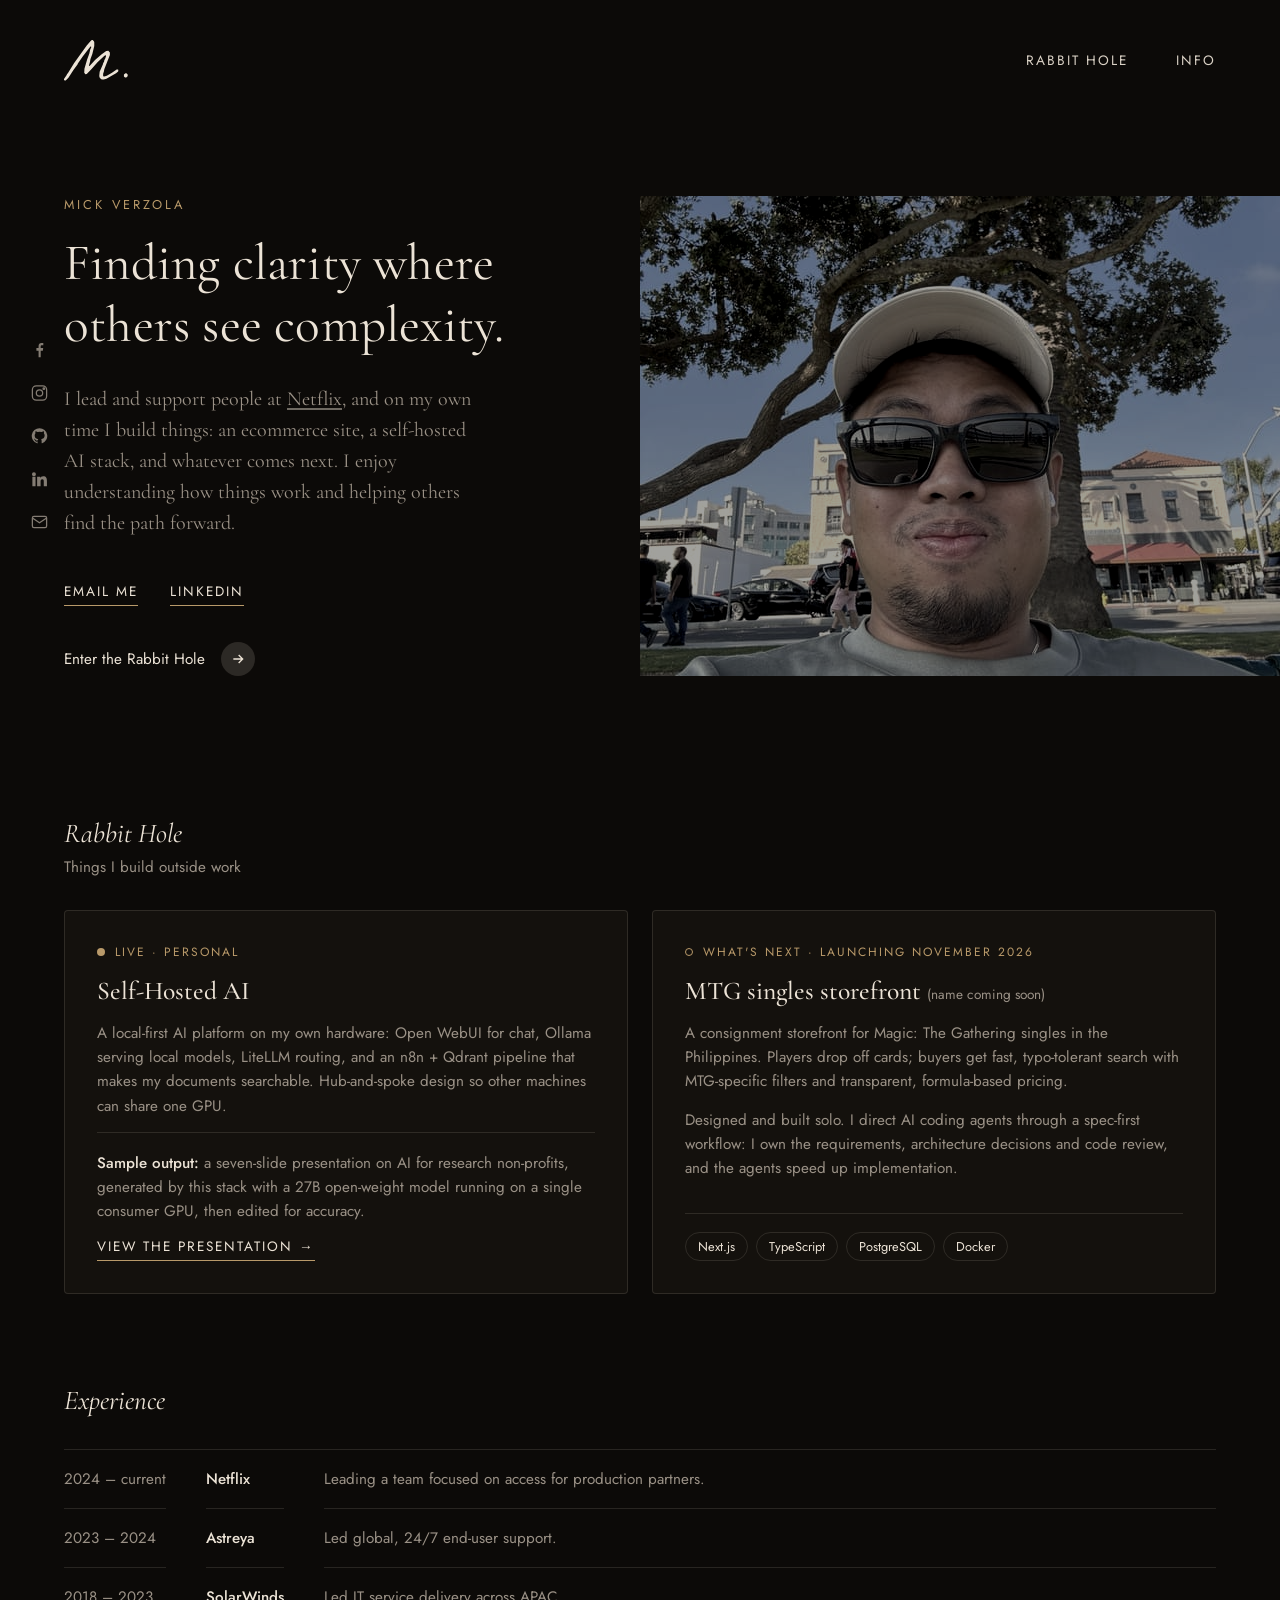
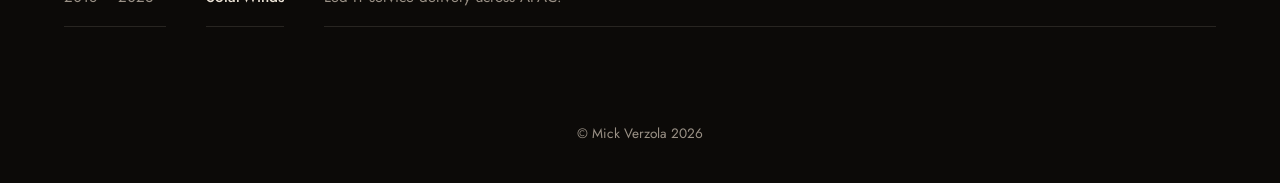
==== index.html @ b88255ba "Merge pull request #20 from mickverzola/perf/issue-9-portrait-images perf: responsive portrait, remo" ====
<!DOCTYPE html>
<html lang="en">
<head>
<meta charset="UTF-8">
<meta name="viewport" content="width=device-width, initial-scale=1.0">
<title>Mick Verzola</title>
<link rel="icon" type="image/svg+xml" href="data:image/svg+xml,%3Csvg%20xmlns%3D%22http%3A//www.w3.org/2000/svg%22%20viewBox%3D%2279%2074%20332%20211%22%3E%3Cpath%20fill%3D%22%23000000%22%20d%3D%22M%20361.0%20229.0%20L%20359.0%20227.0%20L%20352.0%20227.0%20L%20328.0%20244.0%20L%20301.0%20259.0%20L%20288.0%20264.0%20L%20285.0%20264.0%20L%20282.0%20261.0%20L%20282.0%20249.0%20L%20286.0%20238.0%20L%20288.0%20226.0%20L%20317.0%20152.0%20L%20317.0%20139.0%20L%20309.0%20130.0%20L%20298.0%20131.0%20L%20273.0%20149.0%20L%20240.0%20178.0%20L%20213.0%20208.0%20L%20210.0%20209.0%20L%20208.0%20207.0%20L%20214.0%20187.0%20L%20216.0%20174.0%20L%20226.0%20147.0%20L%20236.0%20105.0%20L%20236.0%2086.0%20L%20234.0%2080.0%20L%20228.0%2074.0%20L%20223.0%2074.0%20L%20216.0%2080.0%20L%20197.0%20103.0%20L%20131.0%20195.0%20L%2099.0%20247.0%20L%2095.0%20251.0%20L%2093.0%20256.0%20L%2079.0%20276.0%20L%2079.0%20281.0%20L%2083.0%20284.0%20L%2088.0%20284.0%20L%20102.0%20270.0%20L%20128.0%20229.0%20L%20149.0%20201.0%20L%20151.0%20196.0%20L%20176.0%20160.0%20L%20210.0%20115.0%20L%20218.0%20107.0%20L%20221.0%20110.0%20L%20215.0%20123.0%20L%20210.0%20145.0%20L%20199.0%20175.0%20L%20185.0%20223.0%20L%20184.0%20244.0%20L%20190.0%20252.0%20L%20197.0%20251.0%20L%20222.0%20225.0%20L%20254.0%20188.0%20L%20289.0%20156.0%20L%20295.0%20153.0%20L%20297.0%20155.0%20L%20297.0%20158.0%20L%20293.0%20170.0%20L%20288.0%20179.0%20L%20287.0%20185.0%20L%20282.0%20194.0%20L%20281.0%20200.0%20L%20264.0%20239.0%20L%20262.0%20260.0%20L%20263.0%20267.0%20L%20267.0%20273.0%20L%20272.0%20277.0%20L%20279.0%20279.0%20L%20285.0%20279.0%20L%20299.0%20275.0%20L%20349.0%20246.0%20L%20360.0%20237.0%20Z%22/%3E%3Cpath%20fill%3D%22%23000000%22%20d%3D%22M%20398.0%20246.0%20L%20390.0%20253.0%20L%20390.0%20263.0%20L%20396.0%20269.0%20L%20402.0%20269.0%20L%20409.0%20262.0%20L%20410.0%20254.0%20L%20403.0%20247.0%20Z%22/%3E%3C/svg%3E">
<link rel="preconnect" href="https://fonts.googleapis.com">
<link rel="preconnect" href="https://fonts.gstatic.com" crossorigin>
<link href="https://fonts.googleapis.com/css2?family=Cormorant+Garamond:ital,wght@0,400;0,500;1,400&family=Jost:wght@300;400;500&display=swap" rel="stylesheet">
<link rel="stylesheet" href="styles.css">
</head>
<body id="top">

<div class="wrap">

  <header>
    <a class="logo" href="#top" aria-label="Mick Verzola, back to top">
      <!-- traced directly from the source photo's mark: outline-accurate, not a font -->
      <svg aria-hidden="true" focusable="false" viewBox="79 74 332 211" xmlns="http://www.w3.org/2000/svg">
        <path fill="currentColor" d="M 361.0 229.0 L 359.0 227.0 L 352.0 227.0 L 328.0 244.0 L 301.0 259.0 L 288.0 264.0 L 285.0 264.0 L 282.0 261.0 L 282.0 249.0 L 286.0 238.0 L 288.0 226.0 L 317.0 152.0 L 317.0 139.0 L 309.0 130.0 L 298.0 131.0 L 273.0 149.0 L 240.0 178.0 L 213.0 208.0 L 210.0 209.0 L 208.0 207.0 L 214.0 187.0 L 216.0 174.0 L 226.0 147.0 L 236.0 105.0 L 236.0 86.0 L 234.0 80.0 L 228.0 74.0 L 223.0 74.0 L 216.0 80.0 L 197.0 103.0 L 131.0 195.0 L 99.0 247.0 L 95.0 251.0 L 93.0 256.0 L 79.0 276.0 L 79.0 281.0 L 83.0 284.0 L 88.0 284.0 L 102.0 270.0 L 128.0 229.0 L 149.0 201.0 L 151.0 196.0 L 176.0 160.0 L 210.0 115.0 L 218.0 107.0 L 221.0 110.0 L 215.0 123.0 L 210.0 145.0 L 199.0 175.0 L 185.0 223.0 L 184.0 244.0 L 190.0 252.0 L 197.0 251.0 L 222.0 225.0 L 254.0 188.0 L 289.0 156.0 L 295.0 153.0 L 297.0 155.0 L 297.0 158.0 L 293.0 170.0 L 288.0 179.0 L 287.0 185.0 L 282.0 194.0 L 281.0 200.0 L 264.0 239.0 L 262.0 260.0 L 263.0 267.0 L 267.0 273.0 L 272.0 277.0 L 279.0 279.0 L 285.0 279.0 L 299.0 275.0 L 349.0 246.0 L 360.0 237.0 Z"/>
        <path fill="currentColor" d="M 398.0 246.0 L 390.0 253.0 L 390.0 263.0 L 396.0 269.0 L 402.0 269.0 L 409.0 262.0 L 410.0 254.0 L 403.0 247.0 Z"/>
      </svg>
    </a>
    <nav aria-label="Primary">
      <a href="#rabbit-hole">RABBIT HOLE</a>
      <a href="#info">INFO</a>
    </nav>
  </header>

  <section class="hero">

    <div class="hero-copy">
      <div class="headline-block">
        <div class="social-rail" role="group" aria-label="Social links">
          <a href="https://facebook.com/averzola" target="_blank" rel="noopener" aria-label="Facebook">
            <svg aria-hidden="true" focusable="false" viewBox="0 0 24 24" fill="currentColor"><path d="M13.5 21v-8.2h2.75l.41-3.2h-3.16V7.5c0-.93.26-1.56 1.6-1.56h1.7V3.1C16.5 3.05 15.6 3 14.55 3 12.35 3 10.85 4.33 10.85 6.8v2.8H8.1v3.2h2.75V21h2.65z"/></svg>
          </a>
          <a href="https://instagram.com/iliekdesu" target="_blank" rel="noopener" aria-label="Instagram">
            <svg aria-hidden="true" focusable="false" viewBox="0 0 24 24" fill="none" stroke="currentColor" stroke-width="1.6"><rect x="3" y="3" width="18" height="18" rx="5"/><circle cx="12" cy="12" r="4"/><circle cx="17.5" cy="6.5" r="1"/></svg>
          </a>
          <a href="https://github.com/mickverzola" target="_blank" rel="noopener" aria-label="GitHub">
            <svg aria-hidden="true" focusable="false" viewBox="0 0 24 24" fill="currentColor"><path d="M12 2.2a9.8 9.8 0 0 0-3.1 19.1c.5.1.7-.2.7-.5v-1.8c-2.7.6-3.3-1.3-3.3-1.3-.4-1.2-1-1.5-1-1.5-.9-.6.1-.6.1-.6 1 .1 1.5 1 1.5 1 .9 1.5 2.3 1.1 2.9.8.1-.7.4-1.1.6-1.4-2.2-.2-4.5-1.1-4.5-4.8 0-1.1.4-1.9 1-2.6-.1-.2-.4-1.2.1-2.6 0 0 .8-.3 2.7 1a9.4 9.4 0 0 1 5 0c1.9-1.3 2.7-1 2.7-1 .5 1.4.2 2.4.1 2.6.6.7 1 1.5 1 2.6 0 3.7-2.3 4.6-4.5 4.8.4.3.7.9.7 1.9v2.8c0 .3.2.6.7.5A9.8 9.8 0 0 0 12 2.2z"/></svg>
          </a>
          <a href="https://linkedin.com/in/allanverzola" target="_blank" rel="noopener" aria-label="LinkedIn">
            <svg aria-hidden="true" focusable="false" viewBox="0 0 24 24" fill="currentColor"><path d="M4.98 3.5a2.5 2.5 0 1 1 0 5 2.5 2.5 0 0 1 0-5zM3 9h4v12H3zM9 9h3.8v1.7h.05c.53-1 1.83-2.05 3.77-2.05 4.03 0 4.78 2.65 4.78 6.1V21h-4v-5.6c0-1.34-.02-3.06-1.87-3.06-1.87 0-2.15 1.46-2.15 2.96V21H9z"/></svg>
          </a>
          <a href="mailto:me@mickverzola.com" aria-label="Email">
            <svg aria-hidden="true" focusable="false" viewBox="0 0 24 24" fill="none" stroke="currentColor" stroke-width="1.6"><rect x="3" y="5" width="18" height="14" rx="2"/><path d="M3 7l9 6 9-6"/></svg>
          </a>
        </div>
        <p class="eyebrow">Mick Verzola</p>
        <h1>Finding clarity where others see complexity.</h1>
        <p>I lead and support people at <a class="inline-link" href="https://jobs.netflix.com/culture" target="_blank" rel="noopener">Netflix</a>, and on my own time I build things: an ecommerce site, a self-hosted AI stack, and whatever comes next. I enjoy understanding how things work and helping others find the path forward.</p>
        <ul class="contact-links" aria-label="Contact">
          <li><a href="mailto:me@mickverzola.com">Email me</a></li>
          <li><a href="https://linkedin.com/in/allanverzola" target="_blank" rel="noopener">LinkedIn</a></li>
        </ul>
        <a class="cta rabbit-cta" href="#rabbit-hole">
          <span>Enter the Rabbit Hole</span>
          <span class="arrow-circle" aria-hidden="true">
            <svg aria-hidden="true" focusable="false" viewBox="0 0 24 24" fill="none" stroke="currentColor" stroke-width="2"><path d="M5 12h14M13 6l6 6-6 6"/></svg>
          </span>
        </a>
      </div>
    </div>

    <div class="hero-image"><img src="images/portrait-1024.jpg" srcset="images/portrait-640.jpg 640w, images/portrait-800.jpg 800w, images/portrait-1024.jpg 1024w, images/portrait-1280.jpg 1280w, images/portrait-1600.jpg 1600w" sizes="(max-width: 980px) 100vw, min(50vw, 768px)" width="1024" height="768" fetchpriority="high" decoding="async" alt="Mick Verzola in a cap and sunglasses, smiling outdoors under a tree"></div>

  </section>

  <section class="rabbit" id="rabbit-hole" aria-labelledby="rabbit-heading">
    <h2 id="rabbit-heading">Rabbit Hole</h2>
    <p class="section-sub">Things I build outside work</p>
    <div class="work-grid">
      <article class="work-card">
        <p class="work-status"><span class="status-dot live" aria-hidden="true"></span>Live · personal</p>
        <h3>Self-Hosted AI</h3>
        <p>A local-first AI platform on my own hardware: Open WebUI for chat, Ollama serving local models, LiteLLM routing, and an n8n + Qdrant pipeline that makes my documents searchable. Hub-and-spoke design so other machines can share one GPU.</p>
        <div class="work-sample">
          <p><strong>Sample output:</strong> a seven-slide presentation on AI for research non-profits, generated by this stack with a 27B open-weight model running on a single consumer GPU, then edited for accuracy.</p>
          <a class="work-link" href="nonprofits.html" target="_blank" rel="noopener">View the presentation <span aria-hidden="true">→</span><span class="visually-hidden"> (opens in a new tab)</span></a>
        </div>
      </article>
      <article class="work-card">
        <p class="work-status"><span class="status-dot building" aria-hidden="true"></span>What's next · launching November 2026</p>
        <h3>MTG singles storefront <span class="work-aside">(name coming soon)</span></h3>
        <p>A consignment storefront for Magic: The Gathering singles in the Philippines. Players drop off cards; buyers get fast, typo-tolerant search with MTG-specific filters and transparent, formula-based pricing.</p>
        <p>Designed and built solo. I direct AI coding agents through a spec-first workflow: I own the requirements, architecture decisions and code review, and the agents speed up implementation.</p>
        <ul class="work-tags" aria-label="Built with">
          <li>Next.js</li><li>TypeScript</li><li>PostgreSQL</li><li>Docker</li>
        </ul>
      </article>
    </div>
  </section>

  <section class="experience" id="info" aria-labelledby="experience-heading">
    <h2 id="experience-heading">Experience</h2>
    <ol class="exp-list">
      <li class="exp-row">
        <span class="exp-years">2024 – current</span>
        <span class="exp-company">Netflix</span>
        <span class="exp-line">Leading a team focused on access for production partners.</span>
      </li>
      <li class="exp-row">
        <span class="exp-years">2023 – 2024</span>
        <span class="exp-company">Astreya</span>
        <span class="exp-line">Led global, 24/7 end-user support.</span>
      </li>
      <li class="exp-row">
        <span class="exp-years">2018 – 2023</span>
        <span class="exp-company">SolarWinds</span>
        <span class="exp-line">Led IT service delivery across APAC.</span>
      </li>
    </ol>
  </section>

</div>

<footer class="social-footer">
  <div class="social-row" role="group" aria-label="Social links">
    <a href="https://facebook.com/averzola" target="_blank" rel="noopener" aria-label="Facebook">
      <svg aria-hidden="true" focusable="false" viewBox="0 0 24 24" fill="currentColor"><path d="M13.5 21v-8.2h2.75l.41-3.2h-3.16V7.5c0-.93.26-1.56 1.6-1.56h1.7V3.1C16.5 3.05 15.6 3 14.55 3 12.35 3 10.85 4.33 10.85 6.8v2.8H8.1v3.2h2.75V21h2.65z"/></svg>
    </a>
    <a href="https://instagram.com/iliekdesu" target="_blank" rel="noopener" aria-label="Instagram">
      <svg aria-hidden="true" focusable="false" viewBox="0 0 24 24" fill="none" stroke="currentColor" stroke-width="1.6"><rect x="3" y="3" width="18" height="18" rx="5"/><circle cx="12" cy="12" r="4"/><circle cx="17.5" cy="6.5" r="1"/></svg>
    </a>
    <a href="https://github.com/mickverzola" target="_blank" rel="noopener" aria-label="GitHub">
      <svg aria-hidden="true" focusable="false" viewBox="0 0 24 24" fill="currentColor"><path d="M12 2.2a9.8 9.8 0 0 0-3.1 19.1c.5.1.7-.2.7-.5v-1.8c-2.7.6-3.3-1.3-3.3-1.3-.4-1.2-1-1.5-1-1.5-.9-.6.1-.6.1-.6 1 .1 1.5 1 1.5 1 .9 1.5 2.3 1.1 2.9.8.1-.7.4-1.1.6-1.4-2.2-.2-4.5-1.1-4.5-4.8 0-1.1.4-1.9 1-2.6-.1-.2-.4-1.2.1-2.6 0 0 .8-.3 2.7 1a9.4 9.4 0 0 1 5 0c1.9-1.3 2.7-1 2.7-1 .5 1.4.2 2.4.1 2.6.6.7 1 1.5 1 2.6 0 3.7-2.3 4.6-4.5 4.8.4.3.7.9.7 1.9v2.8c0 .3.2.6.7.5A9.8 9.8 0 0 0 12 2.2z"/></svg>
    </a>
    <a href="https://linkedin.com/in/allanverzola" target="_blank" rel="noopener" aria-label="LinkedIn">
      <svg aria-hidden="true" focusable="false" viewBox="0 0 24 24" fill="currentColor"><path d="M4.98 3.5a2.5 2.5 0 1 1 0 5 2.5 2.5 0 0 1 0-5zM3 9h4v12H3zM9 9h3.8v1.7h.05c.53-1 1.83-2.05 3.77-2.05 4.03 0 4.78 2.65 4.78 6.1V21h-4v-5.6c0-1.34-.02-3.06-1.87-3.06-1.87 0-2.15 1.46-2.15 2.96V21H9z"/></svg>
    </a>
    <a href="mailto:me@mickverzola.com" aria-label="Email">
      <svg aria-hidden="true" focusable="false" viewBox="0 0 24 24" fill="none" stroke="currentColor" stroke-width="1.6"><rect x="3" y="5" width="18" height="14" rx="2"/><path d="M3 7l9 6 9-6"/></svg>
    </a>
  </div>
</footer>

<p class="copyright">© Mick Verzola 2026</p>

<script src="main.js" defer></script>
</body>
</html>
---- styles.css ----
:root{
  --bg: #0c0a08;
  --bg-panel: #14110d;
  --cream: #ece3d6;
  --muted: #9a9186;
  --muted-2: #6f6a62;
  --hairline: rgba(236,227,214,0.12);
  --gold: #b99a6a;
  --ease: ease;
  --transition-ui: 0.25s var(--ease);
  --transition-reveal: 0.8s var(--ease);
}

*{ box-sizing: border-box; margin:0; padding:0; }

html{ scroll-behavior: smooth; }

body{
  background: var(--bg);
  color: var(--cream);
  font-family: 'Jost', sans-serif;
  -webkit-font-smoothing: antialiased;
  overflow-x: hidden;
}

a{ color: inherit; text-decoration: none; }

/* one visible keyboard focus style for every link/button on the page */
:focus-visible{
  outline: 2px solid var(--gold);
  outline-offset: 4px;
  border-radius: 2px;
}

img{ max-width: 100%; display: block; }

.wrap{
  max-width: 1536px;
  margin: 0 auto;
  position: relative;
}

/* ---------- Header ---------- */
header{
  display: flex;
  align-items: center;
  justify-content: space-between;
  padding: 40px 64px 0;
}

.logo{
  display: inline-flex;
  align-items: center;
  color: var(--cream);
  width: 64px;
  height: auto;
}
.logo svg{ width: 100%; height: auto; display: block; overflow: visible; }

nav{
  display: flex;
  gap: 48px;
  font-size: 0.85rem;
  letter-spacing: 2px;
  color: var(--cream);
  font-weight: 400;
}

nav a{
  opacity: 0.92;
  transition: opacity var(--transition-ui);
}
nav a:hover{ opacity: 1; color: var(--gold); }

/* ---------- Hero ---------- */
.hero{
  position: relative;
  display: grid;
  grid-template-columns: 1fr 1fr;
  align-items: center;
  min-height: 640px;
  padding-top: 70px;
}

.hero-copy{
  padding: 0 64px;
  position: relative;
  z-index: 2;
  min-width: 0;
}

.hero-copy h1{
  font-family: 'Cormorant Garamond', serif;
  font-weight: 400;
  font-size: 3.2rem;
  line-height: 1.2;
  color: var(--cream);
  margin-bottom: 28px;
  letter-spacing: 0.2px;
}

.hero-copy p{
  font-family: 'Cormorant Garamond', serif;
  font-size: 1.25rem;
  line-height: 1.55;
  color: var(--muted);
  max-width: 420px;
  margin-bottom: 40px;
}

.hero-copy p a.inline-link{
  color: inherit;
  text-decoration: underline;
  text-decoration-color: var(--muted-2);
  text-underline-offset: 3px;
  transition: text-decoration-color var(--transition-ui), color var(--transition-ui);
}
.hero-copy p a.inline-link:hover{
  text-decoration-color: var(--muted);
}

.cta{
  display: inline-flex;
  align-items: center;
  gap: 16px;
  font-family: 'Jost', sans-serif;
  font-size: 0.95rem;
  color: var(--cream);
  cursor: pointer;
  width: fit-content;
}

.cta .arrow-circle{
  width: 34px;
  height: 34px;
  border-radius: 50%;
  background: rgba(236,227,214,0.14);
  display: flex;
  align-items: center;
  justify-content: center;
  transition: background var(--transition-ui), transform var(--transition-ui);
  flex-shrink: 0;
}

.cta:hover .arrow-circle{
  background: var(--gold);
  transform: translateX(4px);
}

.arrow-circle svg{ width: 16px; height: 16px; }

.headline-block{
  position: relative;
}

/* .hero-copy p would otherwise restyle this as body copy */
.hero-copy p.eyebrow{
  font-family: 'Jost', sans-serif;
  font-size: 0.8rem;
  letter-spacing: 3px;
  text-transform: uppercase;
  color: var(--gold);
  margin-bottom: 18px;
}

/* labeled professional contact, visible at every width (the icon rail and
   footer stay for all five socials) */
.contact-links{
  margin-bottom: 40px;
  list-style: none;
  display: flex;
  flex-wrap: wrap;
  gap: 14px 32px;
}
.contact-links a{
  font-size: 0.85rem;
  letter-spacing: 2px;
  text-transform: uppercase;
  color: var(--cream);
  padding-bottom: 4px;
  border-bottom: 1px solid var(--gold);
  transition: color var(--transition-ui);
}
.contact-links a:hover{ color: var(--gold); }

/* social rail — centered against the combined h1+p block for visual symmetry */
.social-rail{
  position: absolute;
  left: -34px;
  top: 50%;
  transform: translateY(-50%);
  display: flex;
  flex-direction: column;
  gap: 24px;
  z-index: 3;
}

.social-rail a{
  color: var(--muted);
  opacity: 0.85;
  transition: opacity var(--transition-ui), color var(--transition-ui), transform var(--transition-ui);
}
.social-rail a:hover{ opacity: 1; color: var(--cream); transform: translateY(-2px); }
.social-rail svg{ width: 19px; height: 19px; display: block; }

/* mobile footer — same links, shown as a row instead of the sidebar */
.social-footer{
  display: none;
}

.social-footer .social-row{
  display: flex;
  justify-content: center;
  align-items: center;
  gap: 32px;
  padding: 36px 28px 44px;
  border-top: 1px solid var(--hairline);
}

.social-footer a{
  color: var(--muted);
  opacity: 0.85;
  transition: opacity var(--transition-ui), color var(--transition-ui), transform var(--transition-ui);
}
.social-footer a:hover{ opacity: 1; color: var(--cream); transform: translateY(-2px); }
.social-footer svg{ width: 19px; height: 19px; display: block; }

.copyright{
  text-align: center;
  font-family: 'Jost', sans-serif;
  font-size: 0.85rem;
  color: var(--muted);
  padding: 0 28px 40px;
}

/* hero image — aspect-ratio keeps proportions fixed on resize.
   Drop a photo in as: <div class="hero-image"><img src="images/..." alt="..."></div>
   — sizing, cropping, and the color-match overlay below are already wired up. */
.hero-image{
  position: relative;
  overflow: hidden;
  min-width: 0;
  aspect-ratio: 4 / 3;
  background: linear-gradient(155deg, #4a3423 0%, #2a1e14 45%, #150f0a 100%);
}

.hero-image img{
  width: 100%;
  height: 100%;
  object-fit: cover;
  object-position: center;
  display: block;
  /* mutes an arbitrary uploaded photo toward the site's warm/dark tonality
     before the overlay below tints it further */
  filter: grayscale(30%) sepia(14%) brightness(0.62) contrast(1.08) saturate(0.9);
}

/* color-match overlay: sits above any <img> automatically (positioned
   descendants stack above in-flow content), tinting it toward the brand
   palette so a random uploaded photo won't clash with the theme */
.hero-image::before{
  content:"";
  position: absolute;
  inset: 0;
  background:
    linear-gradient(155deg, rgba(42,33,24,0.55), rgba(10,8,7,0.78)),
    radial-gradient(ellipse at 30% 20%, rgba(185,154,106,0.14), transparent 60%);
  mix-blend-mode: multiply;
  pointer-events: none;
}

.hero-image img{
  transition: transform var(--transition-reveal), filter var(--transition-reveal);
  transform-origin: center center;
}

.hero-image::before{
  transition: opacity var(--transition-reveal);
}

.hero-image:hover img{
  transform: scale(1.15);
  filter: grayscale(0%) sepia(0%) brightness(0.88) contrast(1.05) saturate(1);
}

.hero-image:hover::before{
  opacity: 0.25;
}

/* ---------- Rabbit hole section ---------- */
.rabbit{
  padding: 96px 64px 90px;
}

.rabbit h2{
  font-family: 'Cormorant Garamond', serif;
  font-style: italic;
  font-weight: 400;
  font-size: 1.7rem;
  color: var(--cream);
}

.section-sub{
  font-size: 0.95rem;
  color: var(--muted);
  margin: 6px 0 32px;
}

.work-grid{
  display: grid;
  grid-template-columns: repeat(2, minmax(0, 1fr));
  gap: 24px;
}

.work-card{
  background: var(--bg-panel);
  border: 1px solid var(--hairline);
  border-radius: 4px;
  padding: 32px;
  display: flex;
  flex-direction: column;
  gap: 14px;
}
.work-card h3{
  font-family: 'Cormorant Garamond', serif;
  font-weight: 500;
  font-size: 1.6rem;
  line-height: 1.2;
  color: var(--cream);
}
.work-aside{
  font-family: 'Jost', sans-serif;
  font-size: 0.85rem;
  font-weight: 400;
  color: var(--muted);
  white-space: nowrap;
}
.work-card p{
  font-size: 0.95rem;
  line-height: 1.6;
  color: var(--muted);
}
.work-card p strong{ color: var(--cream); font-weight: 500; }

.work-card .work-status{
  display: flex;
  align-items: center;
  gap: 10px;
  font-size: 0.75rem;
  letter-spacing: 2px;
  text-transform: uppercase;
  color: var(--gold);
}
.status-dot{
  width: 8px;
  height: 8px;
  border-radius: 50%;
  flex-shrink: 0;
}
.status-dot.live{ background: var(--gold); }
.status-dot.building{ border: 1px solid var(--gold); }

.work-sample{
  margin-top: auto;
  padding-top: 18px;
  border-top: 1px solid var(--hairline);
  display: flex;
  flex-direction: column;
  gap: 12px;
}
.work-link{
  width: fit-content;
  font-size: 0.85rem;
  letter-spacing: 2px;
  text-transform: uppercase;
  color: var(--cream);
  padding-bottom: 4px;
  border-bottom: 1px solid var(--gold);
  transition: color var(--transition-ui);
}
.work-link:hover{ color: var(--gold); }

.work-tags{
  list-style: none;
  display: flex;
  flex-wrap: wrap;
  gap: 8px;
  margin-top: auto;
  padding-top: 18px;
  border-top: 1px solid var(--hairline);
}
.work-tags li{
  font-size: 0.8rem;
  color: var(--cream);
  padding: 4px 12px;
  border: 1px solid var(--hairline);
  border-radius: 999px;
}

.visually-hidden{
  position: absolute;
  width: 1px;
  height: 1px;
  overflow: hidden;
  clip: rect(0 0 0 0);
  white-space: nowrap;
}

/* ---------- Experience ---------- */
.experience{
  padding: 0 64px 96px;
}
.experience h2{
  font-family: 'Cormorant Garamond', serif;
  font-style: italic;
  font-weight: 400;
  font-size: 1.7rem;
  color: var(--cream);
  margin-bottom: 32px;
}

/* one shared grid so years/company/line columns align across rows;
   display:contents hands each <li>'s spans straight to that grid */
.exp-list{
  list-style: none;
  display: grid;
  grid-template-columns: auto auto 1fr;
  column-gap: 40px;
  border-top: 1px solid var(--hairline);
}
.exp-row{ display: contents; }
.exp-years,
.exp-company,
.exp-line{
  padding: 18px 0;
  border-bottom: 1px solid var(--hairline);
  font-size: 0.95rem;
}
.exp-years{ color: var(--muted); white-space: nowrap; }
.exp-company{ color: var(--cream); font-weight: 500; }
.exp-line{ color: var(--muted); }

/* once the centered .wrap (max-width 1536px) leaves real whitespace at the
   viewport edge, pin the rail to that edge instead and size it up */
@media (min-width: 1600px){
  .social-rail{
    position: fixed;
    left: 40px;
    top: 50%;
    transform: translateY(-50%) scale(1.5);
    transform-origin: left center;
  }
}

/* ---------- Responsive ---------- */
@media (max-width: 980px){
  header{ padding: 28px 28px 0; }
  nav{ gap: 26px; font-size: 0.75rem; }
  .hero{ grid-template-columns: 1fr; min-height: auto; }
  .hero-copy{ padding: 48px 28px 40px; }
  .hero-copy h1{ font-size: 2.4rem; }
  .social-rail{ display: none; }
  .social-footer{ display: block; }
  .rabbit{ padding: 64px 28px; }
  .work-grid{ grid-template-columns: 1fr; }
  .work-card{ padding: 24px; }
  .experience{ padding: 0 28px 64px; }
}

@media (max-width: 560px){
  .exp-list{ grid-template-columns: 1fr; }
  .exp-row{ display: block; padding: 18px 0; border-bottom: 1px solid var(--hairline); }
  .exp-years, .exp-company, .exp-line{ display: block; padding: 0; border: 0; }
  .exp-company{ margin-top: 4px; }
  .exp-line{ margin-top: 6px; }
  .hero-copy h1{ font-size: 2rem; }
}

/* honor reduced-motion: no smooth scrolling, hover zoom or slide-ups;
   colour/opacity changes still apply instantly so nothing is lost */
@media (prefers-reduced-motion: reduce){
  html{ scroll-behavior: auto; }
  *, *::before, *::after{
    transition-duration: 0.01ms !important;
    animation-duration: 0.01ms !important;
    animation-iteration-count: 1 !important;
  }
  .hero-image:hover img{ transform: none; }
  .cta:hover .arrow-circle,
  .social-rail a:hover,
  .social-footer a:hover{ transform: none; }
}
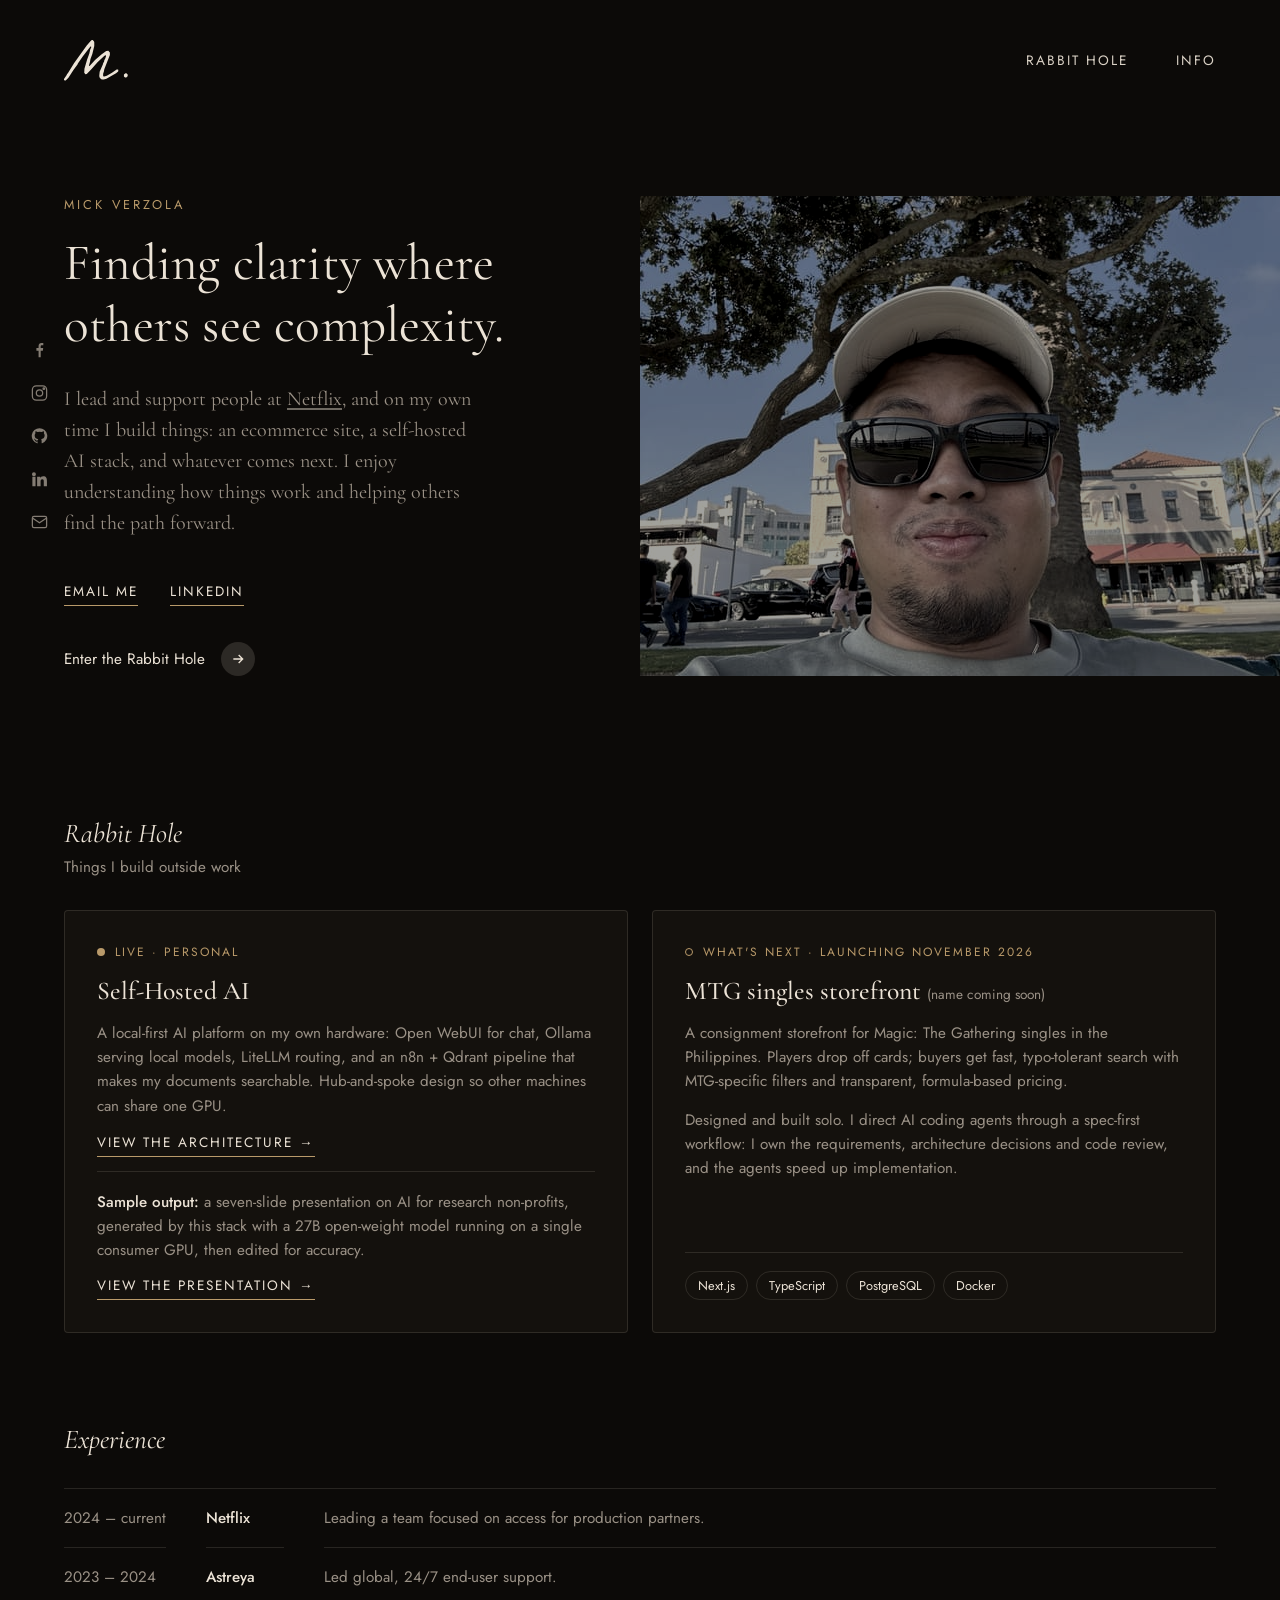
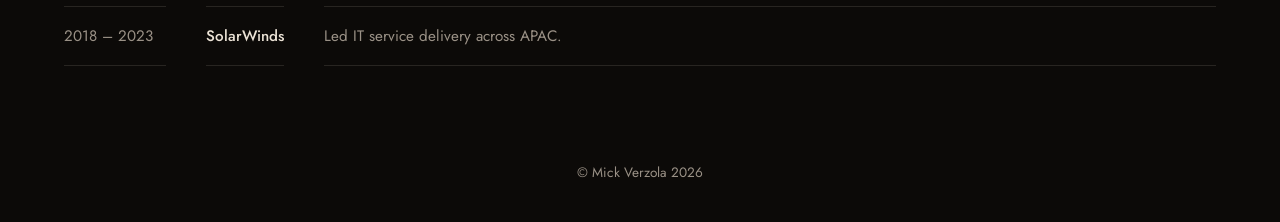
==== commit d166ec34: "Merge pull request #22 from mickverzola/content/issue-21-ai-architecture content: animated Self-Host" ====
--- a/index.html
+++ b/index.html
@@ -77,6 +77,7 @@
         <p class="work-status"><span class="status-dot live" aria-hidden="true"></span>Live · personal</p>
         <h3>Self-Hosted AI</h3>
         <p>A local-first AI platform on my own hardware: Open WebUI for chat, Ollama serving local models, LiteLLM routing, and an n8n + Qdrant pipeline that makes my documents searchable. Hub-and-spoke design so other machines can share one GPU.</p>
+        <a class="work-link" href="self-hosted-ai.html">View the architecture <span aria-hidden="true">→</span></a>
         <div class="work-sample">
           <p><strong>Sample output:</strong> a seven-slide presentation on AI for research non-profits, generated by this stack with a 27B open-weight model running on a single consumer GPU, then edited for accuracy.</p>
           <a class="work-link" href="nonprofits.html" target="_blank" rel="noopener">View the presentation <span aria-hidden="true">→</span><span class="visually-hidden"> (opens in a new tab)</span></a>
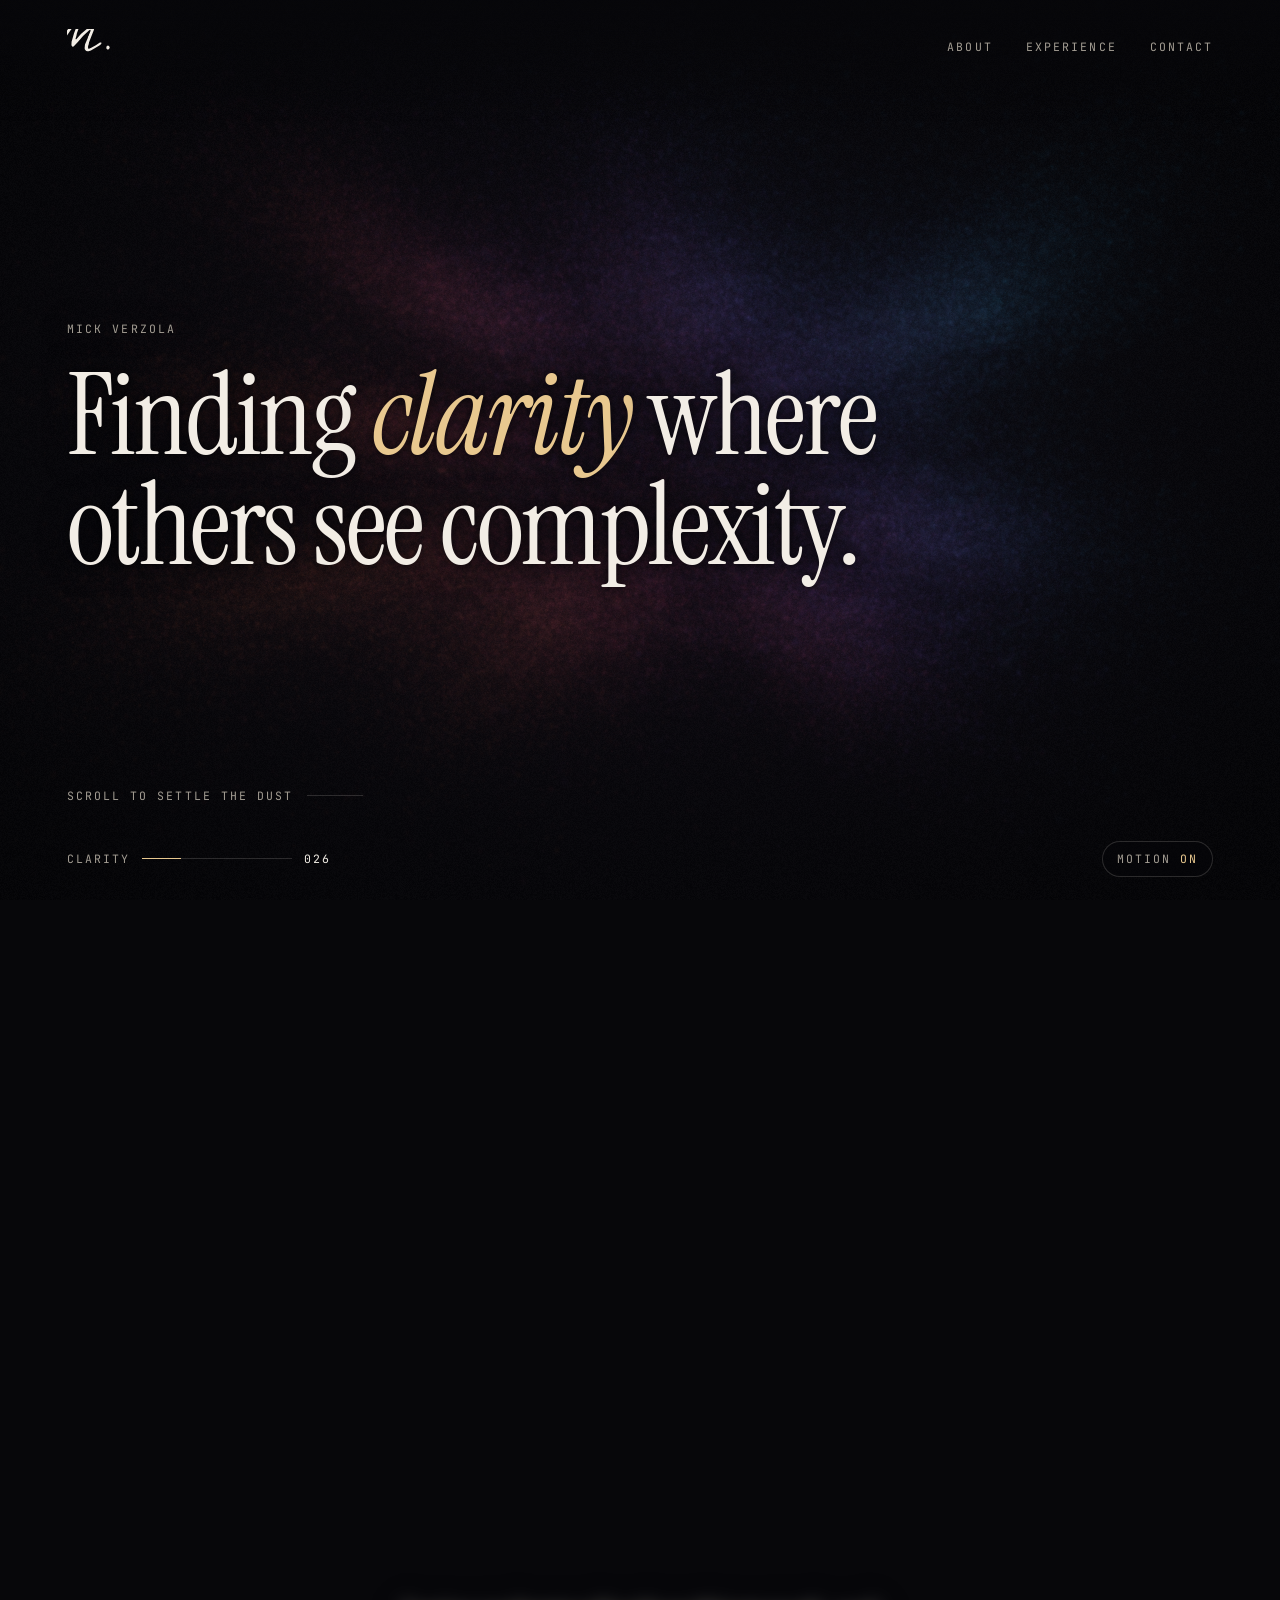
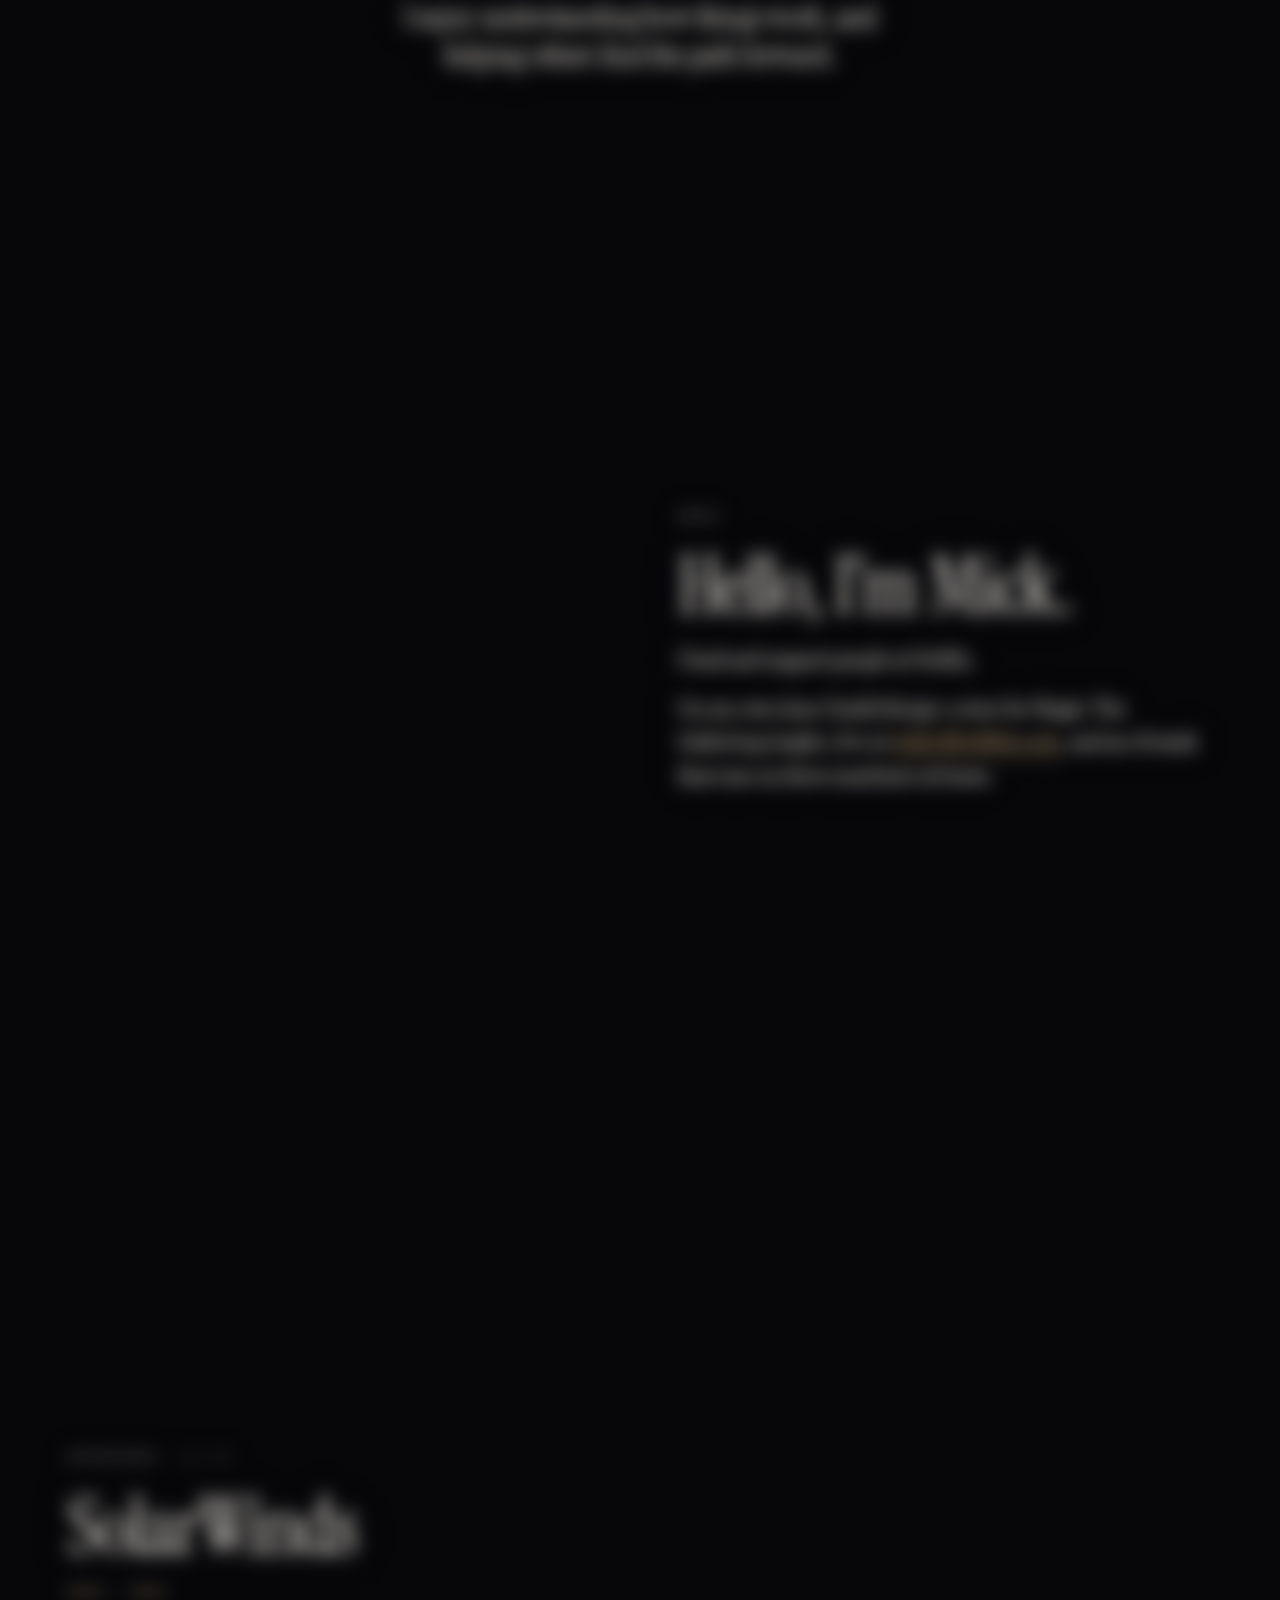
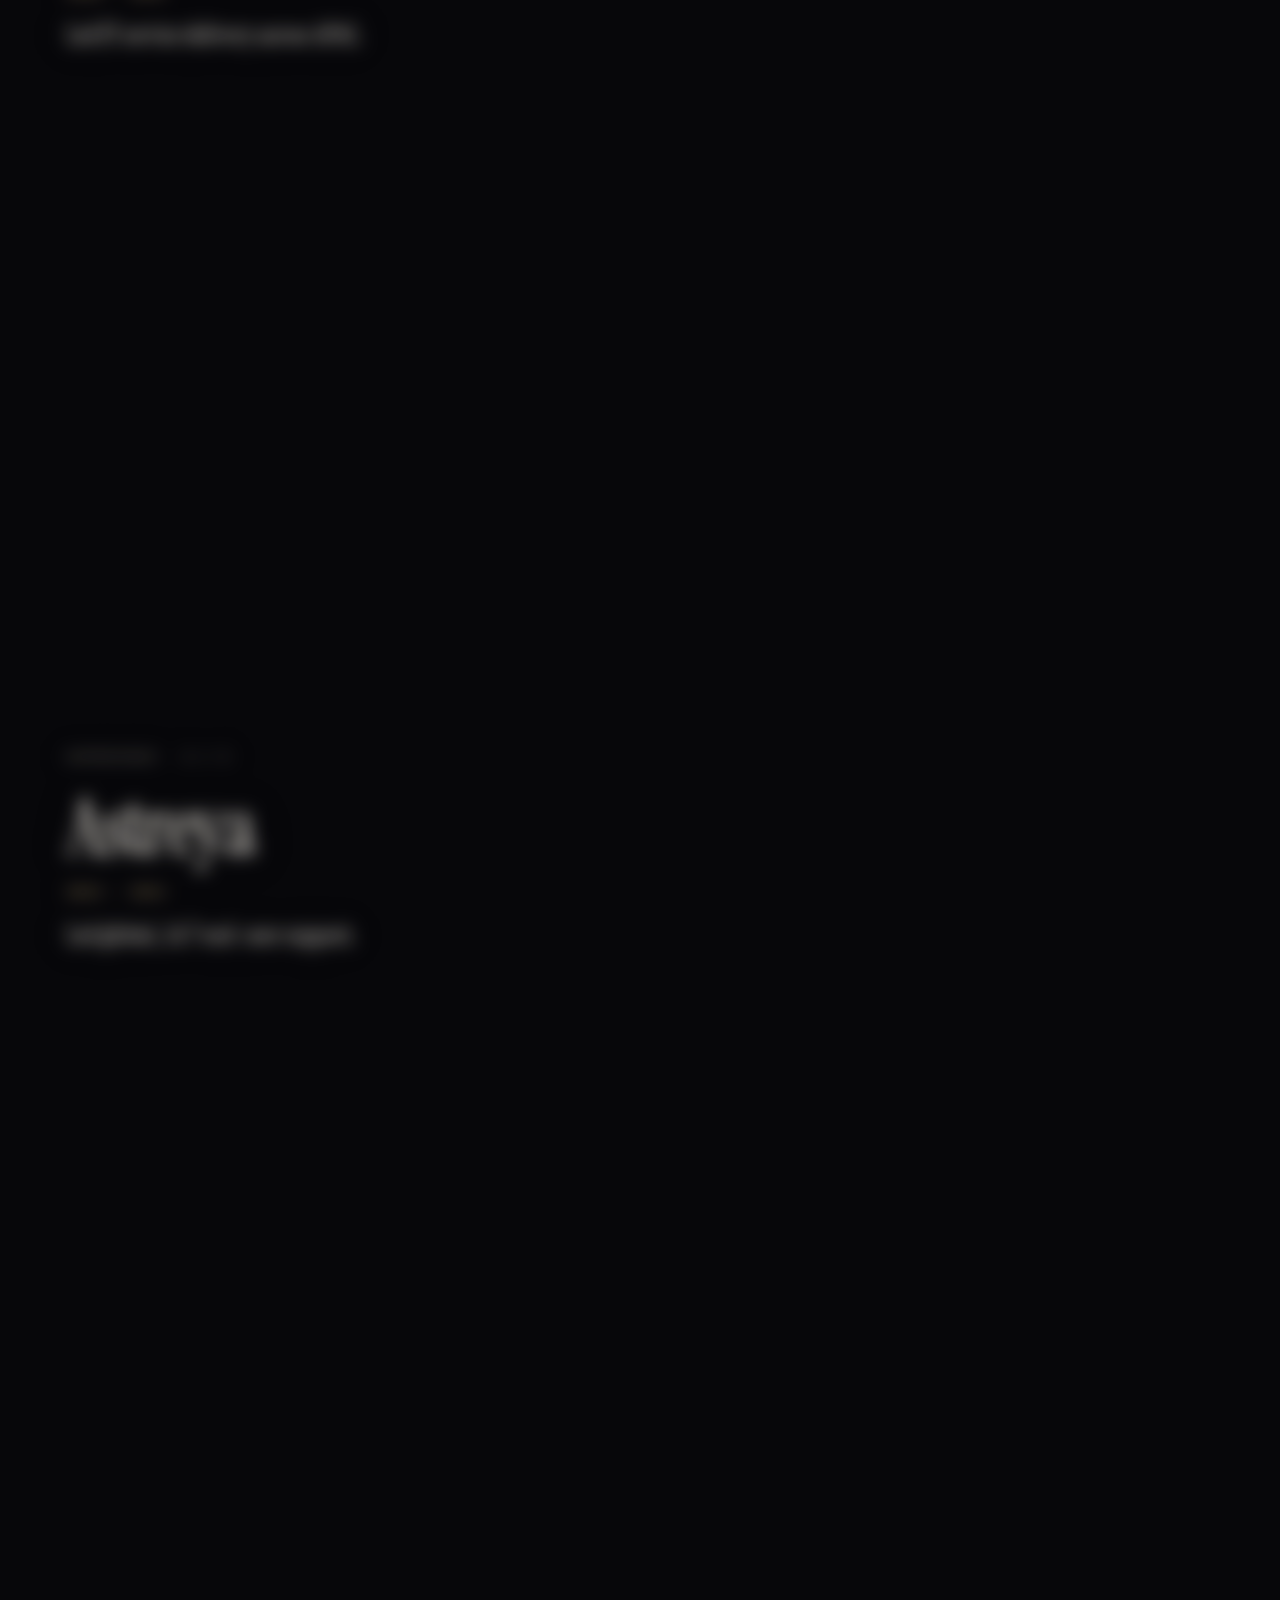
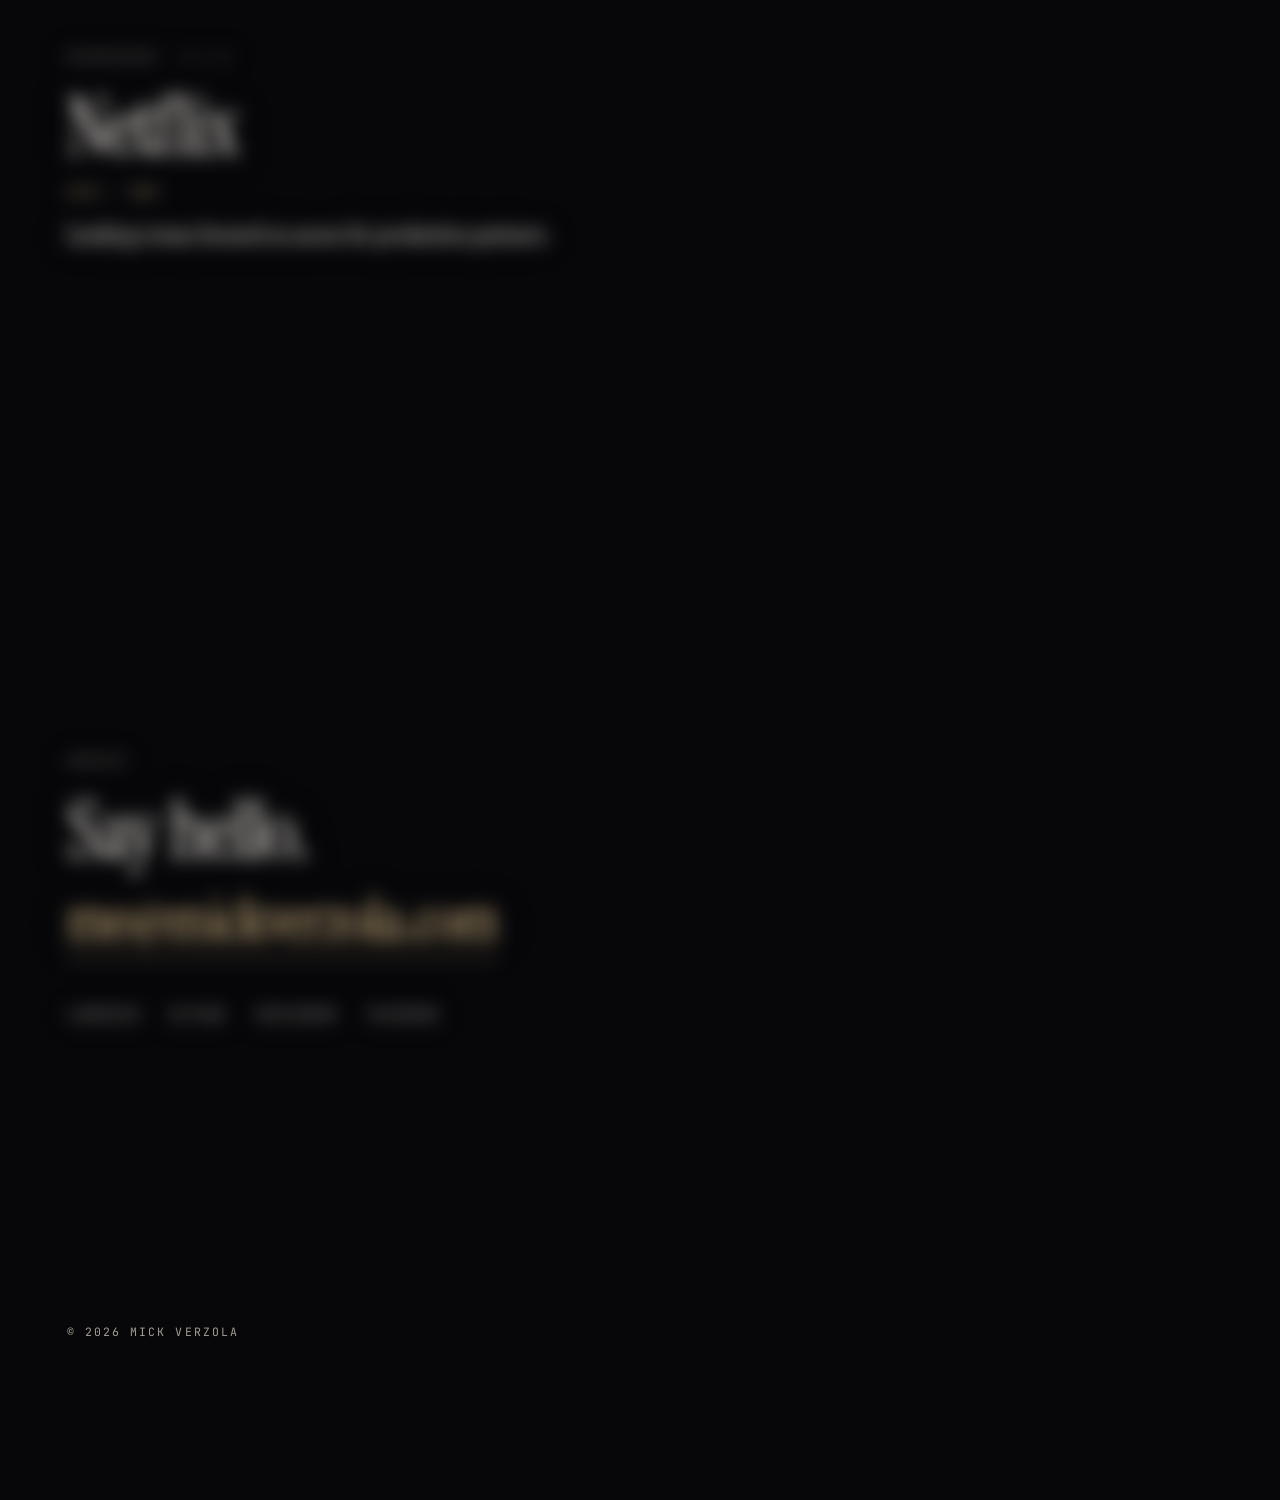
==== commit 1ab7e109: "Rebuild the site as a single interactive page The page is now a field of dust that starts as turbule" ====
--- a/index.html
+++ b/index.html
@@ -1,145 +1,139 @@
-<!DOCTYPE html>
+<!doctype html>
 <html lang="en">
 <head>
-<meta charset="UTF-8">
-<meta name="viewport" content="width=device-width, initial-scale=1.0">
+<meta charset="utf-8">
+<meta name="viewport" content="width=device-width, initial-scale=1, viewport-fit=cover">
 <title>Mick Verzola</title>
-<link rel="icon" type="image/svg+xml" href="data:image/svg+xml,%3Csvg%20xmlns%3D%22http%3A//www.w3.org/2000/svg%22%20viewBox%3D%2279%2074%20332%20211%22%3E%3Cpath%20fill%3D%22%23000000%22%20d%3D%22M%20361.0%20229.0%20L%20359.0%20227.0%20L%20352.0%20227.0%20L%20328.0%20244.0%20L%20301.0%20259.0%20L%20288.0%20264.0%20L%20285.0%20264.0%20L%20282.0%20261.0%20L%20282.0%20249.0%20L%20286.0%20238.0%20L%20288.0%20226.0%20L%20317.0%20152.0%20L%20317.0%20139.0%20L%20309.0%20130.0%20L%20298.0%20131.0%20L%20273.0%20149.0%20L%20240.0%20178.0%20L%20213.0%20208.0%20L%20210.0%20209.0%20L%20208.0%20207.0%20L%20214.0%20187.0%20L%20216.0%20174.0%20L%20226.0%20147.0%20L%20236.0%20105.0%20L%20236.0%2086.0%20L%20234.0%2080.0%20L%20228.0%2074.0%20L%20223.0%2074.0%20L%20216.0%2080.0%20L%20197.0%20103.0%20L%20131.0%20195.0%20L%2099.0%20247.0%20L%2095.0%20251.0%20L%2093.0%20256.0%20L%2079.0%20276.0%20L%2079.0%20281.0%20L%2083.0%20284.0%20L%2088.0%20284.0%20L%20102.0%20270.0%20L%20128.0%20229.0%20L%20149.0%20201.0%20L%20151.0%20196.0%20L%20176.0%20160.0%20L%20210.0%20115.0%20L%20218.0%20107.0%20L%20221.0%20110.0%20L%20215.0%20123.0%20L%20210.0%20145.0%20L%20199.0%20175.0%20L%20185.0%20223.0%20L%20184.0%20244.0%20L%20190.0%20252.0%20L%20197.0%20251.0%20L%20222.0%20225.0%20L%20254.0%20188.0%20L%20289.0%20156.0%20L%20295.0%20153.0%20L%20297.0%20155.0%20L%20297.0%20158.0%20L%20293.0%20170.0%20L%20288.0%20179.0%20L%20287.0%20185.0%20L%20282.0%20194.0%20L%20281.0%20200.0%20L%20264.0%20239.0%20L%20262.0%20260.0%20L%20263.0%20267.0%20L%20267.0%20273.0%20L%20272.0%20277.0%20L%20279.0%20279.0%20L%20285.0%20279.0%20L%20299.0%20275.0%20L%20349.0%20246.0%20L%20360.0%20237.0%20Z%22/%3E%3Cpath%20fill%3D%22%23000000%22%20d%3D%22M%20398.0%20246.0%20L%20390.0%20253.0%20L%20390.0%20263.0%20L%20396.0%20269.0%20L%20402.0%20269.0%20L%20409.0%20262.0%20L%20410.0%20254.0%20L%20403.0%20247.0%20Z%22/%3E%3C/svg%3E">
+<meta name="description" content="Mick Verzola. Finding clarity where others see complexity.">
+<meta name="theme-color" content="#07070a">
+<meta name="color-scheme" content="dark">
+<link rel="canonical" href="https://www.mickverzola.com/">
+<meta property="og:type" content="website">
+<meta property="og:title" content="Mick Verzola">
+<meta property="og:description" content="Finding clarity where others see complexity.">
+<meta property="og:url" content="https://www.mickverzola.com/">
+<meta property="og:image" content="https://www.mickverzola.com/images/og.jpg">
+<meta property="og:image:width" content="1200">
+<meta property="og:image:height" content="630">
+<meta name="twitter:card" content="summary_large_image">
+<link rel="icon" type="image/svg+xml" href="favicon.svg">
 <link rel="preconnect" href="https://fonts.googleapis.com">
 <link rel="preconnect" href="https://fonts.gstatic.com" crossorigin>
-<link href="https://fonts.googleapis.com/css2?family=Cormorant+Garamond:ital,wght@0,400;0,500;1,400&family=Jost:wght@300;400;500&display=swap" rel="stylesheet">
+<link href="https://fonts.googleapis.com/css2?family=Instrument+Serif:ital@0;1&family=JetBrains+Mono:wght@400;500&display=swap" rel="stylesheet">
 <link rel="stylesheet" href="styles.css">
+<script type="module" src="main.js"></script>
 </head>
-<body id="top">
+<body>
 
-<div class="wrap">
+<!-- The M mark, traced from the original. Defined once; reused by the header, the
+     no-motion layout, and sampled by main.js as a target shape for the dust. -->
+<svg class="defs" width="0" height="0" aria-hidden="true" focusable="false">
+  <symbol id="m" viewBox="79 74 332 211">
+    <path d="M 361.0 229.0 L 359.0 227.0 L 352.0 227.0 L 328.0 244.0 L 301.0 259.0 L 288.0 264.0 L 285.0 264.0 L 282.0 261.0 L 282.0 249.0 L 286.0 238.0 L 288.0 226.0 L 317.0 152.0 L 317.0 139.0 L 309.0 130.0 L 298.0 131.0 L 273.0 149.0 L 240.0 178.0 L 213.0 208.0 L 210.0 209.0 L 208.0 207.0 L 214.0 187.0 L 216.0 174.0 L 226.0 147.0 L 236.0 105.0 L 236.0 86.0 L 234.0 80.0 L 228.0 74.0 L 223.0 74.0 L 216.0 80.0 L 197.0 103.0 L 131.0 195.0 L 99.0 247.0 L 95.0 251.0 L 93.0 256.0 L 79.0 276.0 L 79.0 281.0 L 83.0 284.0 L 88.0 284.0 L 102.0 270.0 L 128.0 229.0 L 149.0 201.0 L 151.0 196.0 L 176.0 160.0 L 210.0 115.0 L 218.0 107.0 L 221.0 110.0 L 215.0 123.0 L 210.0 145.0 L 199.0 175.0 L 185.0 223.0 L 184.0 244.0 L 190.0 252.0 L 197.0 251.0 L 222.0 225.0 L 254.0 188.0 L 289.0 156.0 L 295.0 153.0 L 297.0 155.0 L 297.0 158.0 L 293.0 170.0 L 288.0 179.0 L 287.0 185.0 L 282.0 194.0 L 281.0 200.0 L 264.0 239.0 L 262.0 260.0 L 263.0 267.0 L 267.0 273.0 L 272.0 277.0 L 279.0 279.0 L 285.0 279.0 L 299.0 275.0 L 349.0 246.0 L 360.0 237.0 Z"/>
+    <path d="M 398.0 246.0 L 390.0 253.0 L 390.0 263.0 L 396.0 269.0 L 402.0 269.0 L 409.0 262.0 L 410.0 254.0 L 403.0 247.0 Z"/>
+  </symbol>
+</svg>
 
-  <header>
-    <a class="logo" href="#top" aria-label="Mick Verzola, back to top">
-      <!-- traced directly from the source photo's mark: outline-accurate, not a font -->
-      <svg aria-hidden="true" focusable="false" viewBox="79 74 332 211" xmlns="http://www.w3.org/2000/svg">
-        <path fill="currentColor" d="M 361.0 229.0 L 359.0 227.0 L 352.0 227.0 L 328.0 244.0 L 301.0 259.0 L 288.0 264.0 L 285.0 264.0 L 282.0 261.0 L 282.0 249.0 L 286.0 238.0 L 288.0 226.0 L 317.0 152.0 L 317.0 139.0 L 309.0 130.0 L 298.0 131.0 L 273.0 149.0 L 240.0 178.0 L 213.0 208.0 L 210.0 209.0 L 208.0 207.0 L 214.0 187.0 L 216.0 174.0 L 226.0 147.0 L 236.0 105.0 L 236.0 86.0 L 234.0 80.0 L 228.0 74.0 L 223.0 74.0 L 216.0 80.0 L 197.0 103.0 L 131.0 195.0 L 99.0 247.0 L 95.0 251.0 L 93.0 256.0 L 79.0 276.0 L 79.0 281.0 L 83.0 284.0 L 88.0 284.0 L 102.0 270.0 L 128.0 229.0 L 149.0 201.0 L 151.0 196.0 L 176.0 160.0 L 210.0 115.0 L 218.0 107.0 L 221.0 110.0 L 215.0 123.0 L 210.0 145.0 L 199.0 175.0 L 185.0 223.0 L 184.0 244.0 L 190.0 252.0 L 197.0 251.0 L 222.0 225.0 L 254.0 188.0 L 289.0 156.0 L 295.0 153.0 L 297.0 155.0 L 297.0 158.0 L 293.0 170.0 L 288.0 179.0 L 287.0 185.0 L 282.0 194.0 L 281.0 200.0 L 264.0 239.0 L 262.0 260.0 L 263.0 267.0 L 267.0 273.0 L 272.0 277.0 L 279.0 279.0 L 285.0 279.0 L 299.0 275.0 L 349.0 246.0 L 360.0 237.0 Z"/>
-        <path fill="currentColor" d="M 398.0 246.0 L 390.0 253.0 L 390.0 263.0 L 396.0 269.0 L 402.0 269.0 L 409.0 262.0 L 410.0 254.0 L 403.0 247.0 Z"/>
-      </svg>
-    </a>
-    <nav aria-label="Primary">
-      <a href="#rabbit-hole">RABBIT HOLE</a>
-      <a href="#info">INFO</a>
-    </nav>
-  </header>
+<a class="skip" href="#about">Skip to content</a>
 
-  <section class="hero">
+<canvas id="field" aria-hidden="true"></canvas>
 
-    <div class="hero-copy">
-      <div class="headline-block">
-        <div class="social-rail" role="group" aria-label="Social links">
-          <a href="https://facebook.com/averzola" target="_blank" rel="noopener" aria-label="Facebook">
-            <svg aria-hidden="true" focusable="false" viewBox="0 0 24 24" fill="currentColor"><path d="M13.5 21v-8.2h2.75l.41-3.2h-3.16V7.5c0-.93.26-1.56 1.6-1.56h1.7V3.1C16.5 3.05 15.6 3 14.55 3 12.35 3 10.85 4.33 10.85 6.8v2.8H8.1v3.2h2.75V21h2.65z"/></svg>
-          </a>
-          <a href="https://instagram.com/iliekdesu" target="_blank" rel="noopener" aria-label="Instagram">
-            <svg aria-hidden="true" focusable="false" viewBox="0 0 24 24" fill="none" stroke="currentColor" stroke-width="1.6"><rect x="3" y="3" width="18" height="18" rx="5"/><circle cx="12" cy="12" r="4"/><circle cx="17.5" cy="6.5" r="1"/></svg>
-          </a>
-          <a href="https://github.com/mickverzola" target="_blank" rel="noopener" aria-label="GitHub">
-            <svg aria-hidden="true" focusable="false" viewBox="0 0 24 24" fill="currentColor"><path d="M12 2.2a9.8 9.8 0 0 0-3.1 19.1c.5.1.7-.2.7-.5v-1.8c-2.7.6-3.3-1.3-3.3-1.3-.4-1.2-1-1.5-1-1.5-.9-.6.1-.6.1-.6 1 .1 1.5 1 1.5 1 .9 1.5 2.3 1.1 2.9.8.1-.7.4-1.1.6-1.4-2.2-.2-4.5-1.1-4.5-4.8 0-1.1.4-1.9 1-2.6-.1-.2-.4-1.2.1-2.6 0 0 .8-.3 2.7 1a9.4 9.4 0 0 1 5 0c1.9-1.3 2.7-1 2.7-1 .5 1.4.2 2.4.1 2.6.6.7 1 1.5 1 2.6 0 3.7-2.3 4.6-4.5 4.8.4.3.7.9.7 1.9v2.8c0 .3.2.6.7.5A9.8 9.8 0 0 0 12 2.2z"/></svg>
-          </a>
-          <a href="https://linkedin.com/in/allanverzola" target="_blank" rel="noopener" aria-label="LinkedIn">
-            <svg aria-hidden="true" focusable="false" viewBox="0 0 24 24" fill="currentColor"><path d="M4.98 3.5a2.5 2.5 0 1 1 0 5 2.5 2.5 0 0 1 0-5zM3 9h4v12H3zM9 9h3.8v1.7h.05c.53-1 1.83-2.05 3.77-2.05 4.03 0 4.78 2.65 4.78 6.1V21h-4v-5.6c0-1.34-.02-3.06-1.87-3.06-1.87 0-2.15 1.46-2.15 2.96V21H9z"/></svg>
-          </a>
-          <a href="mailto:me@mickverzola.com" aria-label="Email">
-            <svg aria-hidden="true" focusable="false" viewBox="0 0 24 24" fill="none" stroke="currentColor" stroke-width="1.6"><rect x="3" y="5" width="18" height="14" rx="2"/><path d="M3 7l9 6 9-6"/></svg>
-          </a>
-        </div>
-        <p class="eyebrow">Mick Verzola</p>
-        <h1>Finding clarity where others see complexity.</h1>
-        <p>I lead and support people at <a class="inline-link" href="https://jobs.netflix.com/culture" target="_blank" rel="noopener">Netflix</a>, and on my own time I build things: an ecommerce site, a self-hosted AI stack, and whatever comes next. I enjoy understanding how things work and helping others find the path forward.</p>
-        <ul class="contact-links" aria-label="Contact">
-          <li><a href="mailto:me@mickverzola.com">Email me</a></li>
-          <li><a href="https://linkedin.com/in/allanverzola" target="_blank" rel="noopener">LinkedIn</a></li>
-        </ul>
-        <a class="cta rabbit-cta" href="#rabbit-hole">
-          <span>Enter the Rabbit Hole</span>
-          <span class="arrow-circle" aria-hidden="true">
-            <svg aria-hidden="true" focusable="false" viewBox="0 0 24 24" fill="none" stroke="currentColor" stroke-width="2"><path d="M5 12h14M13 6l6 6-6 6"/></svg>
-          </span>
-        </a>
-      </div>
+<header class="bar">
+  <a class="logo" href="#top" aria-label="Mick Verzola, back to top">
+    <svg viewBox="79 74 332 211" aria-hidden="true" focusable="false"><use href="#m"/></svg>
+  </a>
+  <nav aria-label="Sections">
+    <a href="#about">About</a>
+    <a href="#experience">Experience</a>
+    <a href="#contact">Contact</a>
+  </nav>
+</header>
+
+<main id="top">
+
+  <section class="scene scene-intro" data-scene="intro">
+    <div class="copy">
+      <h1 class="label">Mick Verzola</h1>
+      <p class="tagline"><span>Finding</span> <span><em>clarity</em></span> <span>where</span> <span>others</span> <span>see</span> <span>complexity.</span></p>
     </div>
-
-    <div class="hero-image"><img src="images/portrait-1024.jpg" srcset="images/portrait-640.jpg 640w, images/portrait-800.jpg 800w, images/portrait-1024.jpg 1024w, images/portrait-1280.jpg 1280w, images/portrait-1600.jpg 1600w" sizes="(max-width: 980px) 100vw, min(50vw, 768px)" width="1024" height="768" fetchpriority="high" decoding="async" alt="Mick Verzola in a cap and sunglasses, smiling outdoors under a tree"></div>
-
+    <p class="cue" aria-hidden="true"><span>Scroll to settle the dust</span><i></i></p>
   </section>
 
-  <section class="rabbit" id="rabbit-hole" aria-labelledby="rabbit-heading">
-    <h2 id="rabbit-heading">Rabbit Hole</h2>
-    <p class="section-sub">Things I build outside work</p>
-    <div class="work-grid">
-      <article class="work-card">
-        <p class="work-status"><span class="status-dot live" aria-hidden="true"></span>Live · personal</p>
-        <h3>Self-Hosted AI</h3>
-        <p>A local-first AI platform on my own hardware: Open WebUI for chat, Ollama serving local models, LiteLLM routing, and an n8n + Qdrant pipeline that makes my documents searchable. Hub-and-spoke design so other machines can share one GPU.</p>
-        <a class="work-link" href="self-hosted-ai.html">View the architecture <span aria-hidden="true">→</span></a>
-        <div class="work-sample">
-          <p><strong>Sample output:</strong> a seven-slide presentation on AI for research non-profits, generated by this stack with a 27B open-weight model running on a single consumer GPU, then edited for accuracy.</p>
-          <a class="work-link" href="nonprofits.html" target="_blank" rel="noopener">View the presentation <span aria-hidden="true">→</span><span class="visually-hidden"> (opens in a new tab)</span></a>
-        </div>
-      </article>
-      <article class="work-card">
-        <p class="work-status"><span class="status-dot building" aria-hidden="true"></span>What's next · launching November 2026</p>
-        <h3>MTG singles storefront <span class="work-aside">(name coming soon)</span></h3>
-        <p>A consignment storefront for Magic: The Gathering singles in the Philippines. Players drop off cards; buyers get fast, typo-tolerant search with MTG-specific filters and transparent, formula-based pricing.</p>
-        <p>Designed and built solo. I direct AI coding agents through a spec-first workflow: I own the requirements, architecture decisions and code review, and the agents speed up implementation.</p>
-        <ul class="work-tags" aria-label="Built with">
-          <li>Next.js</li><li>TypeScript</li><li>PostgreSQL</li><li>Docker</li>
-        </ul>
-      </article>
+  <section class="scene scene-mark" data-scene="mark">
+    <svg class="static-only big-mark" viewBox="79 74 332 211" aria-hidden="true" focusable="false"><use href="#m"/></svg>
+    <div class="copy">
+      <p class="lede">I enjoy understanding how things work, and helping others find the path forward.</p>
     </div>
   </section>
 
-  <section class="experience" id="info" aria-labelledby="experience-heading">
-    <h2 id="experience-heading">Experience</h2>
-    <ol class="exp-list">
-      <li class="exp-row">
-        <span class="exp-years">2024 – current</span>
-        <span class="exp-company">Netflix</span>
-        <span class="exp-line">Leading a team focused on access for production partners.</span>
-      </li>
-      <li class="exp-row">
-        <span class="exp-years">2023 – 2024</span>
-        <span class="exp-company">Astreya</span>
-        <span class="exp-line">Led global, 24/7 end-user support.</span>
-      </li>
-      <li class="exp-row">
-        <span class="exp-years">2018 – 2023</span>
-        <span class="exp-company">SolarWinds</span>
-        <span class="exp-line">Led IT service delivery across APAC.</span>
-      </li>
-    </ol>
+  <section class="scene scene-about" id="about" data-scene="about">
+    <img class="portrait" src="images/portrait-800.jpg"
+         srcset="images/portrait-640.jpg 640w, images/portrait-800.jpg 800w, images/portrait-1024.jpg 1024w, images/portrait-1280.jpg 1280w"
+         sizes="(max-aspect-ratio: 9/10) 92vw, 44vw" width="800" height="600" decoding="async"
+         alt="Mick Verzola in a cap and sunglasses, smiling outdoors under a tree">
+    <div class="copy">
+      <p class="label">About</p>
+      <h2>Hello, I’m Mick.</h2>
+      <p>I lead and support people at Netflix.</p>
+      <p>On my own time I build things: a store for Magic: The Gathering singles, live at <a class="text-link" href="https://wahcollectibles.com" target="_blank" rel="noopener">wahcollectibles.com</a>, and an AI stack that runs on three machines at home.</p>
+    </div>
   </section>
 
+  <section class="scene scene-year" id="experience" data-scene="y2018">
+    <div class="copy">
+      <p class="label">Experience <span aria-hidden="true">· 1 / 3</span></p>
+      <p class="static-only big-year" aria-hidden="true">2018</p>
+      <h2>SolarWinds</h2>
+      <p class="range">2018 – 2023</p>
+      <p>Led IT service delivery across APAC.</p>
+    </div>
+  </section>
+
+  <section class="scene scene-year" data-scene="y2023">
+    <div class="copy">
+      <p class="label">Experience <span aria-hidden="true">· 2 / 3</span></p>
+      <p class="static-only big-year" aria-hidden="true">2023</p>
+      <h2>Astreya</h2>
+      <p class="range">2023 – 2024</p>
+      <p>Led global, 24/7 end-user support.</p>
+    </div>
+  </section>
+
+  <section class="scene scene-year" data-scene="y2024">
+    <div class="copy">
+      <p class="label">Experience <span aria-hidden="true">· 3 / 3</span></p>
+      <p class="static-only big-year" aria-hidden="true">2024</p>
+      <h2>Netflix</h2>
+      <p class="range">2024 – now</p>
+      <p>Leading a team focused on access for production partners.</p>
+    </div>
+  </section>
+
+  <section class="scene scene-contact" id="contact" data-scene="contact">
+    <div class="copy">
+      <p class="label">Contact</p>
+      <h2>Say hello.</h2>
+      <p><a class="email" href="mailto:me@mickverzola.com">me@mickverzola.com</a></p>
+      <ul class="links" aria-label="Elsewhere">
+        <li><a href="https://linkedin.com/in/allanverzola" target="_blank" rel="noopener">LinkedIn</a></li>
+        <li><a href="https://github.com/mickverzola" target="_blank" rel="noopener">GitHub</a></li>
+        <li><a href="https://instagram.com/iliekdesu" target="_blank" rel="noopener">Instagram</a></li>
+        <li><a href="https://facebook.com/averzola" target="_blank" rel="noopener">Facebook</a></li>
+      </ul>
+    </div>
+    <footer>© 2026 Mick Verzola</footer>
+  </section>
+
+</main>
+
+<div class="hud">
+  <div class="meter" aria-hidden="true">
+    <span>clarity</span>
+    <span class="meter-bar"><i></i></span>
+    <span class="meter-val">000</span>
+  </div>
+  <button class="motion" type="button" aria-pressed="false" hidden>Motion <span>off</span></button>
 </div>
 
-<footer class="social-footer">
-  <div class="social-row" role="group" aria-label="Social links">
-    <a href="https://facebook.com/averzola" target="_blank" rel="noopener" aria-label="Facebook">
-      <svg aria-hidden="true" focusable="false" viewBox="0 0 24 24" fill="currentColor"><path d="M13.5 21v-8.2h2.75l.41-3.2h-3.16V7.5c0-.93.26-1.56 1.6-1.56h1.7V3.1C16.5 3.05 15.6 3 14.55 3 12.35 3 10.85 4.33 10.85 6.8v2.8H8.1v3.2h2.75V21h2.65z"/></svg>
-    </a>
-    <a href="https://instagram.com/iliekdesu" target="_blank" rel="noopener" aria-label="Instagram">
-      <svg aria-hidden="true" focusable="false" viewBox="0 0 24 24" fill="none" stroke="currentColor" stroke-width="1.6"><rect x="3" y="3" width="18" height="18" rx="5"/><circle cx="12" cy="12" r="4"/><circle cx="17.5" cy="6.5" r="1"/></svg>
-    </a>
-    <a href="https://github.com/mickverzola" target="_blank" rel="noopener" aria-label="GitHub">
-      <svg aria-hidden="true" focusable="false" viewBox="0 0 24 24" fill="currentColor"><path d="M12 2.2a9.8 9.8 0 0 0-3.1 19.1c.5.1.7-.2.7-.5v-1.8c-2.7.6-3.3-1.3-3.3-1.3-.4-1.2-1-1.5-1-1.5-.9-.6.1-.6.1-.6 1 .1 1.5 1 1.5 1 .9 1.5 2.3 1.1 2.9.8.1-.7.4-1.1.6-1.4-2.2-.2-4.5-1.1-4.5-4.8 0-1.1.4-1.9 1-2.6-.1-.2-.4-1.2.1-2.6 0 0 .8-.3 2.7 1a9.4 9.4 0 0 1 5 0c1.9-1.3 2.7-1 2.7-1 .5 1.4.2 2.4.1 2.6.6.7 1 1.5 1 2.6 0 3.7-2.3 4.6-4.5 4.8.4.3.7.9.7 1.9v2.8c0 .3.2.6.7.5A9.8 9.8 0 0 0 12 2.2z"/></svg>
-    </a>
-    <a href="https://linkedin.com/in/allanverzola" target="_blank" rel="noopener" aria-label="LinkedIn">
-      <svg aria-hidden="true" focusable="false" viewBox="0 0 24 24" fill="currentColor"><path d="M4.98 3.5a2.5 2.5 0 1 1 0 5 2.5 2.5 0 0 1 0-5zM3 9h4v12H3zM9 9h3.8v1.7h.05c.53-1 1.83-2.05 3.77-2.05 4.03 0 4.78 2.65 4.78 6.1V21h-4v-5.6c0-1.34-.02-3.06-1.87-3.06-1.87 0-2.15 1.46-2.15 2.96V21H9z"/></svg>
-    </a>
-    <a href="mailto:me@mickverzola.com" aria-label="Email">
-      <svg aria-hidden="true" focusable="false" viewBox="0 0 24 24" fill="none" stroke="currentColor" stroke-width="1.6"><rect x="3" y="5" width="18" height="14" rx="2"/><path d="M3 7l9 6 9-6"/></svg>
-    </a>
-  </div>
-</footer>
-
-<p class="copyright">© Mick Verzola 2026</p>
-
-<script src="main.js" defer></script>
 </body>
 </html>
--- a/styles.css
+++ b/styles.css
@@ -1,492 +1,269 @@
+/* mickverzola.com
+   Two modes share this stylesheet:
+   - default: a still, complete page (no JavaScript, no WebGL, or motion turned off)
+   - html.gl: main.js is drawing the dust field behind the page, one scene per screen */
+
 :root{
-  --bg: #0c0a08;
-  --bg-panel: #14110d;
-  --cream: #ece3d6;
-  --muted: #9a9186;
-  --muted-2: #6f6a62;
-  --hairline: rgba(236,227,214,0.12);
-  --gold: #b99a6a;
-  --ease: ease;
-  --transition-ui: 0.25s var(--ease);
-  --transition-reveal: 0.8s var(--ease);
-}
-
-*{ box-sizing: border-box; margin:0; padding:0; }
-
-html{ scroll-behavior: smooth; }
+  --bg: #07070a;
+  --ink: #f2ede5;
+  --mute: #a39d93;
+  --gold: #e8c88f;
+  --line: rgba(242,237,229,.16);
+  --serif: 'Instrument Serif', 'Iowan Old Style', 'Palatino Linotype', Palatino, Georgia, serif;
+  --mono: 'JetBrains Mono', ui-monospace, 'Cascadia Mono', 'SF Mono', Consolas, monospace;
+  --pad: clamp(20px, 5.2vw, 84px);
+}
+
+*, *::before, *::after{ box-sizing: border-box; }
+
+html{
+  background: var(--bg);
+  color: var(--ink);
+  scroll-behavior: smooth;
+  -webkit-text-size-adjust: 100%;
+  text-size-adjust: 100%;
+}
 
 body{
-  background: var(--bg);
-  color: var(--cream);
-  font-family: 'Jost', sans-serif;
+  margin: 0;
+  font-family: var(--serif);
+  font-size: clamp(1.2rem, .9rem + .85vw, 2.3rem);
+  line-height: 1.32;
   -webkit-font-smoothing: antialiased;
-  overflow-x: hidden;
-}
+  overflow-x: clip;
+  background:
+    radial-gradient(120% 80% at 78% 0%, rgba(232,200,143,.07), transparent 60%),
+    radial-gradient(90% 70% at 0% 100%, rgba(96,84,200,.07), transparent 65%),
+    var(--bg);
+  background-attachment: fixed;
+}
+.gl body{ background: var(--bg); }
+
+::selection{ background: var(--gold); color: var(--bg); }
 
 a{ color: inherit; text-decoration: none; }
-
-/* one visible keyboard focus style for every link/button on the page */
+p, h1, h2, ul{ margin: 0; }
+ul{ padding: 0; list-style: none; }
+
 :focus-visible{
   outline: 2px solid var(--gold);
-  outline-offset: 4px;
+  outline-offset: 5px;
   border-radius: 2px;
 }
 
-img{ max-width: 100%; display: block; }
-
-.wrap{
-  max-width: 1536px;
-  margin: 0 auto;
-  position: relative;
-}
-
-/* ---------- Header ---------- */
-header{
-  display: flex;
-  align-items: center;
-  justify-content: space-between;
-  padding: 40px 64px 0;
-}
-
-.logo{
-  display: inline-flex;
-  align-items: center;
-  color: var(--cream);
-  width: 64px;
-  height: auto;
-}
-.logo svg{ width: 100%; height: auto; display: block; overflow: visible; }
-
-nav{
-  display: flex;
-  gap: 48px;
-  font-size: 0.85rem;
-  letter-spacing: 2px;
-  color: var(--cream);
-  font-weight: 400;
-}
-
-nav a{
-  opacity: 0.92;
-  transition: opacity var(--transition-ui);
-}
-nav a:hover{ opacity: 1; color: var(--gold); }
-
-/* ---------- Hero ---------- */
-.hero{
+.defs{ position: absolute; }
+
+.skip{
+  position: fixed; left: var(--pad); top: 12px; z-index: 20;
+  padding: 10px 14px;
+  font: 500 .72rem/1 var(--mono); letter-spacing: .12em; text-transform: uppercase;
+  background: var(--ink); color: var(--bg);
+  transform: translateY(-220%);
+}
+.skip:focus{ transform: none; }
+
+/* ---------- the field ---------- */
+#field{
+  position: fixed; left: 0; top: 0;
+  width: 100%; height: 100vh; height: 100lvh;
+  display: block;
+  z-index: 0;
+  pointer-events: none;
+  opacity: 0;
+  transition: opacity 1.4s ease;
+}
+.gl #field{ opacity: 1; }
+
+/* ---------- header ---------- */
+.bar{
+  position: fixed; inset: 0 0 auto 0; z-index: 10;
+  display: flex; align-items: center; justify-content: space-between;
+  padding: clamp(16px, 3.2vh, 30px) var(--pad);
+  pointer-events: none;
+}
+.bar::before{
+  content: ''; position: absolute; inset: 0 0 -28px 0; z-index: -1;
+  background: linear-gradient(rgba(7,7,10,.82), rgba(7,7,10,0));
+}
+.bar > *{ pointer-events: auto; }
+.logo{ display: block; width: clamp(40px, 4.4vw, 58px); color: var(--ink); }
+.logo svg{ display: block; width: 100%; height: auto; fill: currentColor; }
+nav{ display: flex; gap: clamp(16px, 2.6vw, 40px); }
+nav a, .hud, .label, .range, .links a, .cue, footer{
+  font-family: var(--mono);
+  font-size: clamp(.68rem, .56rem + .2vw, .95rem);
+  line-height: 1.4;
+  letter-spacing: .18em;
+  text-transform: uppercase;
+}
+nav a{ color: var(--mute); padding: 8px 0; transition: color .25s; }
+nav a:hover, nav a:focus-visible{ color: var(--ink); }
+
+/* ---------- scenes ---------- */
+main{ position: relative; z-index: 1; }
+
+.scene{
   position: relative;
   display: grid;
-  grid-template-columns: 1fr 1fr;
-  align-items: center;
-  min-height: 640px;
-  padding-top: 70px;
-}
-
-.hero-copy{
-  padding: 0 64px;
-  position: relative;
-  z-index: 2;
-  min-width: 0;
-}
-
-.hero-copy h1{
-  font-family: 'Cormorant Garamond', serif;
+  padding: clamp(84px, 14vh, 150px) var(--pad);
+}
+.scene-intro{ min-height: 100vh; min-height: 100svh; align-items: center; }
+.gl .scene{ min-height: 100vh; min-height: 100svh; }
+
+.copy{ max-width: 23em; will-change: opacity, transform; }
+.gl .copy{ text-shadow: 0 0 30px rgba(7,7,10,.9), 0 0 8px rgba(7,7,10,.65); }
+.copy p + p{ margin-top: .6em; }
+
+.label{ display: block; margin-bottom: 1.5rem; color: var(--mute); font-weight: 400; }
+
+h2{
   font-weight: 400;
-  font-size: 3.2rem;
-  line-height: 1.2;
-  color: var(--cream);
-  margin-bottom: 28px;
-  letter-spacing: 0.2px;
-}
-
-.hero-copy p{
-  font-family: 'Cormorant Garamond', serif;
-  font-size: 1.25rem;
-  line-height: 1.55;
-  color: var(--muted);
-  max-width: 420px;
-  margin-bottom: 40px;
-}
-
-.hero-copy p a.inline-link{
-  color: inherit;
-  text-decoration: underline;
-  text-decoration-color: var(--muted-2);
-  text-underline-offset: 3px;
-  transition: text-decoration-color var(--transition-ui), color var(--transition-ui);
-}
-.hero-copy p a.inline-link:hover{
-  text-decoration-color: var(--muted);
-}
-
-.cta{
-  display: inline-flex;
-  align-items: center;
-  gap: 16px;
-  font-family: 'Jost', sans-serif;
-  font-size: 0.95rem;
-  color: var(--cream);
+  font-size: clamp(2.7rem, min(6.2vw, 13vh), 8rem);
+  line-height: .98;
+  letter-spacing: -.015em;
+  margin-bottom: .22em;
+}
+
+.range{ color: var(--gold); margin: .35rem 0 1.1rem; }
+
+.text-link{
+  color: var(--gold);
+  background: linear-gradient(currentColor, currentColor) 0 100% / 100% 1px no-repeat;
+  transition: background-size .3s ease, color .25s;
+}
+.text-link:hover{ background-size: 0 1px; background-position: 100% 100%; color: var(--ink); }
+
+/* intro */
+.scene-intro .copy{ max-width: none; }
+.tagline{
+  font-size: clamp(3.4rem, min(9vw, 20vh), 13rem);
+  line-height: .95;
+  letter-spacing: -.022em;
+  max-width: 10.4em;
+  text-wrap: balance;
+}
+.tagline em{ color: var(--gold); }
+.tagline span{
+  display: inline-block;
+  animation: focus-in 1.5s cubic-bezier(.2,.7,.2,1) both;
+}
+.tagline span:nth-child(1){ animation-delay: .25s; }
+.tagline span:nth-child(2){ animation-delay: .45s; }
+.tagline span:nth-child(3){ animation-delay: .62s; }
+.tagline span:nth-child(4){ animation-delay: .76s; }
+.tagline span:nth-child(5){ animation-delay: .90s; }
+.tagline span:nth-child(6){ animation-delay: 1.1s; animation-duration: 2.6s; }
+@keyframes focus-in{
+  from{ opacity: 0; filter: blur(18px); transform: translateY(.16em); }
+  to{ opacity: 1; filter: blur(0); transform: none; }
+}
+
+.cue{
+  position: absolute; left: var(--pad); bottom: clamp(64px, 11vh, 96px);
+  display: flex; align-items: center; gap: 14px;
+  color: var(--mute);
+  animation: focus-in 1.2s 2.4s both;
+}
+.cue i{ display: block; width: 56px; height: 1px; background: var(--line); position: relative; overflow: hidden; }
+.cue i::after{
+  content: ''; position: absolute; inset: 0; background: var(--gold);
+  transform: translateX(-100%); animation: cue 2.4s 3s cubic-bezier(.6,0,.3,1) infinite;
+}
+@keyframes cue{ 0%{ transform: translateX(-100%); } 55%, 100%{ transform: translateX(100%); } }
+
+/* mark */
+.scene-mark{ align-items: end; justify-items: center; text-align: center; }
+.scene-mark .copy{ max-width: 21em; }
+.lede{ font-size: 1.28em; line-height: 1.16; letter-spacing: -.005em; }
+.big-mark{ width: min(52vw, 320px); height: auto; fill: var(--ink); }
+
+/* about + experience: the shape takes one half, the words the other */
+.scene-about, .scene-year{ grid-template-columns: 1fr 1fr; align-items: center; column-gap: 6vw; }
+.scene-about .copy{ grid-column: 2; }
+.scene-year .copy{ grid-column: 1; }
+.portrait{ grid-column: 1; grid-row: 1; width: 100%; height: auto; display: block; border-radius: 3px; filter: saturate(.9); }
+.big-year{
+  font-size: clamp(5.5rem, 17vw, 13rem);
+  line-height: .82;
+  letter-spacing: -.03em;
+  color: transparent;
+  -webkit-text-stroke: 1px var(--gold);
+  margin: 0 0 .12em -.03em;
+}
+
+/* contact */
+.scene-contact{ align-items: start; grid-template-rows: 1fr auto; row-gap: 3rem; }
+.gl .scene-contact .copy{ padding-top: 3vh; }
+.email{
+  display: inline-block;
+  font-size: clamp(1.7rem, min(4.6vw, 9vh), 5.4rem);
+  line-height: 1.1;
+  letter-spacing: -.01em;
+  color: var(--gold);
+  background: linear-gradient(currentColor, currentColor) 0 100% / 100% 1px no-repeat;
+  padding-bottom: .08em;
+  transition: background-size .35s ease, color .25s;
+}
+.email:hover{ background-size: 0 1px; background-position: 100% 100%; color: var(--ink); }
+.links{ display: flex; flex-wrap: wrap; gap: 6px clamp(18px, 2.4vw, 34px); margin-top: 2.2rem; }
+.links a{ display: inline-block; padding: 8px 0; color: var(--ink); border-bottom: 1px solid var(--line); transition: border-color .25s, color .25s; }
+.links a:hover, .links a:focus-visible{ color: var(--gold); border-color: var(--gold); }
+footer{ color: var(--mute); padding-bottom: 34px; }
+
+/* ---------- bottom strip: clarity meter + motion switch ---------- */
+.hud{
+  position: fixed; inset: auto 0 0 0; z-index: 10;
+  display: flex; align-items: center; justify-content: space-between; gap: 16px;
+  padding: 0 var(--pad) clamp(14px, 2.6vh, 24px);
+  color: var(--mute);
+  pointer-events: none;
+}
+.meter{ display: flex; align-items: center; gap: 12px; visibility: hidden; }
+.gl .meter{ visibility: visible; }
+.meter-bar{ display: block; width: clamp(64px, 12vw, 150px); height: 1px; background: var(--line); }
+.meter-bar i{ display: block; height: 100%; width: 100%; background: var(--gold); transform-origin: 0 50%; transform: scaleX(0); }
+.meter-val{ color: var(--ink); font-variant-numeric: tabular-nums; min-width: 3ch; }
+.motion{
+  pointer-events: auto;
+  font: inherit; letter-spacing: inherit; text-transform: inherit;
+  color: var(--mute);
+  background: rgba(7,7,10,.55);
+  border: 1px solid var(--line);
+  border-radius: 999px;
+  padding: 9px 14px;
   cursor: pointer;
-  width: fit-content;
-}
-
-.cta .arrow-circle{
-  width: 34px;
-  height: 34px;
-  border-radius: 50%;
-  background: rgba(236,227,214,0.14);
-  display: flex;
-  align-items: center;
-  justify-content: center;
-  transition: background var(--transition-ui), transform var(--transition-ui);
-  flex-shrink: 0;
-}
-
-.cta:hover .arrow-circle{
-  background: var(--gold);
-  transform: translateX(4px);
-}
-
-.arrow-circle svg{ width: 16px; height: 16px; }
-
-.headline-block{
-  position: relative;
-}
-
-/* .hero-copy p would otherwise restyle this as body copy */
-.hero-copy p.eyebrow{
-  font-family: 'Jost', sans-serif;
-  font-size: 0.8rem;
-  letter-spacing: 3px;
-  text-transform: uppercase;
-  color: var(--gold);
-  margin-bottom: 18px;
-}
-
-/* labeled professional contact, visible at every width (the icon rail and
-   footer stay for all five socials) */
-.contact-links{
-  margin-bottom: 40px;
-  list-style: none;
-  display: flex;
-  flex-wrap: wrap;
-  gap: 14px 32px;
-}
-.contact-links a{
-  font-size: 0.85rem;
-  letter-spacing: 2px;
-  text-transform: uppercase;
-  color: var(--cream);
-  padding-bottom: 4px;
-  border-bottom: 1px solid var(--gold);
-  transition: color var(--transition-ui);
-}
-.contact-links a:hover{ color: var(--gold); }
-
-/* social rail — centered against the combined h1+p block for visual symmetry */
-.social-rail{
-  position: absolute;
-  left: -34px;
-  top: 50%;
-  transform: translateY(-50%);
-  display: flex;
-  flex-direction: column;
-  gap: 24px;
-  z-index: 3;
-}
-
-.social-rail a{
-  color: var(--muted);
-  opacity: 0.85;
-  transition: opacity var(--transition-ui), color var(--transition-ui), transform var(--transition-ui);
-}
-.social-rail a:hover{ opacity: 1; color: var(--cream); transform: translateY(-2px); }
-.social-rail svg{ width: 19px; height: 19px; display: block; }
-
-/* mobile footer — same links, shown as a row instead of the sidebar */
-.social-footer{
-  display: none;
-}
-
-.social-footer .social-row{
-  display: flex;
-  justify-content: center;
-  align-items: center;
-  gap: 32px;
-  padding: 36px 28px 44px;
-  border-top: 1px solid var(--hairline);
-}
-
-.social-footer a{
-  color: var(--muted);
-  opacity: 0.85;
-  transition: opacity var(--transition-ui), color var(--transition-ui), transform var(--transition-ui);
-}
-.social-footer a:hover{ opacity: 1; color: var(--cream); transform: translateY(-2px); }
-.social-footer svg{ width: 19px; height: 19px; display: block; }
-
-.copyright{
-  text-align: center;
-  font-family: 'Jost', sans-serif;
-  font-size: 0.85rem;
-  color: var(--muted);
-  padding: 0 28px 40px;
-}
-
-/* hero image — aspect-ratio keeps proportions fixed on resize.
-   Drop a photo in as: <div class="hero-image"><img src="images/..." alt="..."></div>
-   — sizing, cropping, and the color-match overlay below are already wired up. */
-.hero-image{
-  position: relative;
-  overflow: hidden;
-  min-width: 0;
-  aspect-ratio: 4 / 3;
-  background: linear-gradient(155deg, #4a3423 0%, #2a1e14 45%, #150f0a 100%);
-}
-
-.hero-image img{
-  width: 100%;
-  height: 100%;
-  object-fit: cover;
-  object-position: center;
-  display: block;
-  /* mutes an arbitrary uploaded photo toward the site's warm/dark tonality
-     before the overlay below tints it further */
-  filter: grayscale(30%) sepia(14%) brightness(0.62) contrast(1.08) saturate(0.9);
-}
-
-/* color-match overlay: sits above any <img> automatically (positioned
-   descendants stack above in-flow content), tinting it toward the brand
-   palette so a random uploaded photo won't clash with the theme */
-.hero-image::before{
-  content:"";
-  position: absolute;
-  inset: 0;
-  background:
-    linear-gradient(155deg, rgba(42,33,24,0.55), rgba(10,8,7,0.78)),
-    radial-gradient(ellipse at 30% 20%, rgba(185,154,106,0.14), transparent 60%);
-  mix-blend-mode: multiply;
-  pointer-events: none;
-}
-
-.hero-image img{
-  transition: transform var(--transition-reveal), filter var(--transition-reveal);
-  transform-origin: center center;
-}
-
-.hero-image::before{
-  transition: opacity var(--transition-reveal);
-}
-
-.hero-image:hover img{
-  transform: scale(1.15);
-  filter: grayscale(0%) sepia(0%) brightness(0.88) contrast(1.05) saturate(1);
-}
-
-.hero-image:hover::before{
-  opacity: 0.25;
-}
-
-/* ---------- Rabbit hole section ---------- */
-.rabbit{
-  padding: 96px 64px 90px;
-}
-
-.rabbit h2{
-  font-family: 'Cormorant Garamond', serif;
-  font-style: italic;
-  font-weight: 400;
-  font-size: 1.7rem;
-  color: var(--cream);
-}
-
-.section-sub{
-  font-size: 0.95rem;
-  color: var(--muted);
-  margin: 6px 0 32px;
-}
-
-.work-grid{
-  display: grid;
-  grid-template-columns: repeat(2, minmax(0, 1fr));
-  gap: 24px;
-}
-
-.work-card{
-  background: var(--bg-panel);
-  border: 1px solid var(--hairline);
-  border-radius: 4px;
-  padding: 32px;
-  display: flex;
-  flex-direction: column;
-  gap: 14px;
-}
-.work-card h3{
-  font-family: 'Cormorant Garamond', serif;
-  font-weight: 500;
-  font-size: 1.6rem;
-  line-height: 1.2;
-  color: var(--cream);
-}
-.work-aside{
-  font-family: 'Jost', sans-serif;
-  font-size: 0.85rem;
-  font-weight: 400;
-  color: var(--muted);
   white-space: nowrap;
-}
-.work-card p{
-  font-size: 0.95rem;
-  line-height: 1.6;
-  color: var(--muted);
-}
-.work-card p strong{ color: var(--cream); font-weight: 500; }
-
-.work-card .work-status{
-  display: flex;
-  align-items: center;
-  gap: 10px;
-  font-size: 0.75rem;
-  letter-spacing: 2px;
-  text-transform: uppercase;
-  color: var(--gold);
-}
-.status-dot{
-  width: 8px;
-  height: 8px;
-  border-radius: 50%;
-  flex-shrink: 0;
-}
-.status-dot.live{ background: var(--gold); }
-.status-dot.building{ border: 1px solid var(--gold); }
-
-.work-sample{
-  margin-top: auto;
-  padding-top: 18px;
-  border-top: 1px solid var(--hairline);
-  display: flex;
-  flex-direction: column;
-  gap: 12px;
-}
-.work-link{
-  width: fit-content;
-  font-size: 0.85rem;
-  letter-spacing: 2px;
-  text-transform: uppercase;
-  color: var(--cream);
-  padding-bottom: 4px;
-  border-bottom: 1px solid var(--gold);
-  transition: color var(--transition-ui);
-}
-.work-link:hover{ color: var(--gold); }
-
-.work-tags{
-  list-style: none;
-  display: flex;
-  flex-wrap: wrap;
-  gap: 8px;
-  margin-top: auto;
-  padding-top: 18px;
-  border-top: 1px solid var(--hairline);
-}
-.work-tags li{
-  font-size: 0.8rem;
-  color: var(--cream);
-  padding: 4px 12px;
-  border: 1px solid var(--hairline);
-  border-radius: 999px;
-}
-
-.visually-hidden{
-  position: absolute;
-  width: 1px;
-  height: 1px;
-  overflow: hidden;
-  clip: rect(0 0 0 0);
-  white-space: nowrap;
-}
-
-/* ---------- Experience ---------- */
-.experience{
-  padding: 0 64px 96px;
-}
-.experience h2{
-  font-family: 'Cormorant Garamond', serif;
-  font-style: italic;
-  font-weight: 400;
-  font-size: 1.7rem;
-  color: var(--cream);
-  margin-bottom: 32px;
-}
-
-/* one shared grid so years/company/line columns align across rows;
-   display:contents hands each <li>'s spans straight to that grid */
-.exp-list{
-  list-style: none;
-  display: grid;
-  grid-template-columns: auto auto 1fr;
-  column-gap: 40px;
-  border-top: 1px solid var(--hairline);
-}
-.exp-row{ display: contents; }
-.exp-years,
-.exp-company,
-.exp-line{
-  padding: 18px 0;
-  border-bottom: 1px solid var(--hairline);
-  font-size: 0.95rem;
-}
-.exp-years{ color: var(--muted); white-space: nowrap; }
-.exp-company{ color: var(--cream); font-weight: 500; }
-.exp-line{ color: var(--muted); }
-
-/* once the centered .wrap (max-width 1536px) leaves real whitespace at the
-   viewport edge, pin the rail to that edge instead and size it up */
-@media (min-width: 1600px){
-  .social-rail{
-    position: fixed;
-    left: 40px;
-    top: 50%;
-    transform: translateY(-50%) scale(1.5);
-    transform-origin: left center;
-  }
-}
-
-/* ---------- Responsive ---------- */
-@media (max-width: 980px){
-  header{ padding: 28px 28px 0; }
-  nav{ gap: 26px; font-size: 0.75rem; }
-  .hero{ grid-template-columns: 1fr; min-height: auto; }
-  .hero-copy{ padding: 48px 28px 40px; }
-  .hero-copy h1{ font-size: 2.4rem; }
-  .social-rail{ display: none; }
-  .social-footer{ display: block; }
-  .rabbit{ padding: 64px 28px; }
-  .work-grid{ grid-template-columns: 1fr; }
-  .work-card{ padding: 24px; }
-  .experience{ padding: 0 28px 64px; }
-}
-
-@media (max-width: 560px){
-  .exp-list{ grid-template-columns: 1fr; }
-  .exp-row{ display: block; padding: 18px 0; border-bottom: 1px solid var(--hairline); }
-  .exp-years, .exp-company, .exp-line{ display: block; padding: 0; border: 0; }
-  .exp-company{ margin-top: 4px; }
-  .exp-line{ margin-top: 6px; }
-  .hero-copy h1{ font-size: 2rem; }
-}
-
-/* honor reduced-motion: no smooth scrolling, hover zoom or slide-ups;
-   colour/opacity changes still apply instantly so nothing is lost */
+  transition: color .25s, border-color .25s;
+}
+.motion:hover{ color: var(--ink); border-color: var(--mute); }
+.motion span{ color: var(--gold); }
+.motion[hidden]{ display: none; }
+
+/* ---------- still page: everything visible, nothing depends on the canvas ---------- */
+.gl .static-only{ display: none; }
+.gl .portrait{
+  position: absolute; width: 1px; height: 1px; overflow: hidden;
+  clip-path: inset(50%); white-space: nowrap;
+}
+html:not(.gl) .scene:not(.scene-intro){ padding-block: clamp(48px, 8vh, 100px); }
+html:not(.gl) .scene-mark{ row-gap: 2.4rem; }
+html:not(.gl) .scene-year{ grid-template-columns: 1fr; border-top: 1px solid var(--line); }
+html:not(.gl) .scene-year ~ .scene-year .label{ display: none; }
+html:not(.gl) .cue{ display: none; }
+
+/* ---------- tall, narrow screens: shape on top, words below ---------- */
+@media (max-aspect-ratio: 9/10){
+  nav a{ letter-spacing: .12em; }
+  .tagline{ font-size: clamp(2.5rem, 13vw, 5.4rem); }
+  .scene-about, .scene-year{ grid-template-columns: 1fr; }
+  .scene-about .copy, .scene-year .copy{ grid-column: 1; }
+  .gl .scene-about, .gl .scene-year, .gl .scene-mark{ align-items: end; padding-bottom: clamp(84px, 13vh, 150px); }
+  html:not(.gl) .scene-about{ row-gap: 2rem; }
+  html:not(.gl) .portrait{ grid-row: auto; }
+}
+
 @media (prefers-reduced-motion: reduce){
   html{ scroll-behavior: auto; }
-  *, *::before, *::after{
-    transition-duration: 0.01ms !important;
-    animation-duration: 0.01ms !important;
-    animation-iteration-count: 1 !important;
-  }
-  .hero-image:hover img{ transform: none; }
-  .cta:hover .arrow-circle,
-  .social-rail a:hover,
-  .social-footer a:hover{ transform: none; }
-}
+  .tagline span, .cue, .cue i::after{ animation: none; }
+  *{ transition-duration: .01ms !important; }
+}
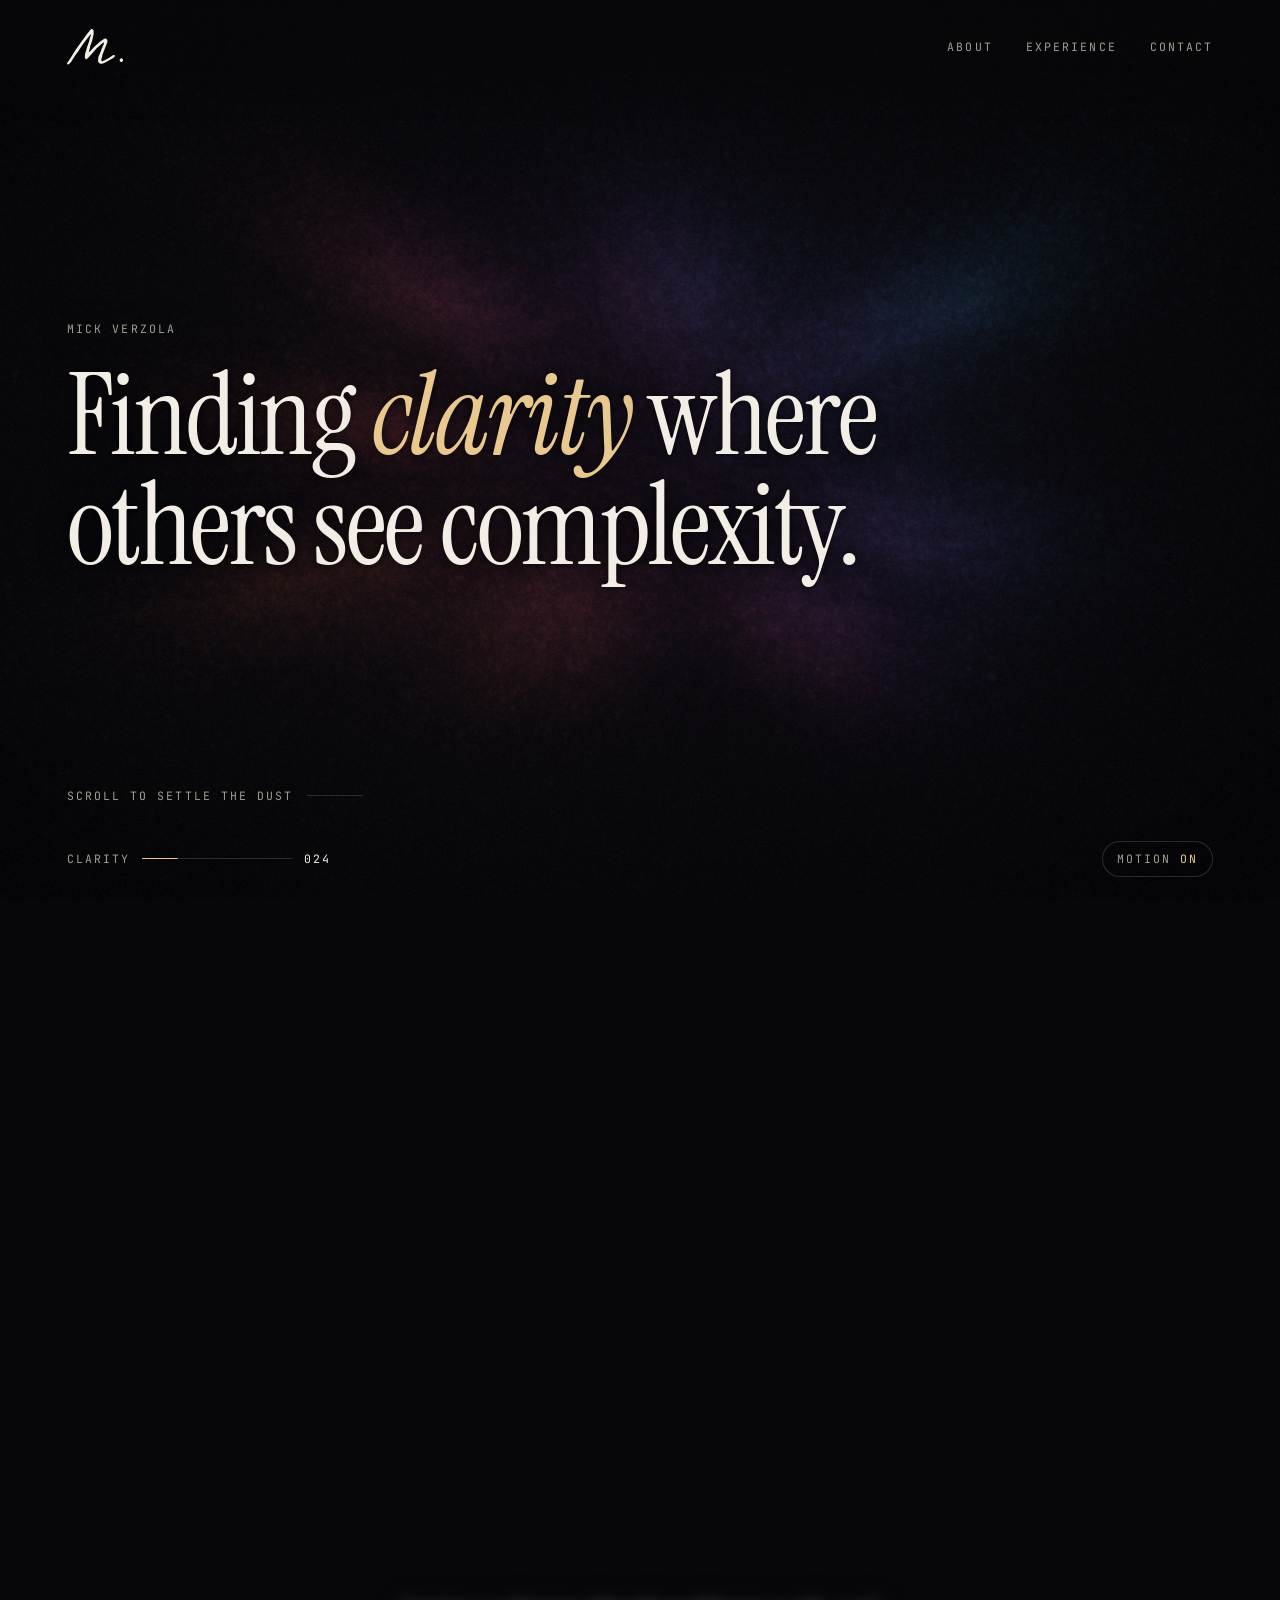
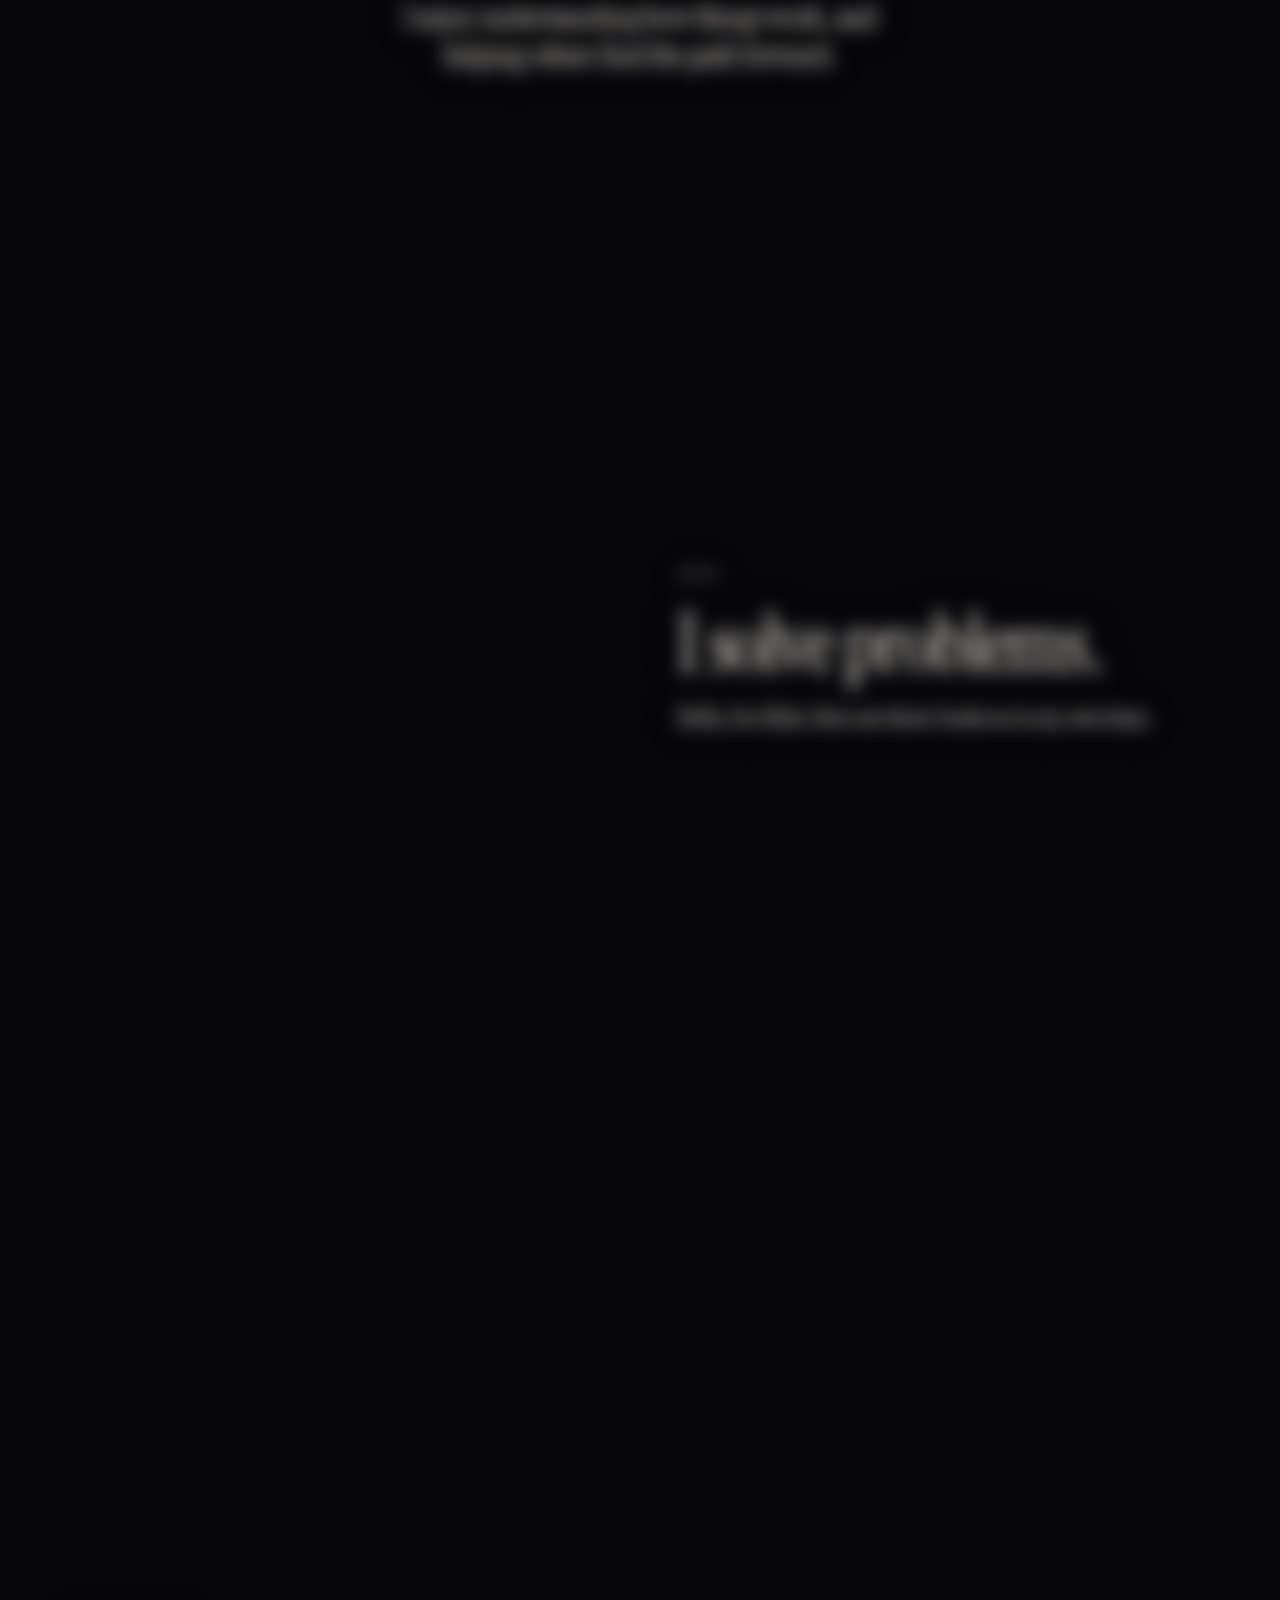
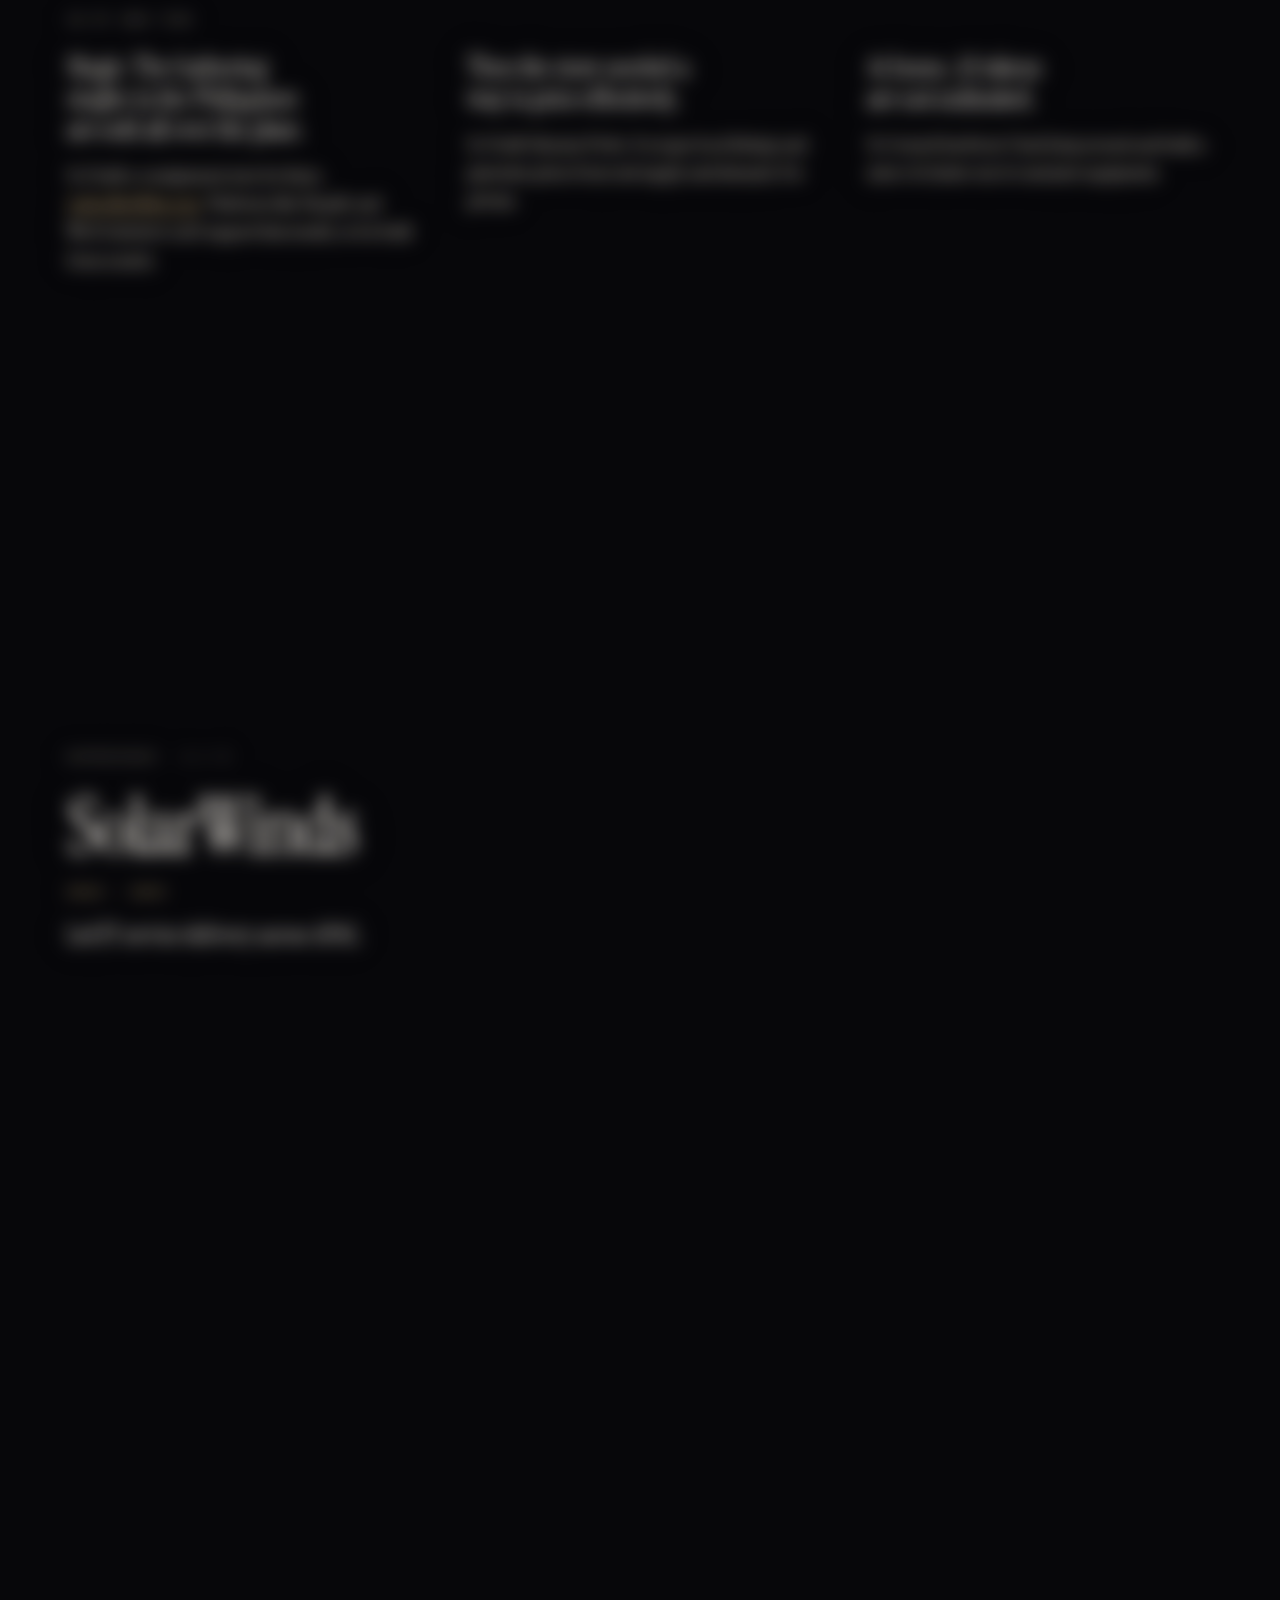
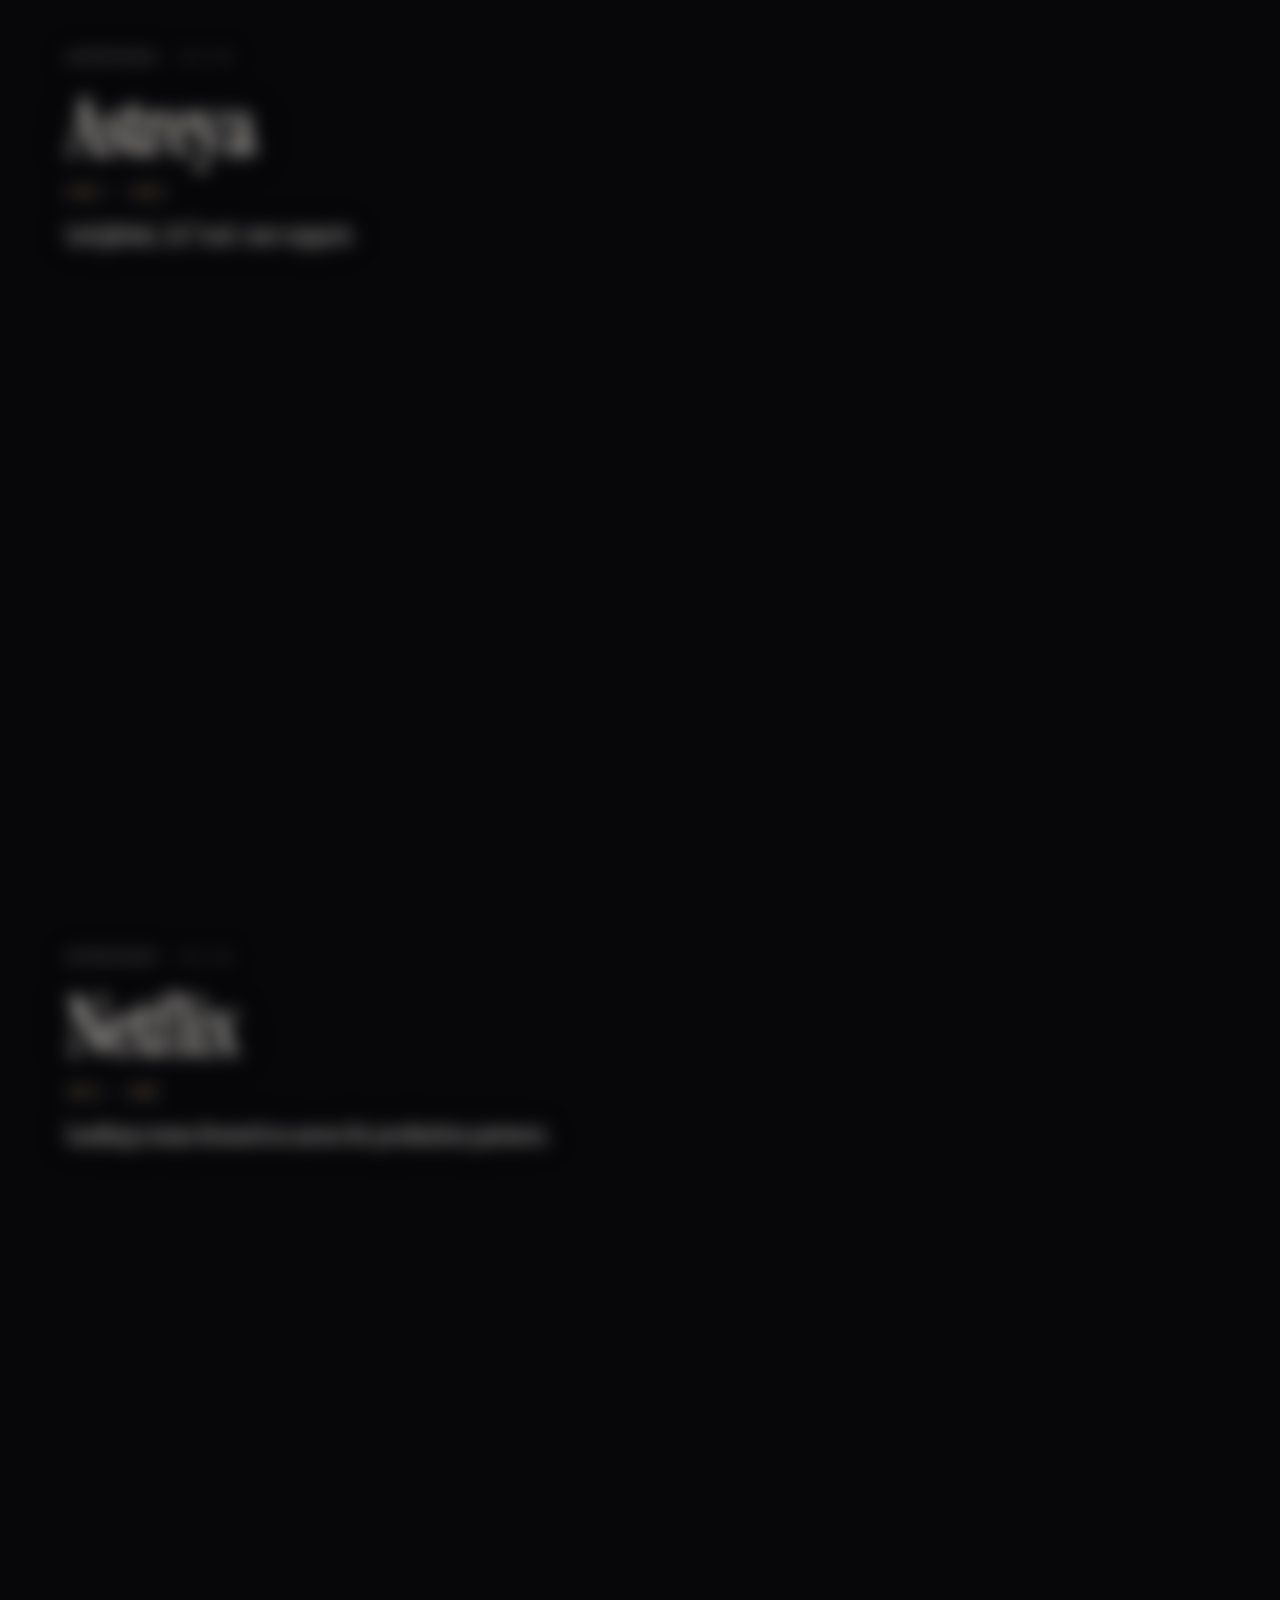
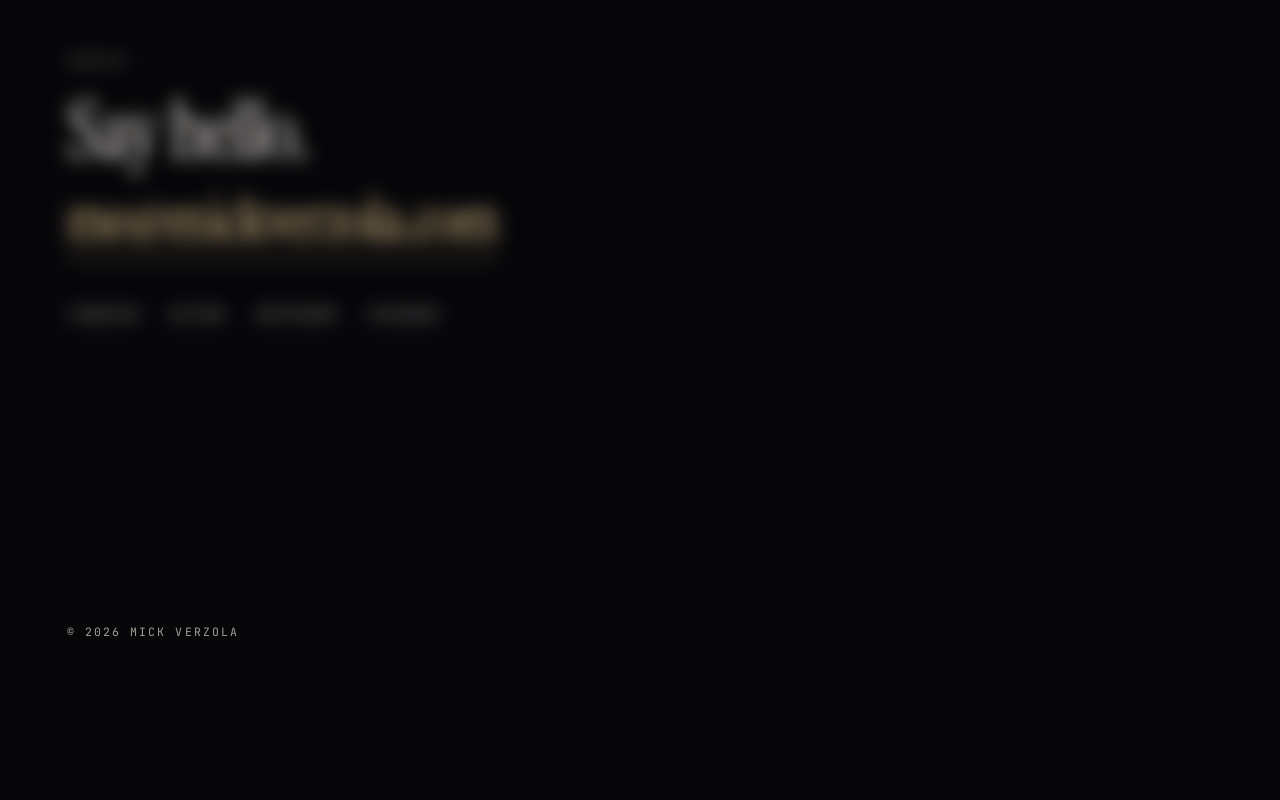
==== commit f37f7e84: "Reframe the personal work as problems solved; fix the header logo - About now reads "I solve problem" ====
--- a/index.html
+++ b/index.html
@@ -40,7 +40,7 @@
 
 <header class="bar">
   <a class="logo" href="#top" aria-label="Mick Verzola, back to top">
-    <svg viewBox="79 74 332 211" aria-hidden="true" focusable="false"><use href="#m"/></svg>
+    <svg viewBox="0 0 332 211" aria-hidden="true" focusable="false"><use href="#m"/></svg>
   </a>
   <nav aria-label="Sections">
     <a href="#about">About</a>
@@ -60,7 +60,7 @@
   </section>
 
   <section class="scene scene-mark" data-scene="mark">
-    <svg class="static-only big-mark" viewBox="79 74 332 211" aria-hidden="true" focusable="false"><use href="#m"/></svg>
+    <svg class="static-only big-mark" viewBox="0 0 332 211" aria-hidden="true" focusable="false"><use href="#m"/></svg>
     <div class="copy">
       <p class="lede">I enjoy understanding how things work, and helping others find the path forward.</p>
     </div>
@@ -73,9 +73,28 @@
          alt="Mick Verzola in a cap and sunglasses, smiling outdoors under a tree">
     <div class="copy">
       <p class="label">About</p>
-      <h2>Hello, I’m Mick.</h2>
-      <p>I lead and support people at Netflix.</p>
-      <p>On my own time I build things: a store for Magic: The Gathering singles, live at <a class="text-link" href="https://wahcollectibles.com" target="_blank" rel="noopener">wahcollectibles.com</a>, and an AI stack that runs on three machines at home.</p>
+      <h2>I solve problems.</h2>
+      <p>Hello, I’m Mick. Here are three I took on in my own time.</p>
+    </div>
+  </section>
+
+  <section class="scene scene-problems" data-scene="problems">
+    <div class="copy">
+      <p class="label">In my own time</p>
+      <ol class="problems">
+        <li>
+          <h3>Magic: The Gathering singles in the Philippines are sold all over the place.</h3>
+          <p>So I built a consignment store for them, <a class="text-link" href="https://wahcollectibles.com" target="_blank" rel="noopener">wahcollectibles.com</a>. Platforms like Shopify and WooCommerce can’t support that model, so it is built from scratch.</p>
+        </li>
+        <li>
+          <h3>Then the store needed a way to price effectively.</h3>
+          <p>So I built Gitaxian Probe. It scrapes local listings and generates prices from real supply and demand. It is private.</p>
+        </li>
+        <li>
+          <h3>At home, AI tokens are not unlimited.</h3>
+          <p>So I reused hardware I had lying around and built a micro AI cluster out of consumer equipment.</p>
+        </li>
+      </ol>
     </div>
   </section>
 
--- a/styles.css
+++ b/styles.css
@@ -42,8 +42,8 @@
 ::selection{ background: var(--gold); color: var(--bg); }
 
 a{ color: inherit; text-decoration: none; }
-p, h1, h2, ul{ margin: 0; }
-ul{ padding: 0; list-style: none; }
+p, h1, h2, h3, ul, ol{ margin: 0; }
+ul, ol{ padding: 0; list-style: none; }
 
 :focus-visible{
   outline: 2px solid var(--gold);
@@ -190,6 +190,13 @@
   -webkit-text-stroke: 1px var(--gold);
   margin: 0 0 .12em -.03em;
 }
+
+/* problems: three columns of words; main.js forms a small diagram above each */
+.scene-problems{ align-items: end; }
+.scene-problems .copy{ max-width: none; }
+.problems{ display: grid; grid-template-columns: repeat(3, 1fr); gap: 2rem clamp(24px, 4.2vw, 72px); }
+.problems h3{ font-weight: 400; font-size: 1.1em; line-height: 1.12; letter-spacing: -.005em; margin-bottom: .55em; text-wrap: balance; }
+.problems p{ font-size: .8em; line-height: 1.4; color: #d3ccc0; max-width: 26em; }
 
 /* contact */
 .scene-contact{ align-items: start; grid-template-rows: 1fr auto; row-gap: 3rem; }
@@ -257,6 +264,8 @@
   .tagline{ font-size: clamp(2.5rem, 13vw, 5.4rem); }
   .scene-about, .scene-year{ grid-template-columns: 1fr; }
   .scene-about .copy, .scene-year .copy{ grid-column: 1; }
+  .problems{ grid-template-columns: 1fr; gap: 1.3rem; }
+  .problems p{ font-size: .86em; }
   .gl .scene-about, .gl .scene-year, .gl .scene-mark{ align-items: end; padding-bottom: clamp(84px, 13vh, 150px); }
   html:not(.gl) .scene-about{ row-gap: 2rem; }
   html:not(.gl) .portrait{ grid-row: auto; }
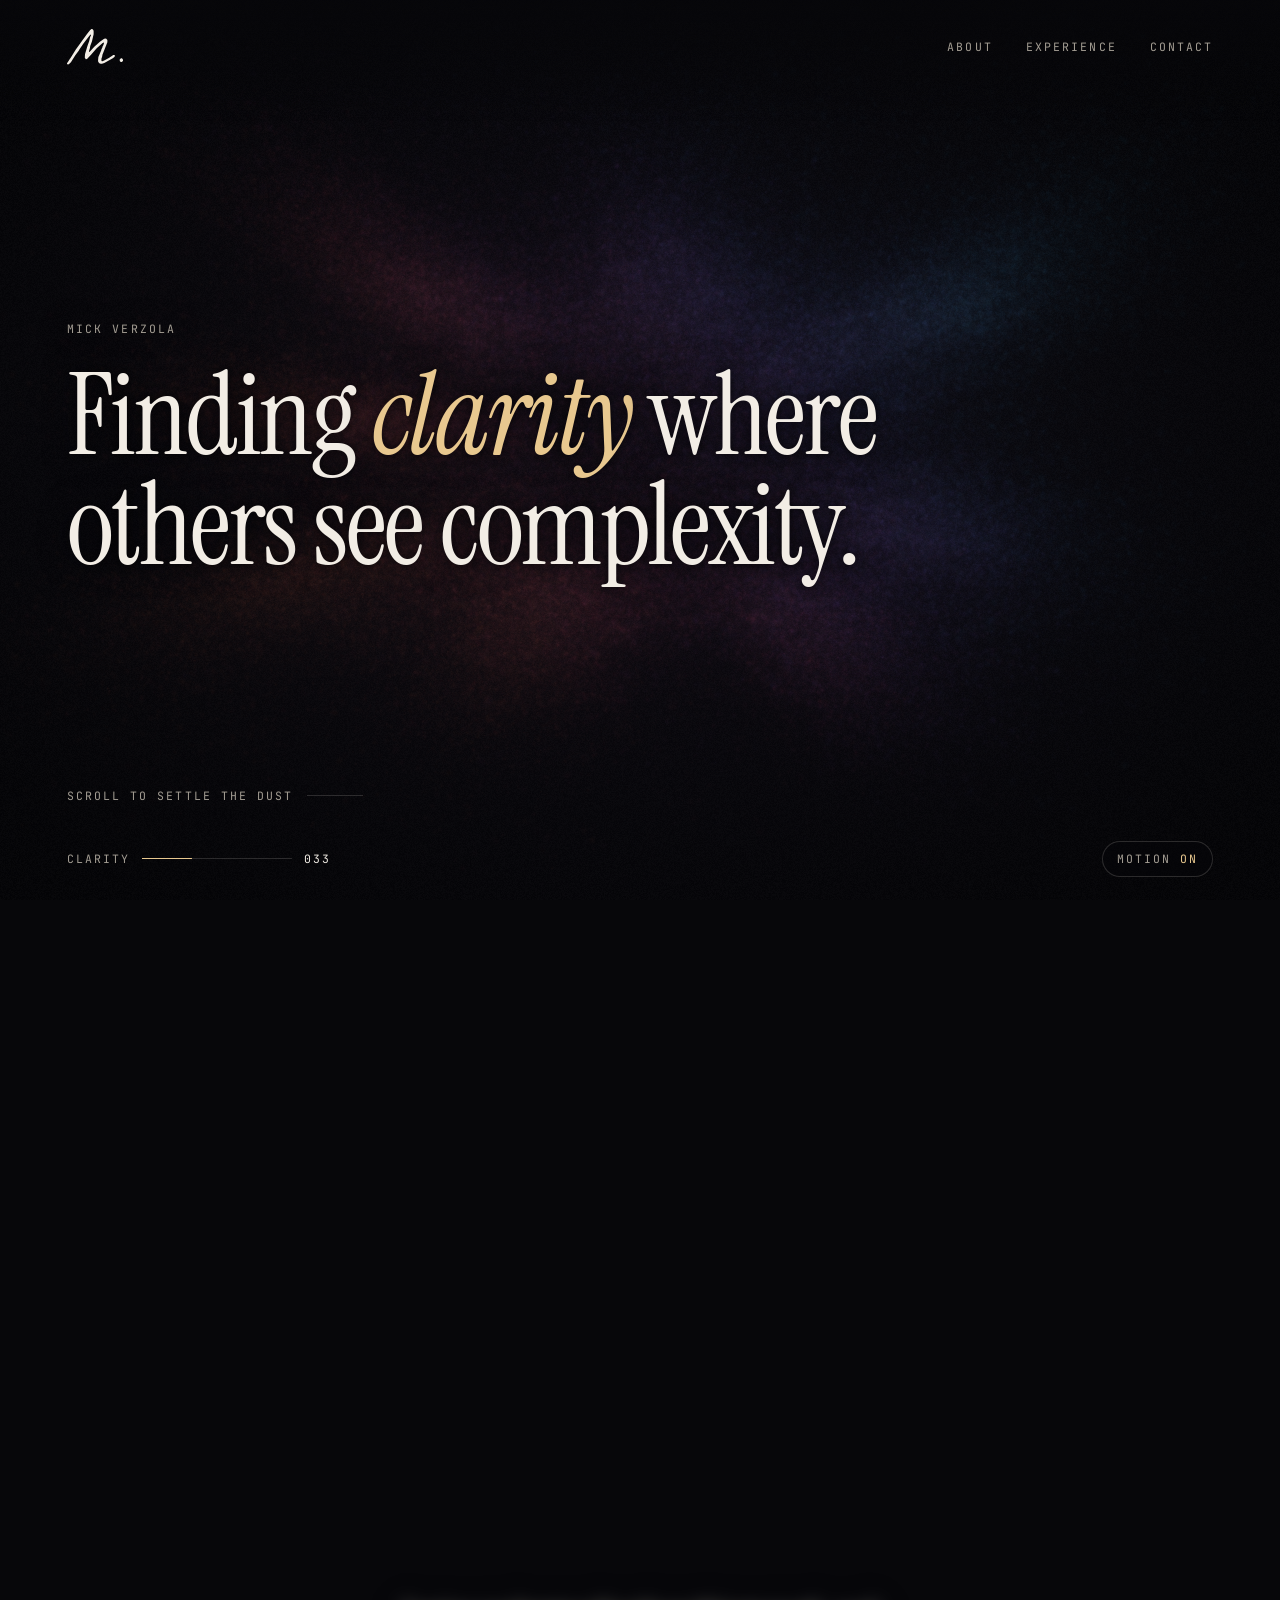
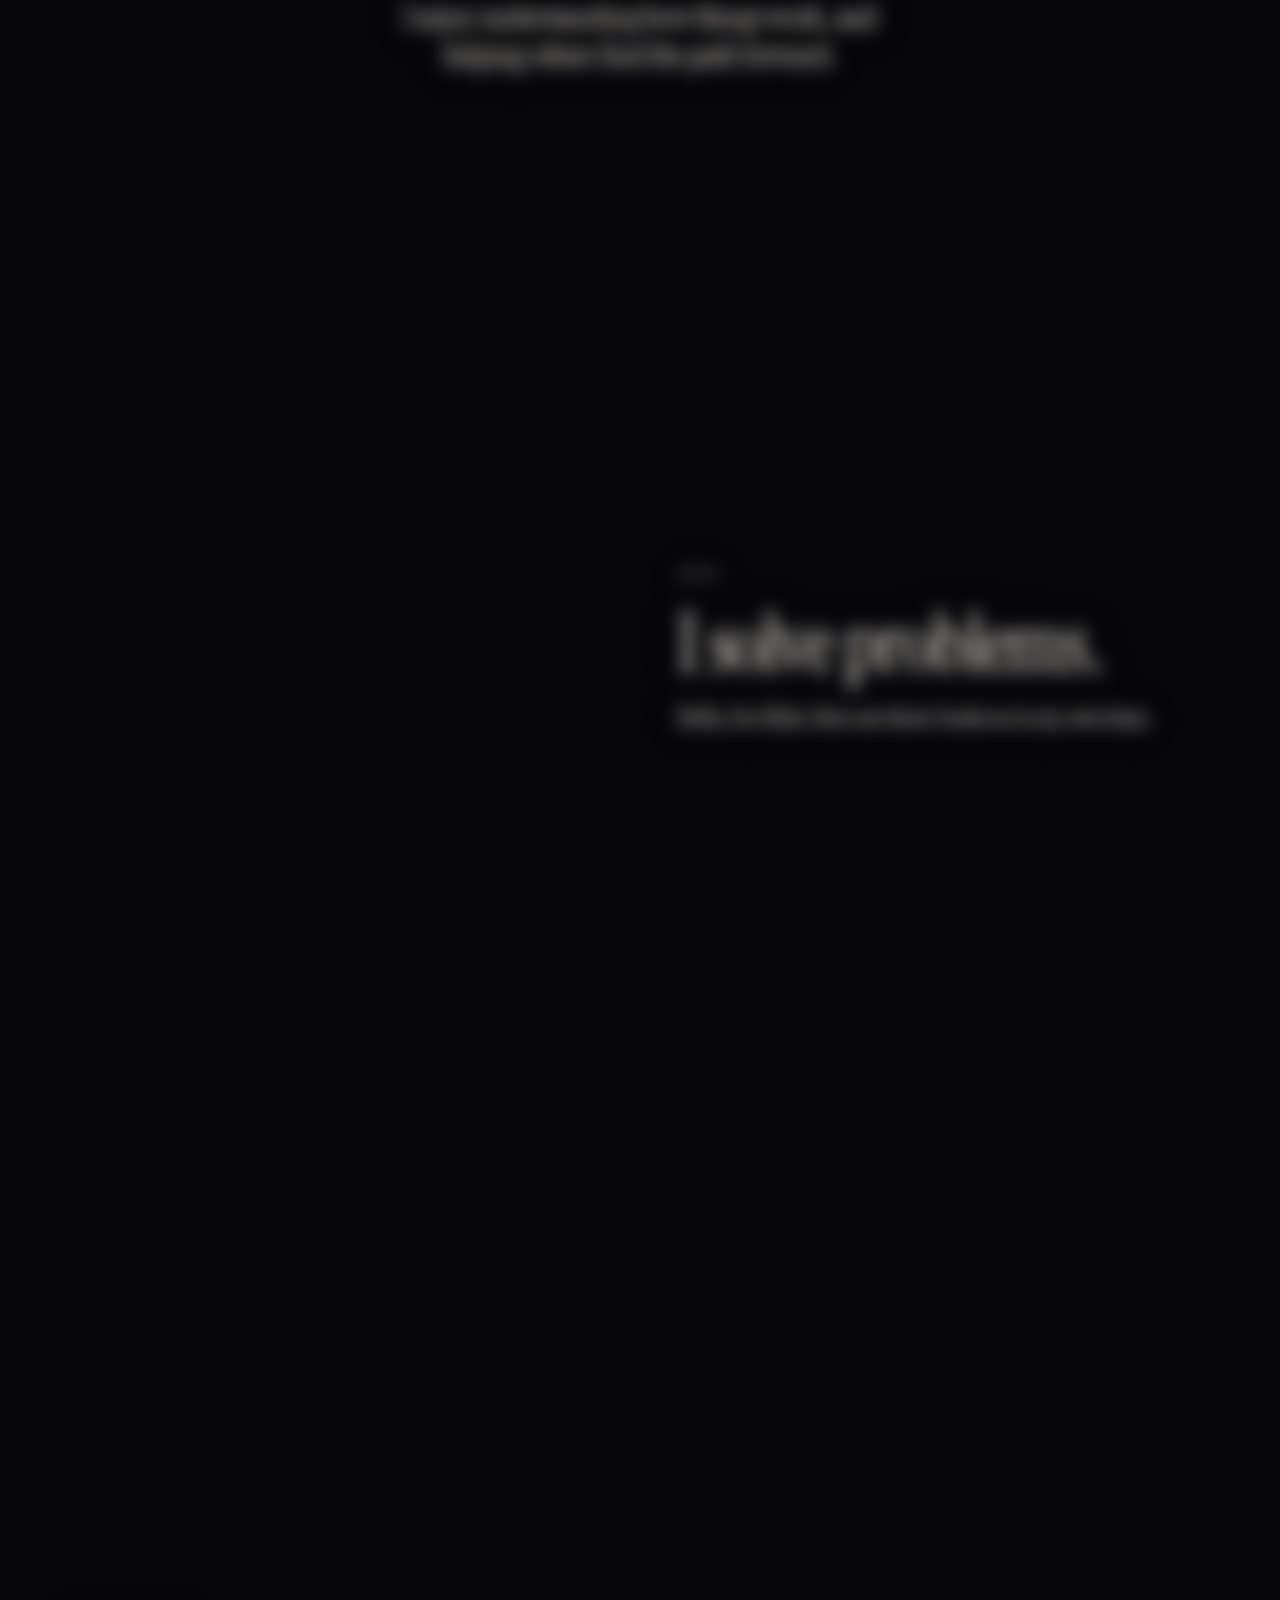
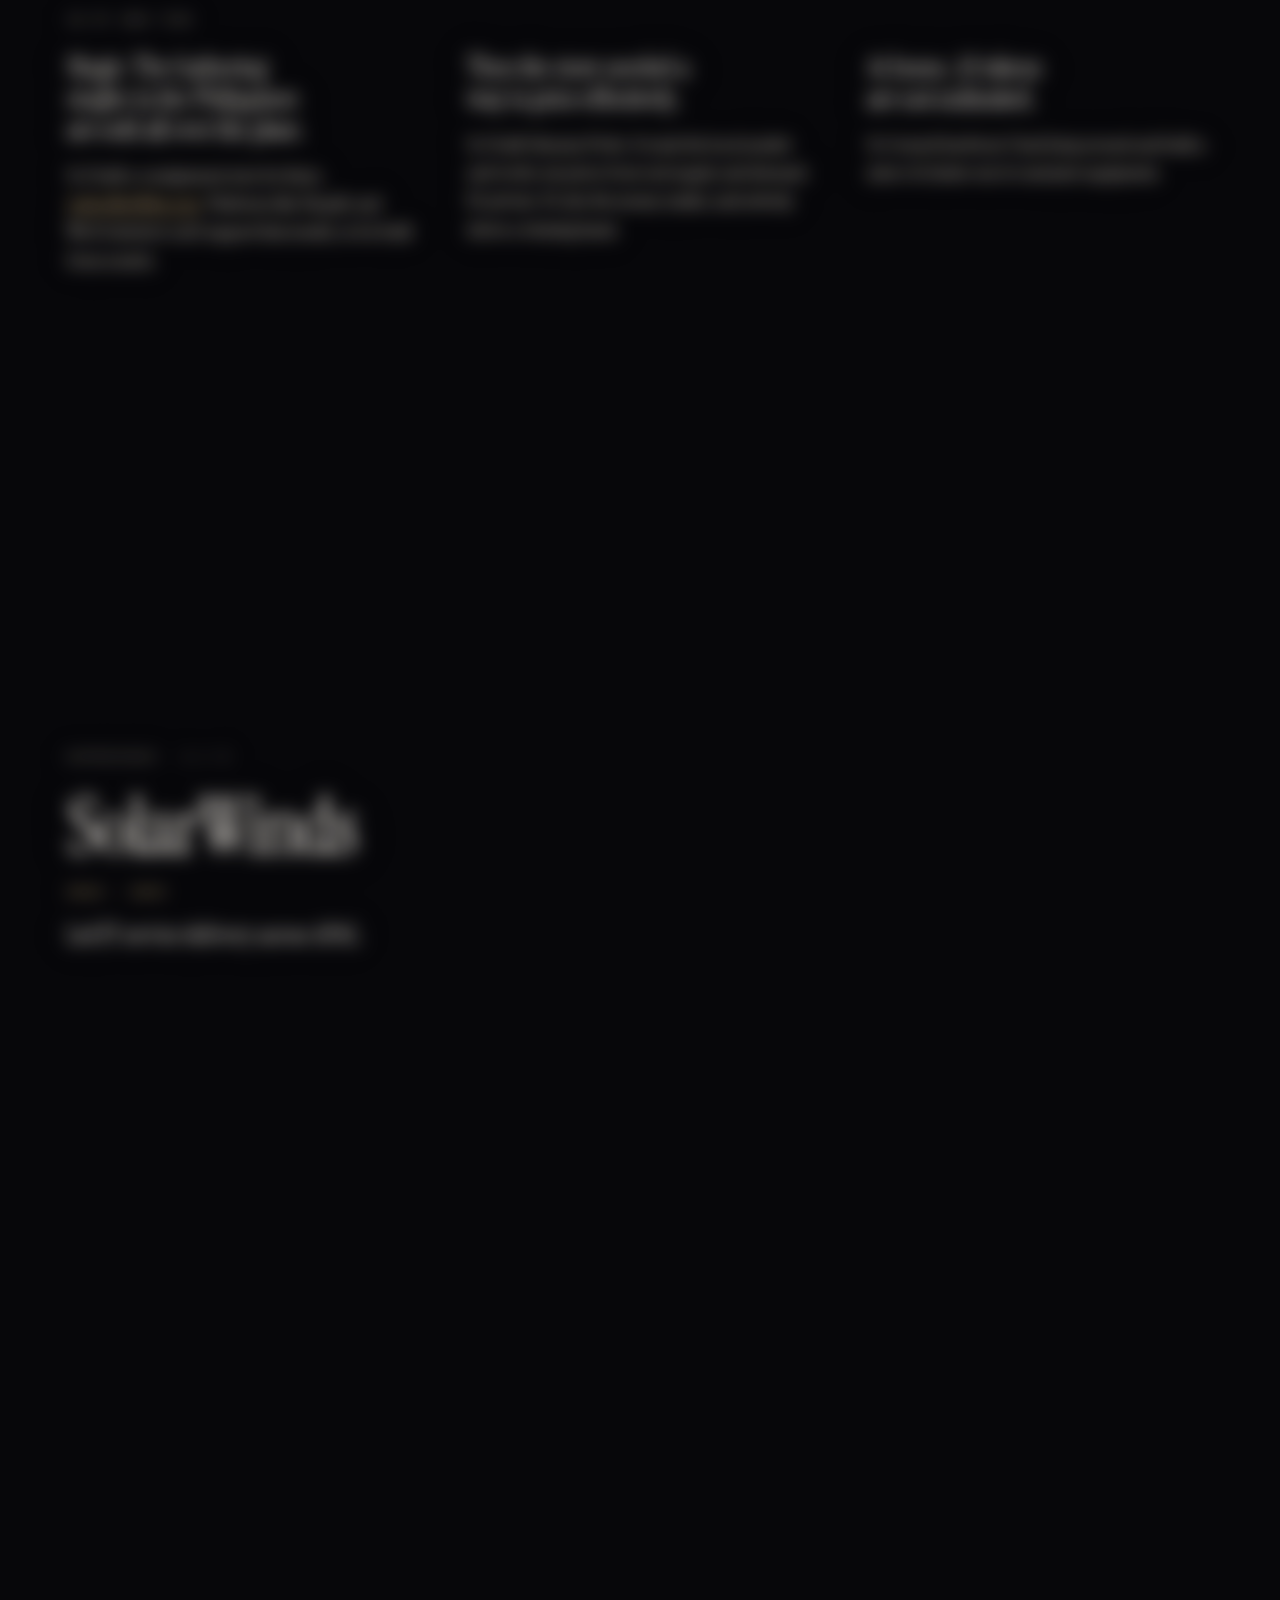
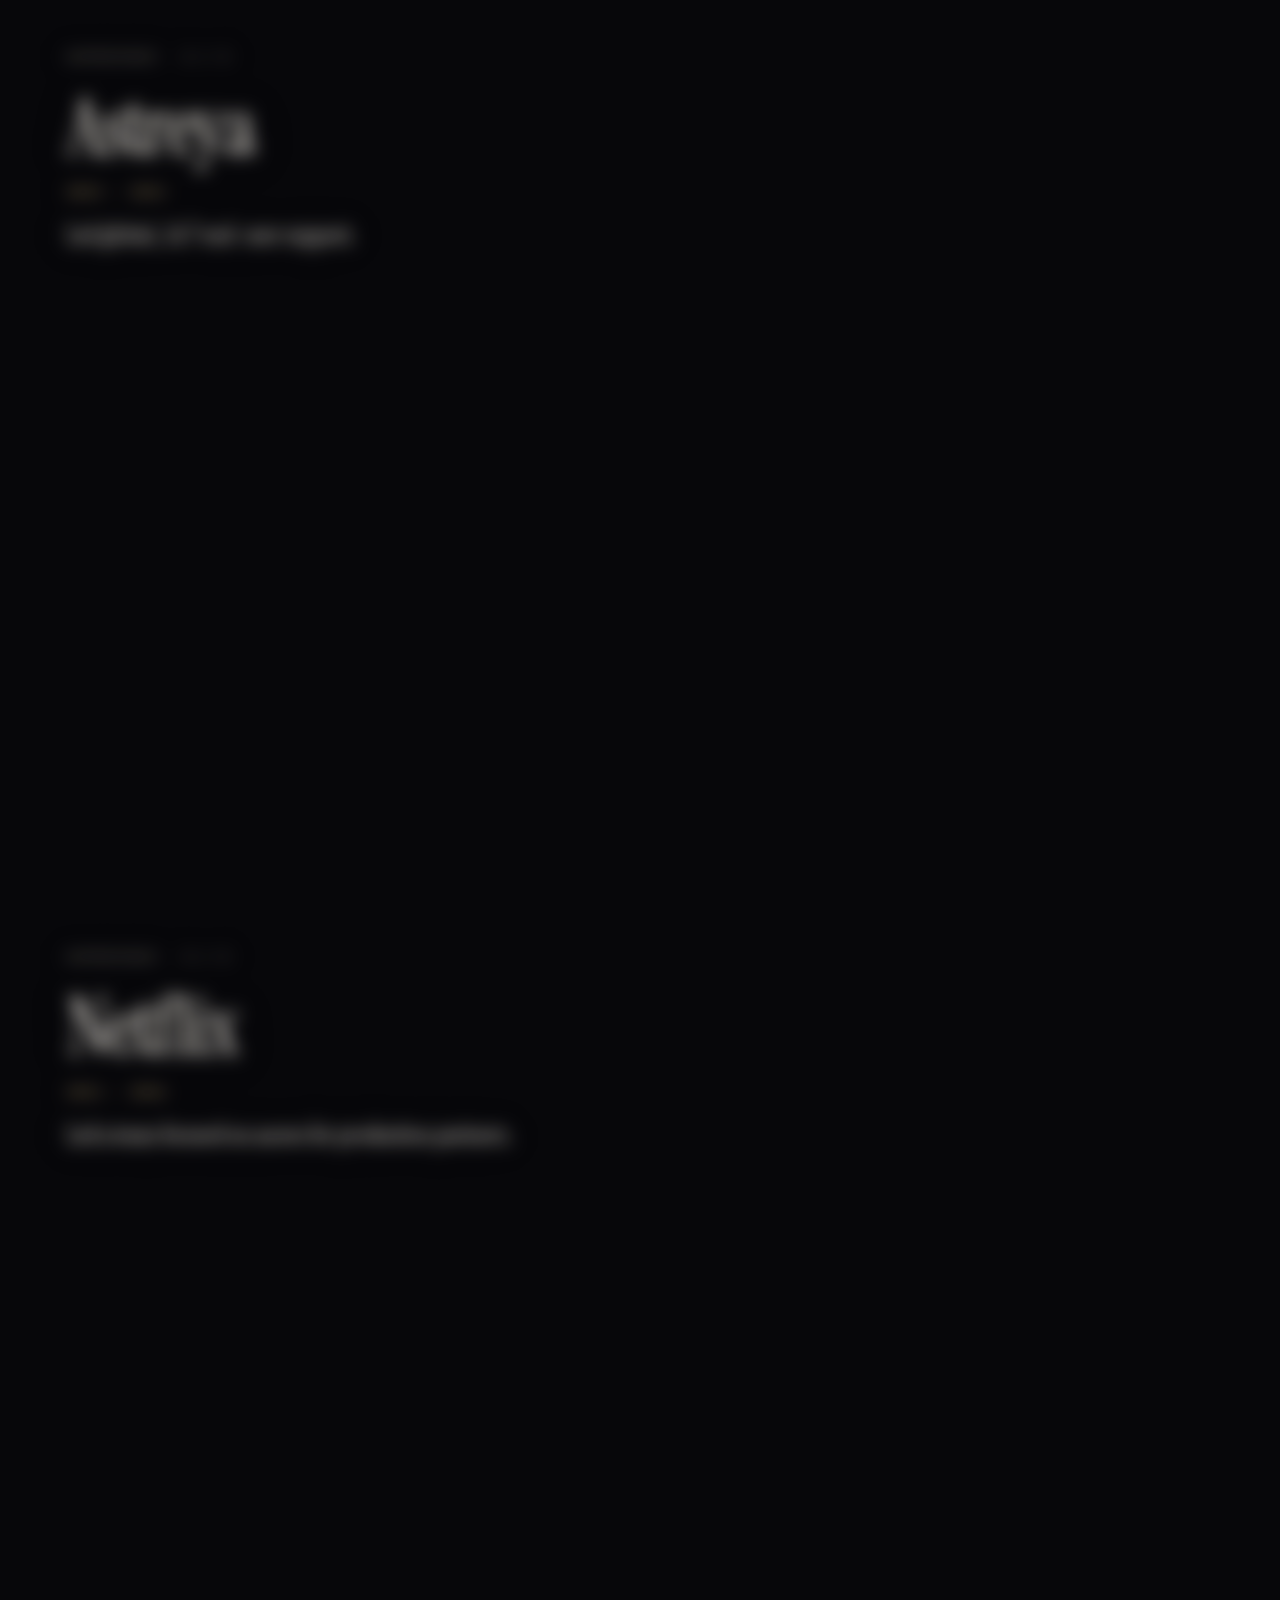
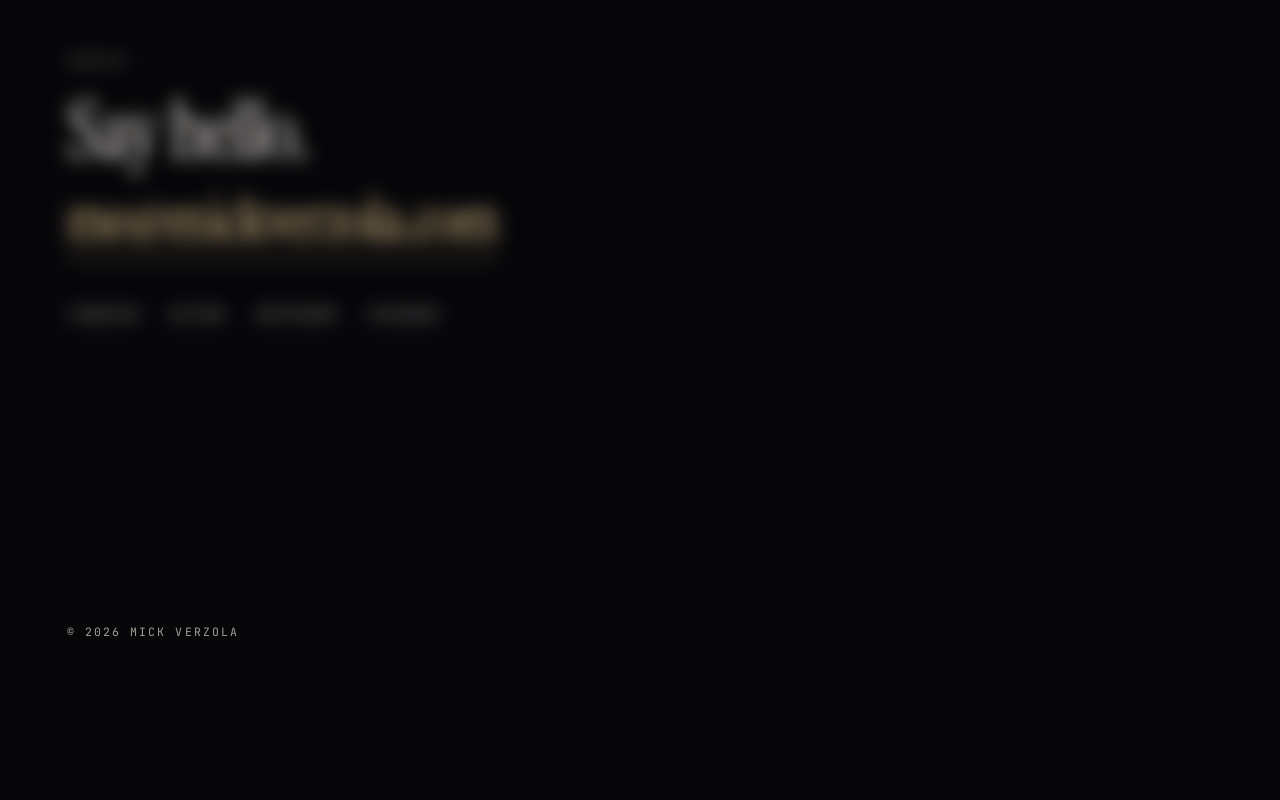
==== commit 2cbac75c: "Netflix entry to past tense; soften and lighten the Gitaxian Probe line - Netflix now reads 2024 - 2" ====
--- a/index.html
+++ b/index.html
@@ -88,7 +88,7 @@
         </li>
         <li>
           <h3>Then the store needed a way to price effectively.</h3>
-          <p>So I built Gitaxian Probe. It scrapes local listings and generates prices from real supply and demand. It is private.</p>
+          <p>So I built Gitaxian Probe. It reads the local market and works out prices from real supply and demand. It’s private. It’s also the money maker, and nobody shows a winning hand.</p>
         </li>
         <li>
           <h3>At home, AI tokens are not unlimited.</h3>
@@ -123,8 +123,8 @@
       <p class="label">Experience <span aria-hidden="true">· 3 / 3</span></p>
       <p class="static-only big-year" aria-hidden="true">2024</p>
       <h2>Netflix</h2>
-      <p class="range">2024 – now</p>
-      <p>Leading a team focused on access for production partners.</p>
+      <p class="range">2024 – 2026</p>
+      <p>Led a team focused on access for production partners.</p>
     </div>
   </section>
 
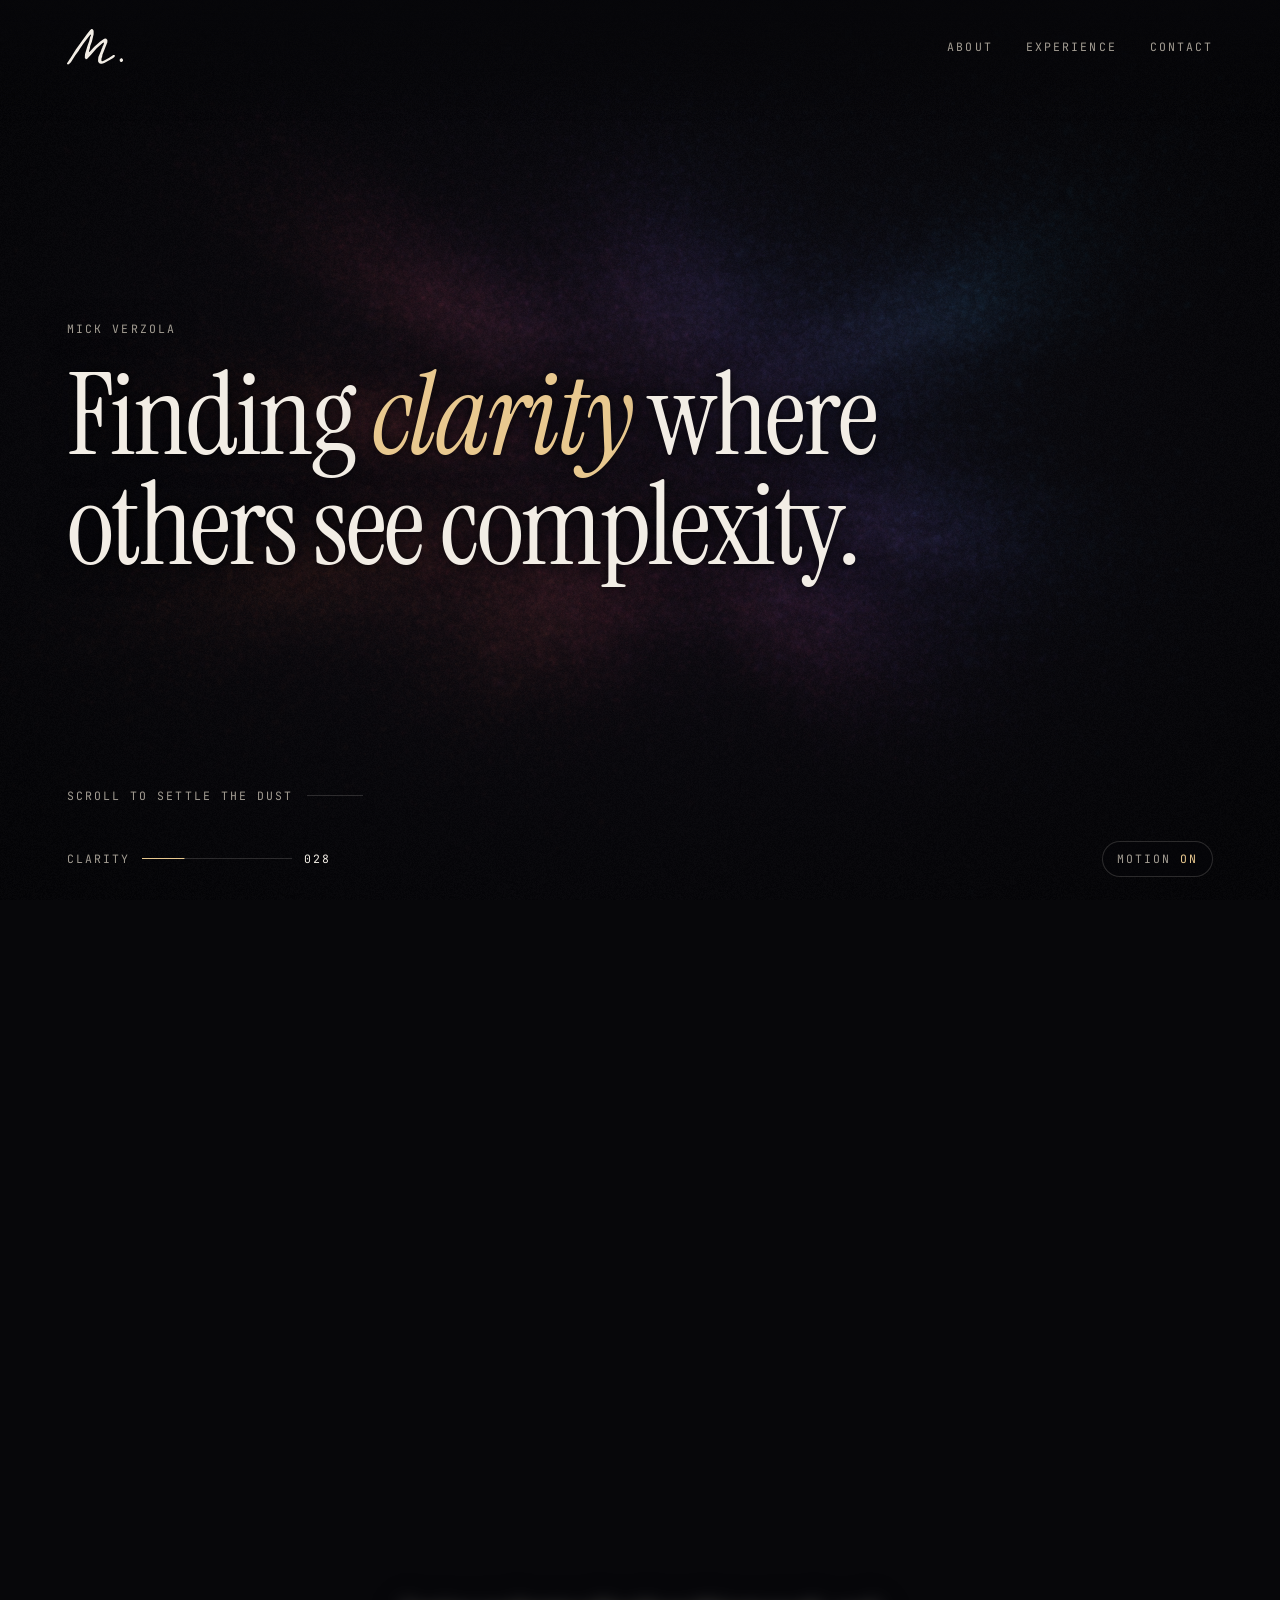
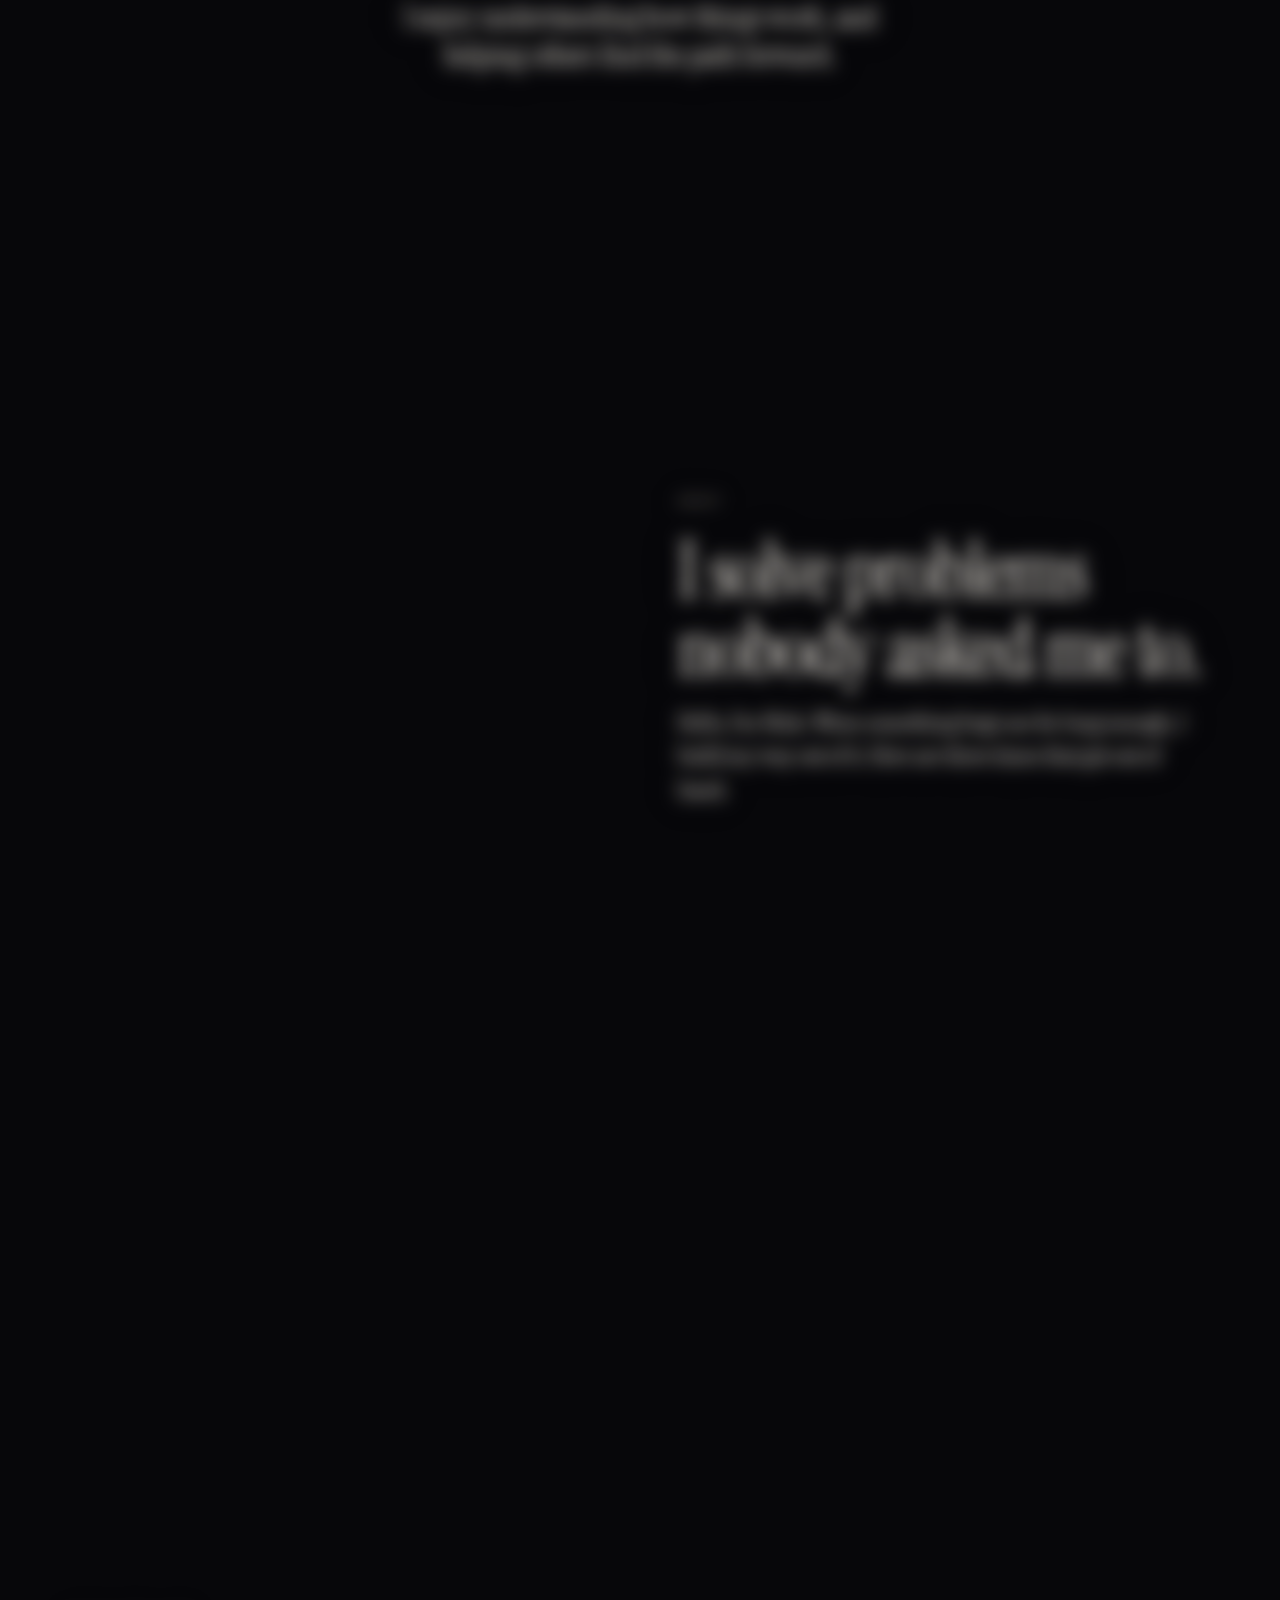
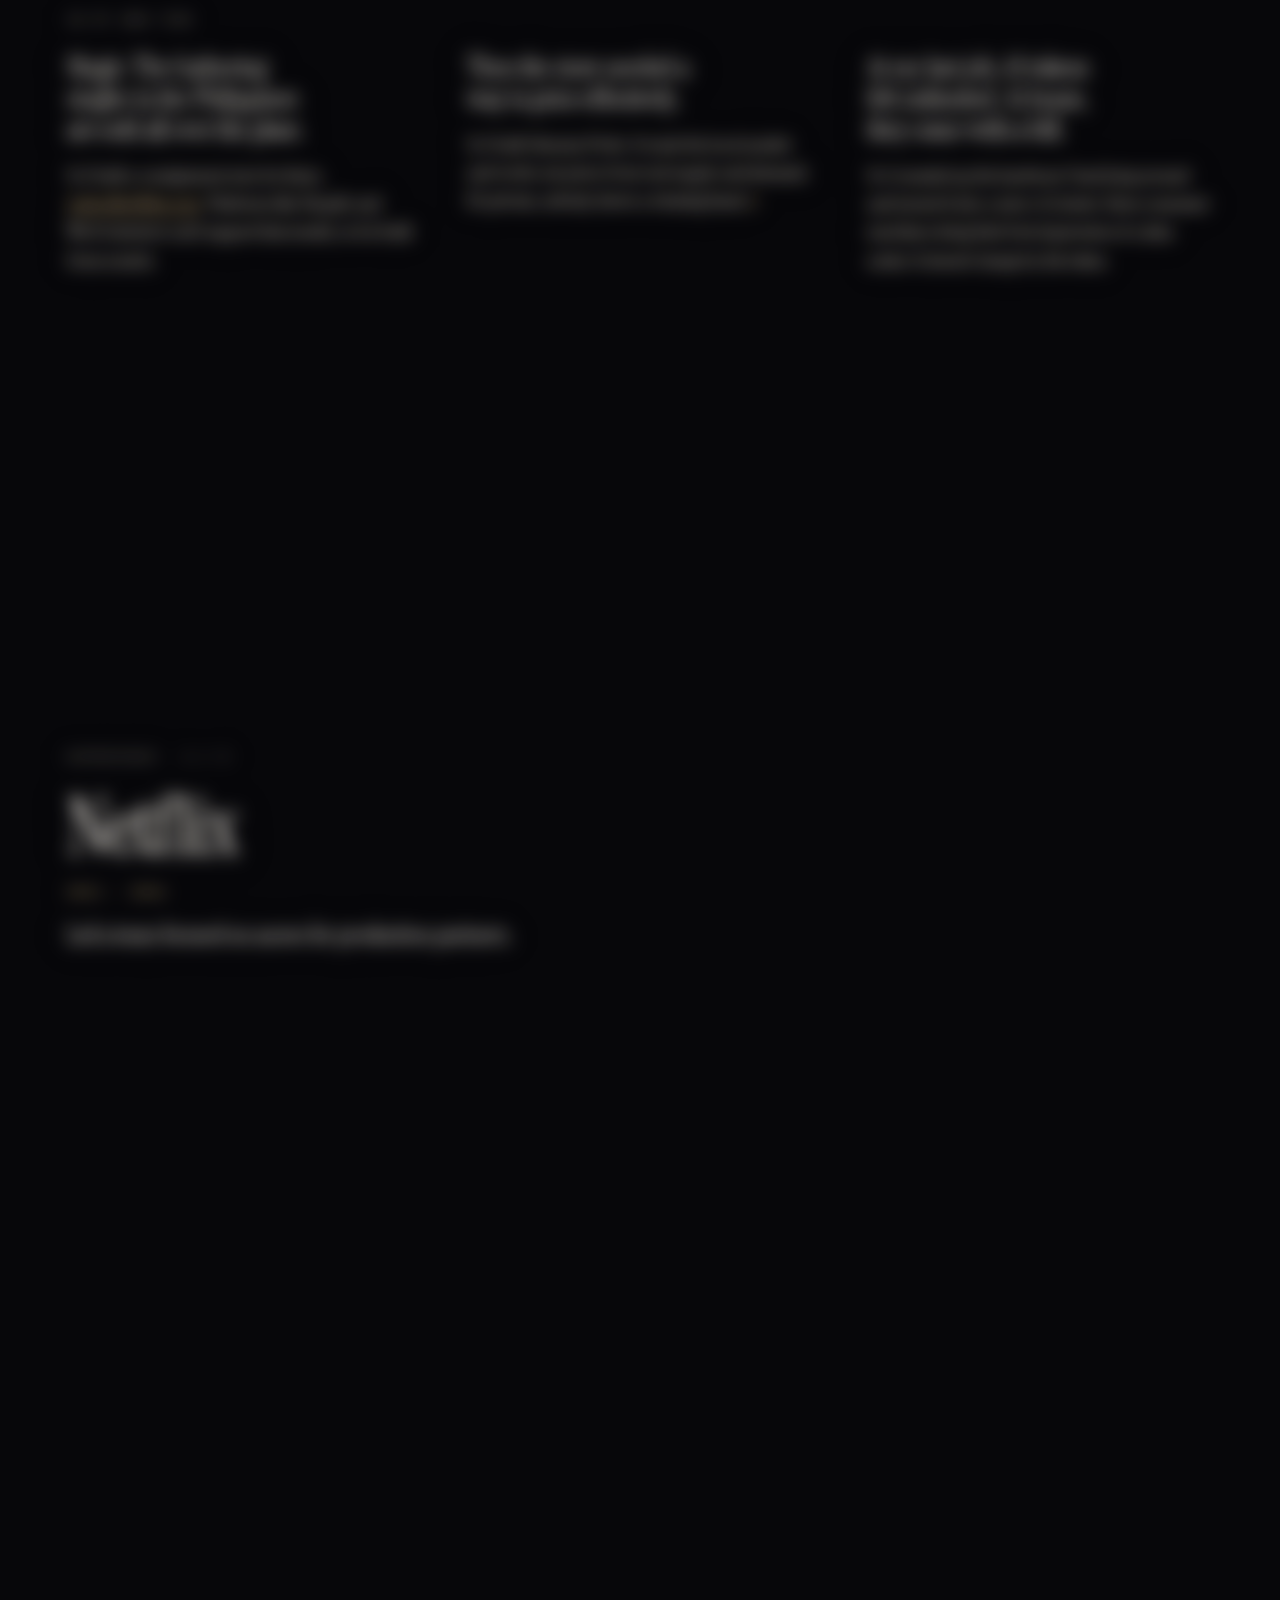
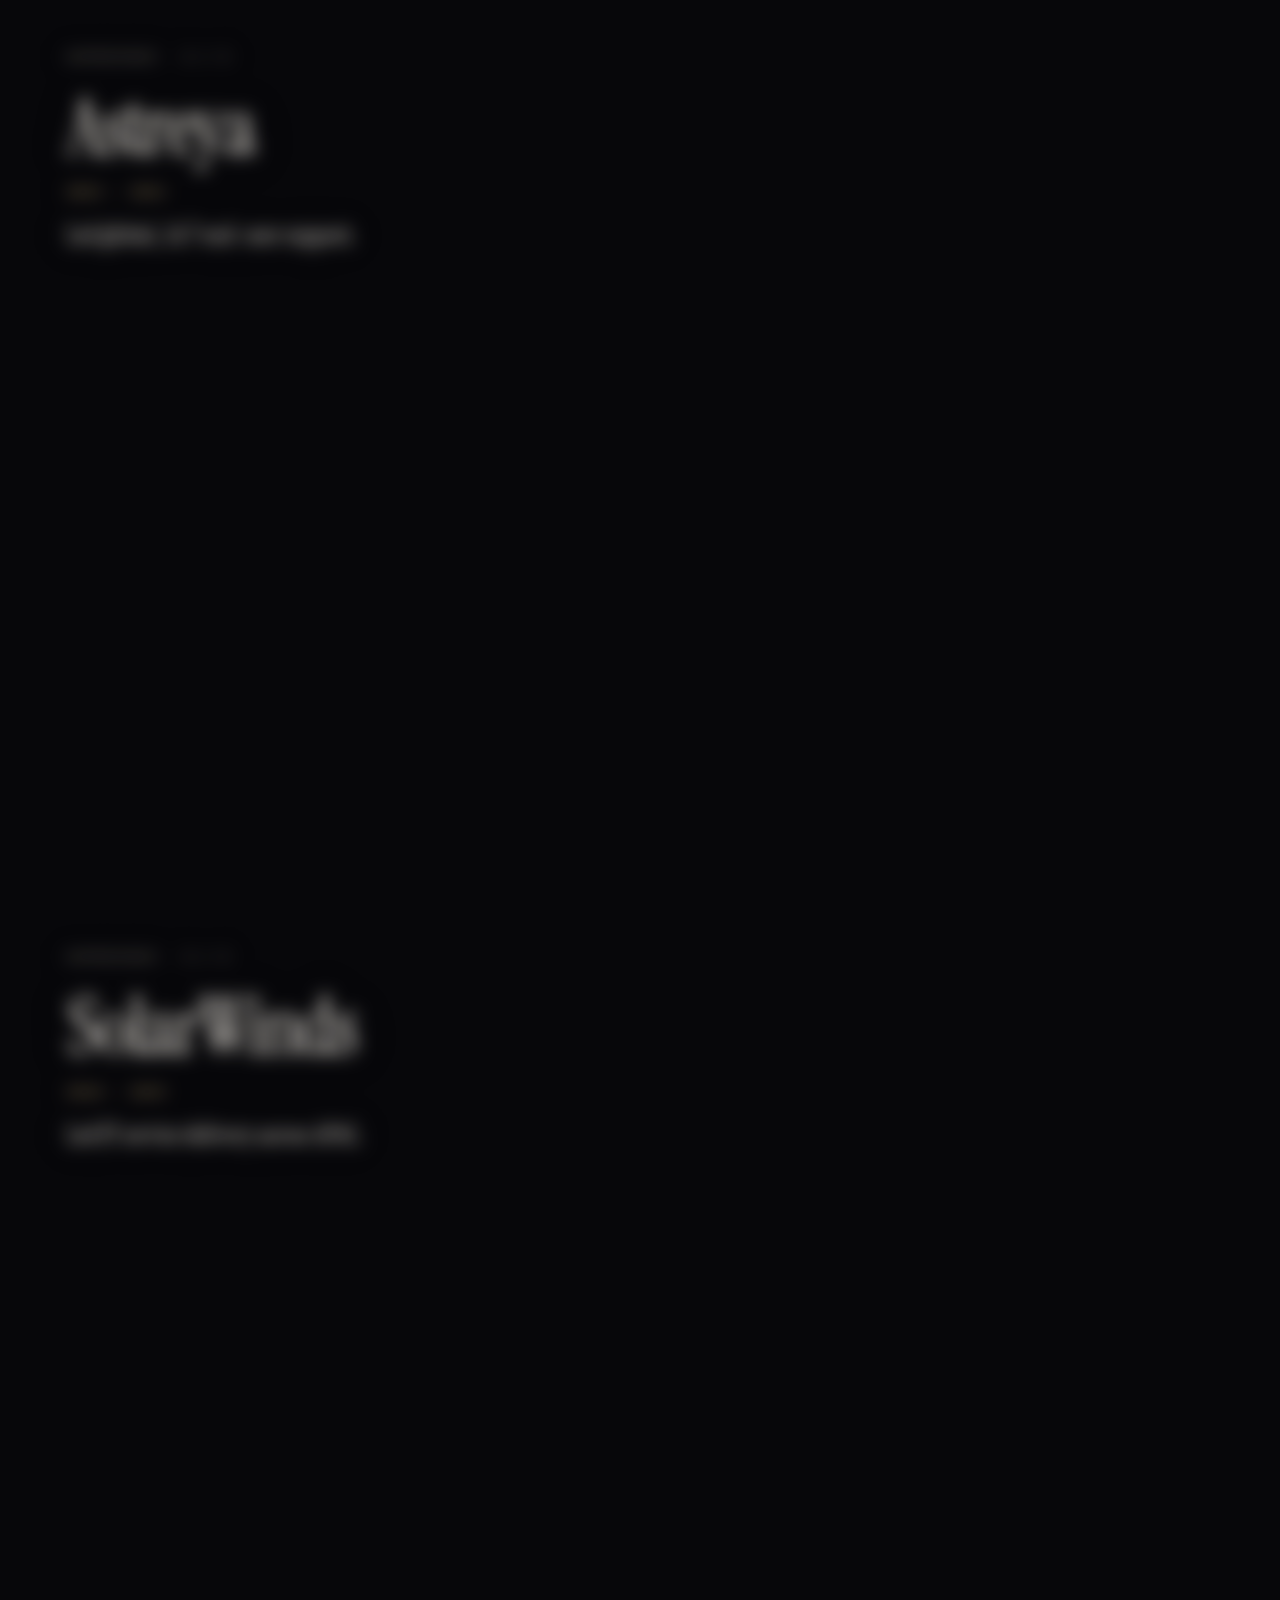
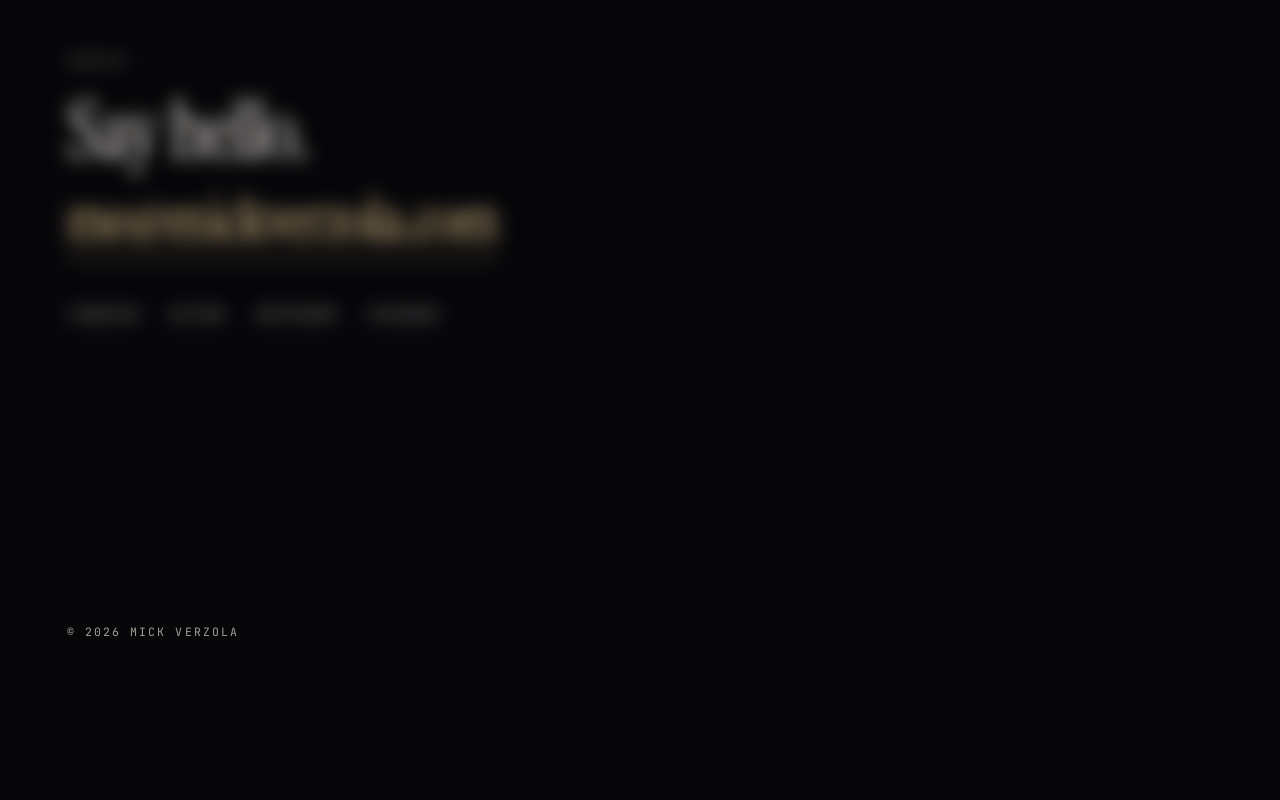
==== commit ccea71a2: "Motion off becomes still frames of the dust; sharper copy; newest experience first - Motion off (the" ====
--- a/index.html
+++ b/index.html
@@ -21,6 +21,8 @@
 <link rel="preconnect" href="https://fonts.gstatic.com" crossorigin>
 <link href="https://fonts.googleapis.com/css2?family=Instrument+Serif:ital@0;1&family=JetBrains+Mono:wght@400;500&display=swap" rel="stylesheet">
 <link rel="stylesheet" href="styles.css">
+<!-- Use the scene layout from the first paint when the dust can run, so the page does not jump. -->
+<script>if (window.WebGL2RenderingContext && !/[?&]still/.test(location.search)) document.documentElement.classList.add('fx');</script>
 <script type="module" src="main.js"></script>
 </head>
 <body>
@@ -73,8 +75,8 @@
          alt="Mick Verzola in a cap and sunglasses, smiling outdoors under a tree">
     <div class="copy">
       <p class="label">About</p>
-      <h2>I solve problems.</h2>
-      <p>Hello, I’m Mick. Here are three I took on in my own time.</p>
+      <h2>I solve problems nobody asked me to.</h2>
+      <p>Hello, I’m Mick. When something bugs me for long enough, I build my way out of it. Here are three times that got out of hand.</p>
     </div>
   </section>
 
@@ -88,23 +90,23 @@
         </li>
         <li>
           <h3>Then the store needed a way to price effectively.</h3>
-          <p>So I built Gitaxian Probe. It reads the local market and works out prices from real supply and demand. It’s private. It’s also the money maker, and nobody shows a winning hand.</p>
+          <p>So I built Gitaxian Probe. It reads the local market and works out prices from real supply and demand. It’s private, nobody shows a winning hand <span class="wink">;)</span></p>
         </li>
         <li>
-          <h3>At home, AI tokens are not unlimited.</h3>
-          <p>So I reused hardware I had lying around and built a micro AI cluster out of consumer equipment.</p>
+          <h3>At my last job, AI tokens felt unlimited. At home, they come with a bill.</h3>
+          <p>So I rounded up the hardware I had lying around and turned it into a micro AI cluster: three consumer machines doing their best impression of a data center. It doesn’t charge by the token.</p>
         </li>
       </ol>
     </div>
   </section>
 
-  <section class="scene scene-year" id="experience" data-scene="y2018">
+  <section class="scene scene-year" id="experience" data-scene="y2024">
     <div class="copy">
       <p class="label">Experience <span aria-hidden="true">· 1 / 3</span></p>
-      <p class="static-only big-year" aria-hidden="true">2018</p>
-      <h2>SolarWinds</h2>
-      <p class="range">2018 – 2023</p>
-      <p>Led IT service delivery across APAC.</p>
+      <p class="static-only big-year" aria-hidden="true">2024</p>
+      <h2>Netflix</h2>
+      <p class="range">2024 – 2026</p>
+      <p>Led a team focused on access for production partners.</p>
     </div>
   </section>
 
@@ -118,13 +120,13 @@
     </div>
   </section>
 
-  <section class="scene scene-year" data-scene="y2024">
+  <section class="scene scene-year" data-scene="y2018">
     <div class="copy">
       <p class="label">Experience <span aria-hidden="true">· 3 / 3</span></p>
-      <p class="static-only big-year" aria-hidden="true">2024</p>
-      <h2>Netflix</h2>
-      <p class="range">2024 – 2026</p>
-      <p>Led a team focused on access for production partners.</p>
+      <p class="static-only big-year" aria-hidden="true">2018</p>
+      <h2>SolarWinds</h2>
+      <p class="range">2018 – 2023</p>
+      <p>Led IT service delivery across APAC.</p>
     </div>
   </section>
 
@@ -151,6 +153,7 @@
     <span class="meter-bar"><i></i></span>
     <span class="meter-val">000</span>
   </div>
+  <p class="still-note" aria-hidden="true"></p>
   <button class="motion" type="button" aria-pressed="false" hidden>Motion <span>off</span></button>
 </div>
 
--- a/styles.css
+++ b/styles.css
@@ -1,7 +1,8 @@
 /* mickverzola.com
-   Two modes share this stylesheet:
-   - default: a still, complete page (no JavaScript, no WebGL, or motion turned off)
-   - html.gl: main.js is drawing the dust field behind the page, one scene per screen */
+   Three modes share this stylesheet (main.js sets the classes on <html>):
+   - fx gl      live: the dust field runs behind the page, one scene per screen
+   - fx plates  motion off: the same scenes, each with a still frame of its dust as a backdrop
+   - (neither)  plain: no JavaScript or no WebGL2; an ordinary page with the photo and logo */
 
 :root{
   --bg: #07070a;
@@ -37,7 +38,7 @@
     var(--bg);
   background-attachment: fixed;
 }
-.gl body{ background: var(--bg); }
+.fx body{ background: var(--bg); }
 
 ::selection{ background: var(--gold); color: var(--bg); }
 
@@ -73,6 +74,27 @@
   transition: opacity 1.4s ease;
 }
 .gl #field{ opacity: 1; }
+
+/* A still frame of a scene, hung behind its section and faded out toward its neighbours. */
+.plate{
+  display: none;
+  position: absolute; left: 0; top: 50%; z-index: -1;
+  width: 100%; height: 100vh; height: 100lvh;
+  transform: translateY(-50%);
+  object-fit: cover;
+  pointer-events: none;
+  -webkit-mask-image: linear-gradient(to bottom, transparent, #000 13%, #000 87%, transparent);
+  mask-image: linear-gradient(to bottom, transparent, #000 13%, #000 87%, transparent);
+}
+.plates .plate{ display: block; }
+.scene-intro .plate{
+  -webkit-mask-image: linear-gradient(to bottom, #000 87%, transparent);
+  mask-image: linear-gradient(to bottom, #000 87%, transparent);
+}
+.scene-contact .plate{
+  -webkit-mask-image: linear-gradient(to bottom, transparent, #000 13%);
+  mask-image: linear-gradient(to bottom, transparent, #000 13%);
+}
 
 /* ---------- header ---------- */
 .bar{
@@ -108,10 +130,10 @@
   padding: clamp(84px, 14vh, 150px) var(--pad);
 }
 .scene-intro{ min-height: 100vh; min-height: 100svh; align-items: center; }
-.gl .scene{ min-height: 100vh; min-height: 100svh; }
+.fx .scene{ min-height: 100vh; min-height: 100svh; }
 
 .copy{ max-width: 23em; will-change: opacity, transform; }
-.gl .copy{ text-shadow: 0 0 30px rgba(7,7,10,.9), 0 0 8px rgba(7,7,10,.65); }
+.fx .copy{ text-shadow: 0 0 30px rgba(7,7,10,.9), 0 0 8px rgba(7,7,10,.65); }
 .copy p + p{ margin-top: .6em; }
 
 .label{ display: block; margin-bottom: 1.5rem; color: var(--mute); font-weight: 400; }
@@ -197,10 +219,11 @@
 .problems{ display: grid; grid-template-columns: repeat(3, 1fr); gap: 2rem clamp(24px, 4.2vw, 72px); }
 .problems h3{ font-weight: 400; font-size: 1.1em; line-height: 1.12; letter-spacing: -.005em; margin-bottom: .55em; text-wrap: balance; }
 .problems p{ font-size: .8em; line-height: 1.4; color: #d3ccc0; max-width: 26em; }
+.wink{ color: var(--gold); white-space: nowrap; }
 
 /* contact */
 .scene-contact{ align-items: start; grid-template-rows: 1fr auto; row-gap: 3rem; }
-.gl .scene-contact .copy{ padding-top: 3vh; }
+.fx .scene-contact .copy{ padding-top: 3vh; }
 .email{
   display: inline-block;
   font-size: clamp(1.7rem, min(4.6vw, 9vh), 5.4rem);
@@ -227,6 +250,9 @@
 }
 .meter{ display: flex; align-items: center; gap: 12px; visibility: hidden; }
 .gl .meter{ visibility: visible; }
+.plates .meter{ display: none; }
+.still-note{ display: none; }
+.plates .still-note{ display: block; }
 .meter-bar{ display: block; width: clamp(64px, 12vw, 150px); height: 1px; background: var(--line); }
 .meter-bar i{ display: block; height: 100%; width: 100%; background: var(--gold); transform-origin: 0 50%; transform: scaleX(0); }
 .meter-val{ color: var(--ink); font-variant-numeric: tabular-nums; min-width: 3ch; }
@@ -247,15 +273,15 @@
 .motion[hidden]{ display: none; }
 
 /* ---------- still page: everything visible, nothing depends on the canvas ---------- */
-.gl .static-only{ display: none; }
-.gl .portrait{
+.fx .static-only{ display: none; }
+.fx .portrait{
   position: absolute; width: 1px; height: 1px; overflow: hidden;
   clip-path: inset(50%); white-space: nowrap;
 }
-html:not(.gl) .scene:not(.scene-intro){ padding-block: clamp(48px, 8vh, 100px); }
-html:not(.gl) .scene-mark{ row-gap: 2.4rem; }
-html:not(.gl) .scene-year{ grid-template-columns: 1fr; border-top: 1px solid var(--line); }
-html:not(.gl) .scene-year ~ .scene-year .label{ display: none; }
+html:not(.fx) .scene:not(.scene-intro){ padding-block: clamp(48px, 8vh, 100px); }
+html:not(.fx) .scene-mark{ row-gap: 2.4rem; }
+html:not(.fx) .scene-year{ grid-template-columns: 1fr; border-top: 1px solid var(--line); }
+html:not(.fx) .scene-year ~ .scene-year .label{ display: none; }
 html:not(.gl) .cue{ display: none; }
 
 /* ---------- tall, narrow screens: shape on top, words below ---------- */
@@ -266,9 +292,9 @@
   .scene-about .copy, .scene-year .copy{ grid-column: 1; }
   .problems{ grid-template-columns: 1fr; gap: 1.3rem; }
   .problems p{ font-size: .86em; }
-  .gl .scene-about, .gl .scene-year, .gl .scene-mark{ align-items: end; padding-bottom: clamp(84px, 13vh, 150px); }
-  html:not(.gl) .scene-about{ row-gap: 2rem; }
-  html:not(.gl) .portrait{ grid-row: auto; }
+  .fx .scene-about, .fx .scene-year, .fx .scene-mark{ align-items: end; padding-bottom: clamp(84px, 13vh, 150px); }
+  html:not(.fx) .scene-about{ row-gap: 2rem; }
+  html:not(.fx) .portrait{ grid-row: auto; }
 }
 
 @media (prefers-reduced-motion: reduce){
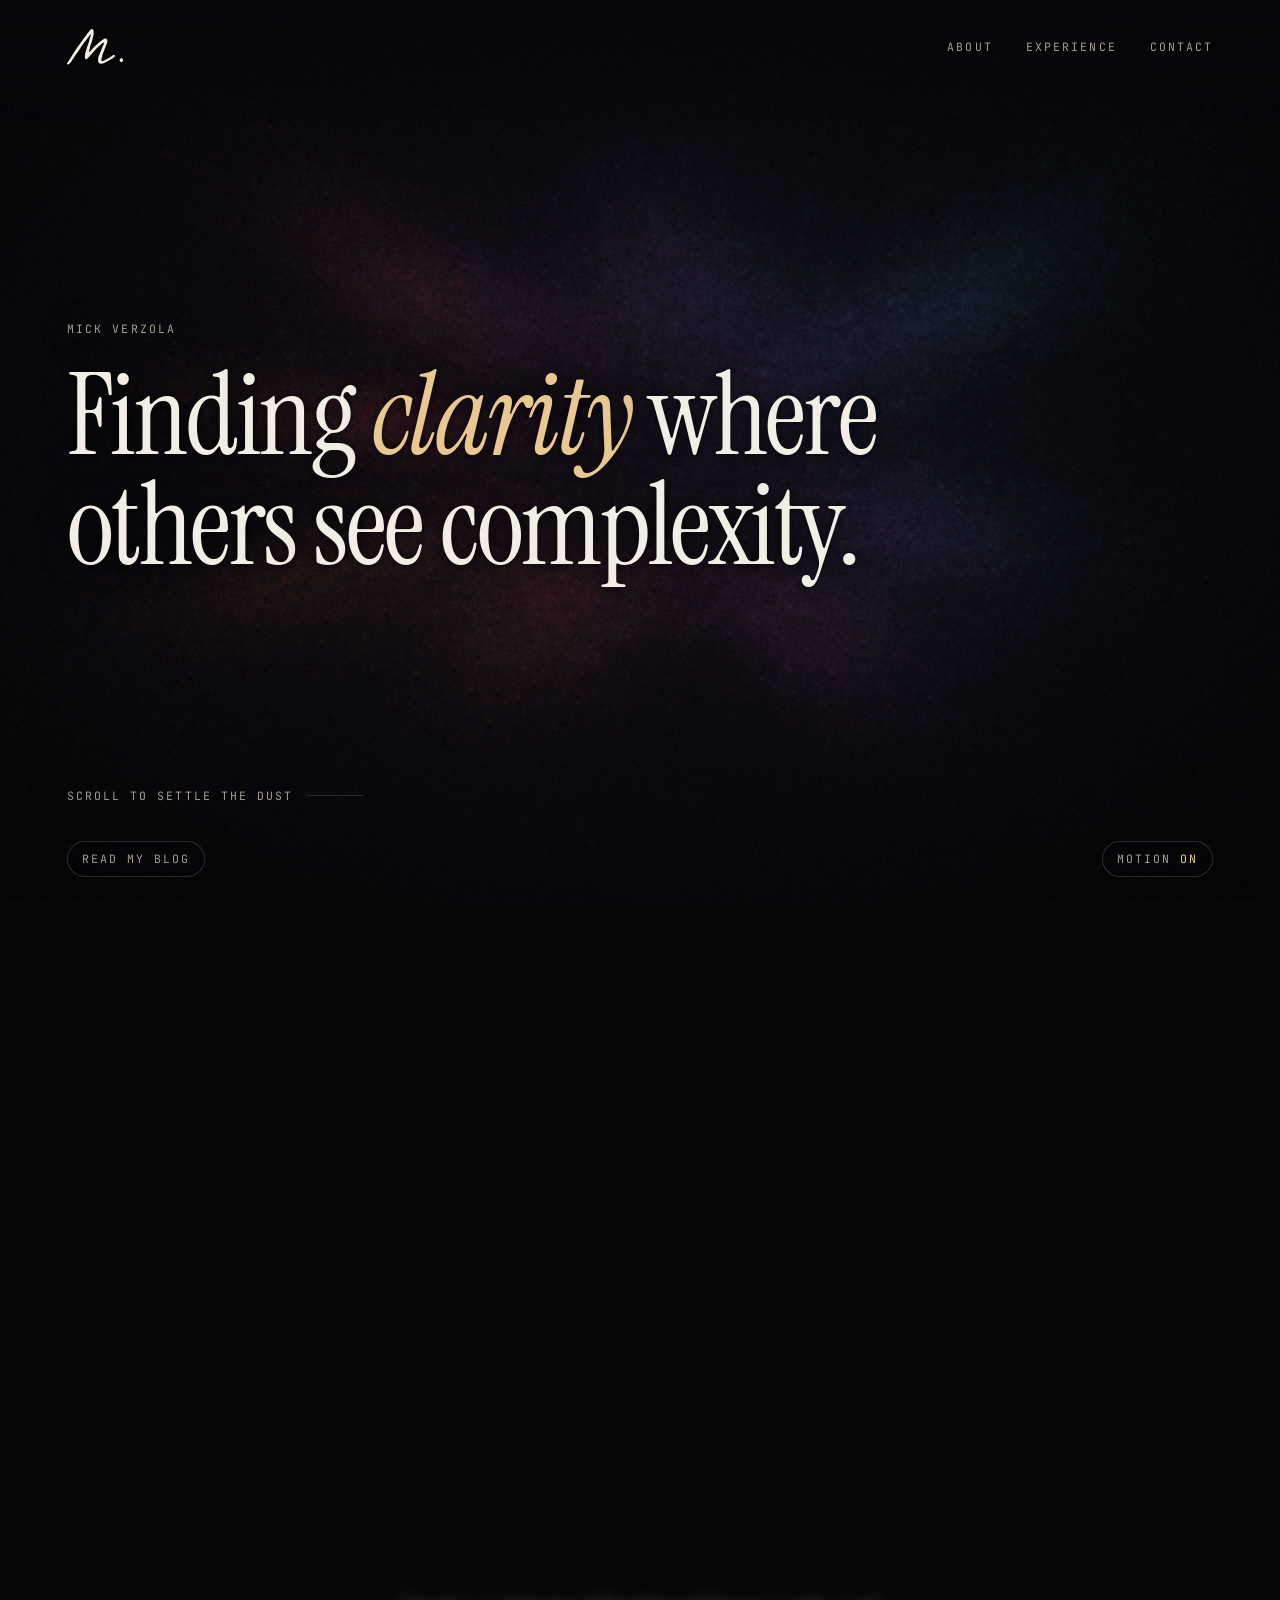
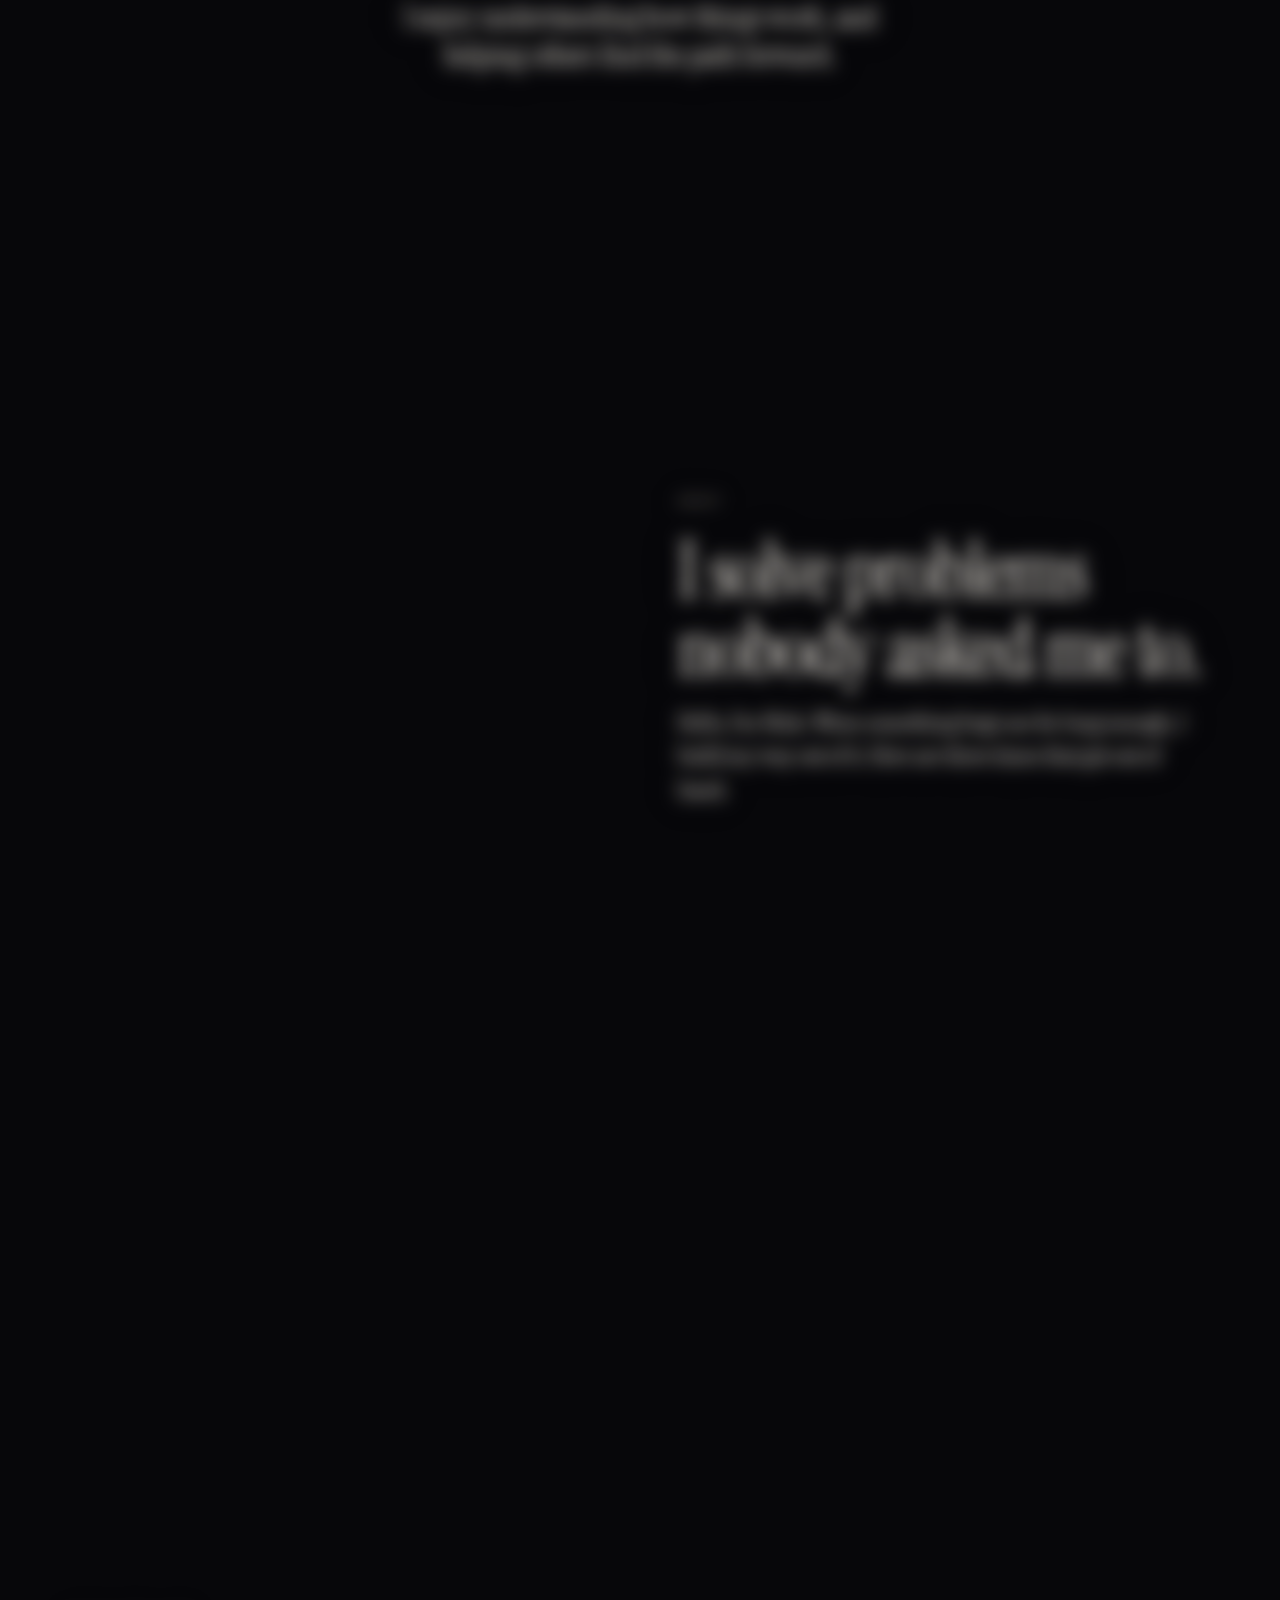
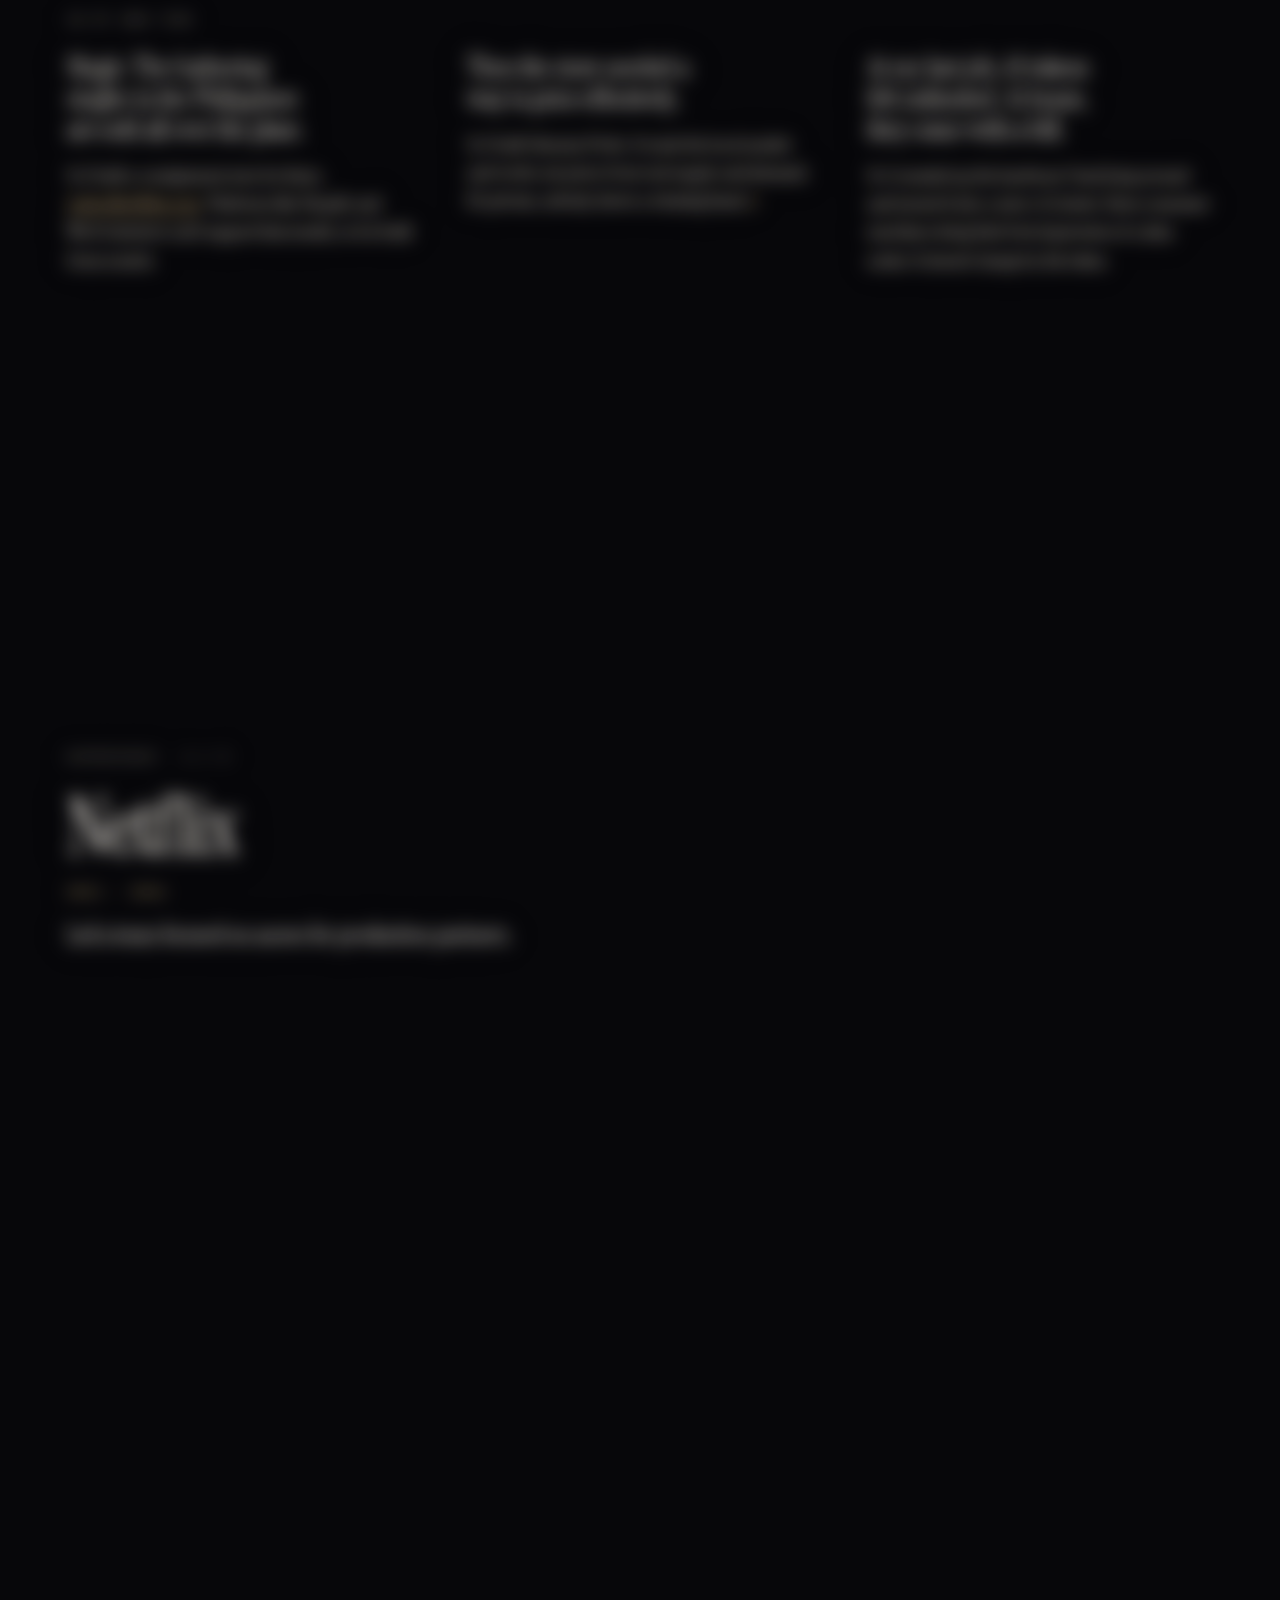
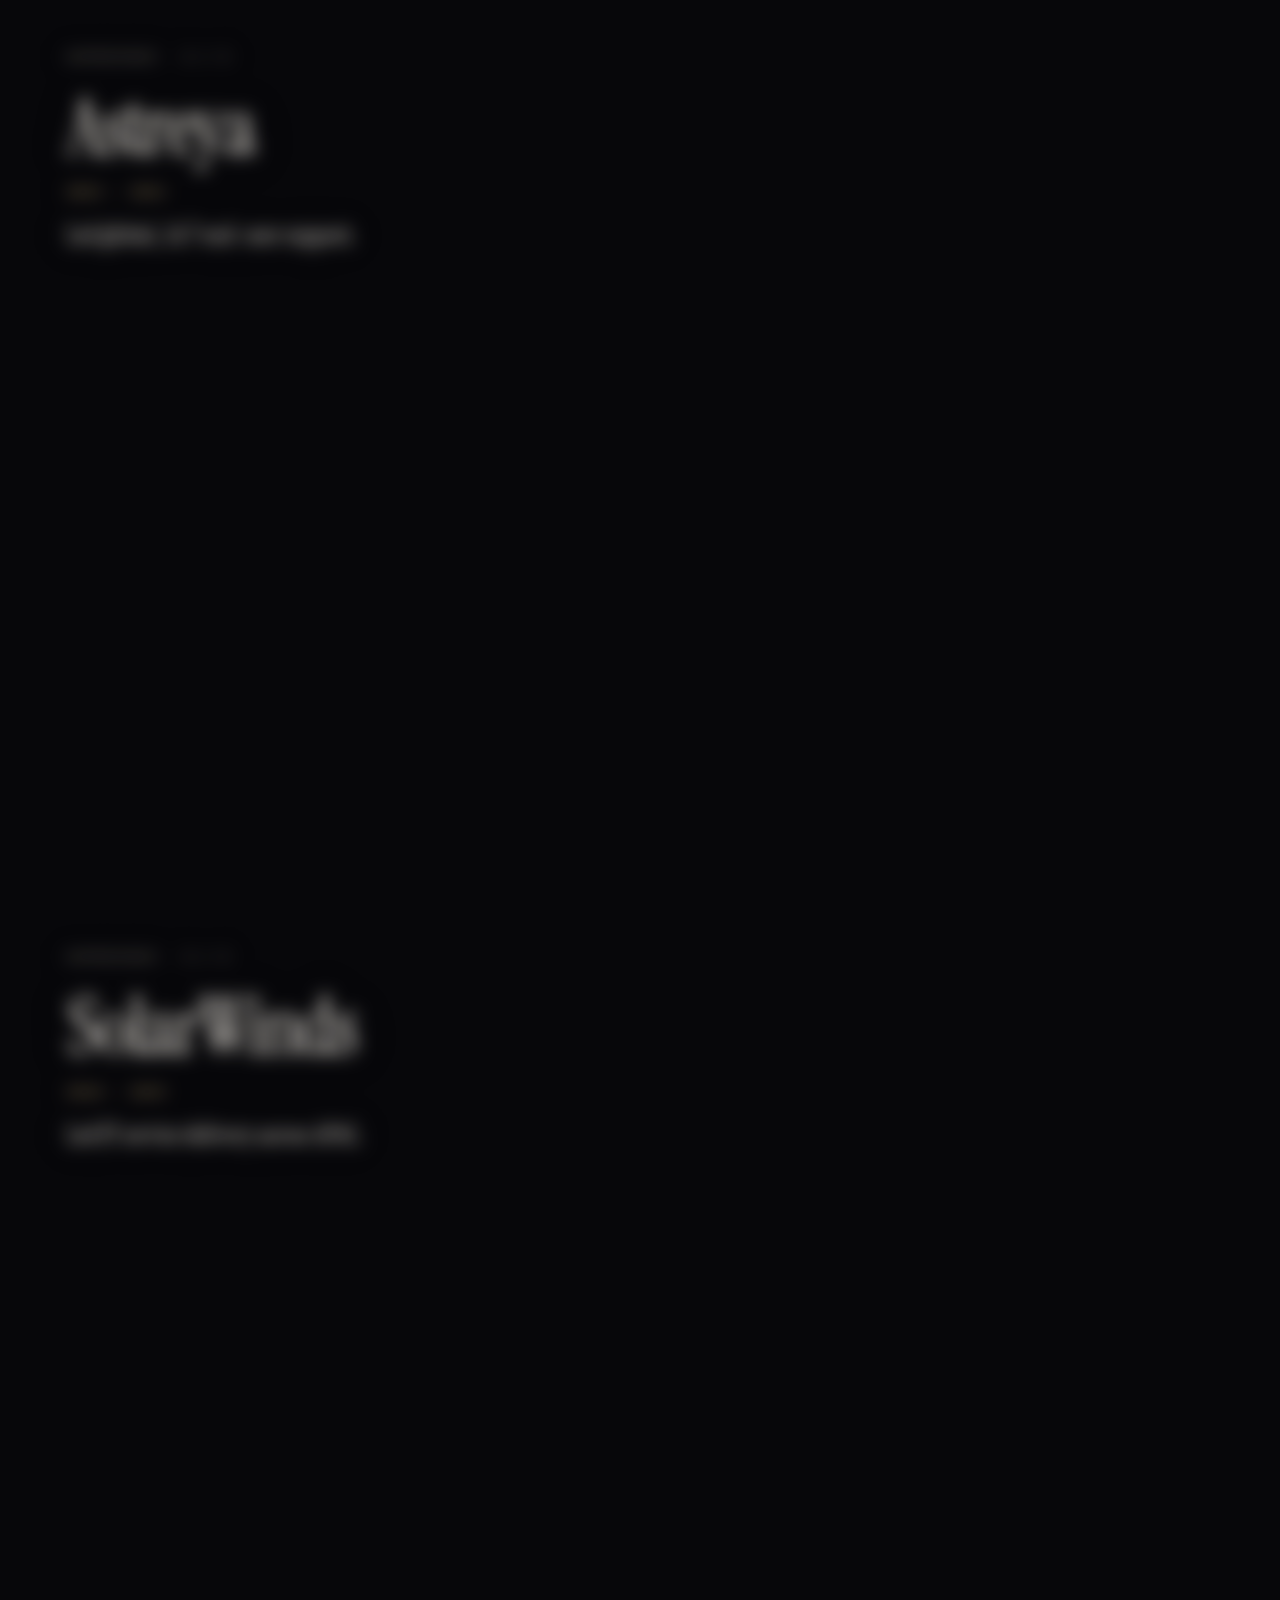
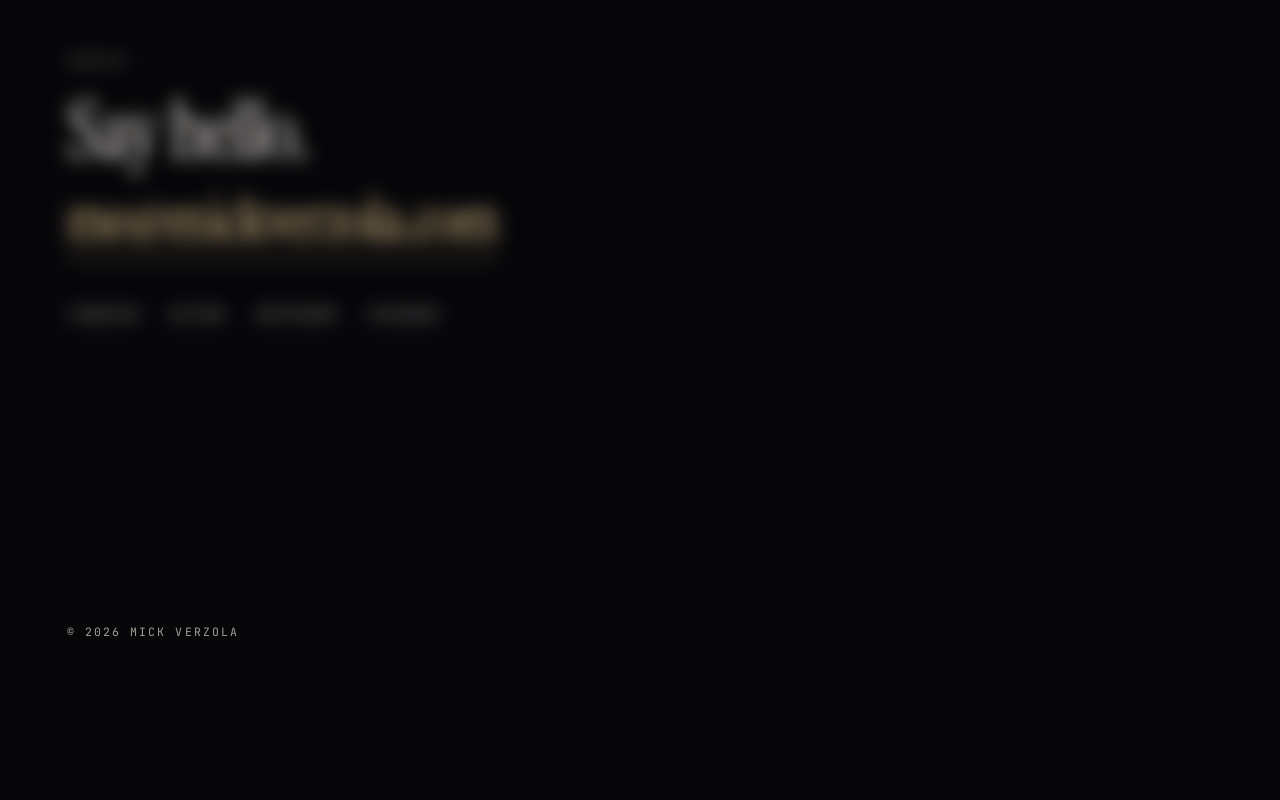
==== commit a6ff4c3c: "Replace the clarity meter with a placeholder "Read my blog" link" ====
--- a/index.html
+++ b/index.html
@@ -148,11 +148,8 @@
 </main>
 
 <div class="hud">
-  <div class="meter" aria-hidden="true">
-    <span>clarity</span>
-    <span class="meter-bar"><i></i></span>
-    <span class="meter-val">000</span>
-  </div>
+  <!-- Placeholder: the blog isn't built yet, so this goes nowhere for now. -->
+  <a class="blog" href="#blog">Read my blog</a>
   <p class="still-note" aria-hidden="true"></p>
   <button class="motion" type="button" aria-pressed="false" hidden>Motion <span>off</span></button>
 </div>
--- a/styles.css
+++ b/styles.css
@@ -240,23 +240,18 @@
 .links a:hover, .links a:focus-visible{ color: var(--gold); border-color: var(--gold); }
 footer{ color: var(--mute); padding-bottom: 34px; }
 
-/* ---------- bottom strip: clarity meter + motion switch ---------- */
+/* ---------- bottom strip: blog link + motion switch ---------- */
 .hud{
   position: fixed; inset: auto 0 0 0; z-index: 10;
-  display: flex; align-items: center; justify-content: space-between; gap: 16px;
+  display: flex; align-items: center; gap: 16px;
   padding: 0 var(--pad) clamp(14px, 2.6vh, 24px);
   color: var(--mute);
   pointer-events: none;
 }
-.meter{ display: flex; align-items: center; gap: 12px; visibility: hidden; }
-.gl .meter{ visibility: visible; }
-.plates .meter{ display: none; }
 .still-note{ display: none; }
 .plates .still-note{ display: block; }
-.meter-bar{ display: block; width: clamp(64px, 12vw, 150px); height: 1px; background: var(--line); }
-.meter-bar i{ display: block; height: 100%; width: 100%; background: var(--gold); transform-origin: 0 50%; transform: scaleX(0); }
-.meter-val{ color: var(--ink); font-variant-numeric: tabular-nums; min-width: 3ch; }
-.motion{
+.blog{ margin-right: auto; }
+.blog, .motion{
   pointer-events: auto;
   font: inherit; letter-spacing: inherit; text-transform: inherit;
   color: var(--mute);
@@ -268,7 +263,7 @@
   white-space: nowrap;
   transition: color .25s, border-color .25s;
 }
-.motion:hover{ color: var(--ink); border-color: var(--mute); }
+.blog:hover, .blog:focus-visible, .motion:hover{ color: var(--ink); border-color: var(--mute); }
 .motion span{ color: var(--gold); }
 .motion[hidden]{ display: none; }
 
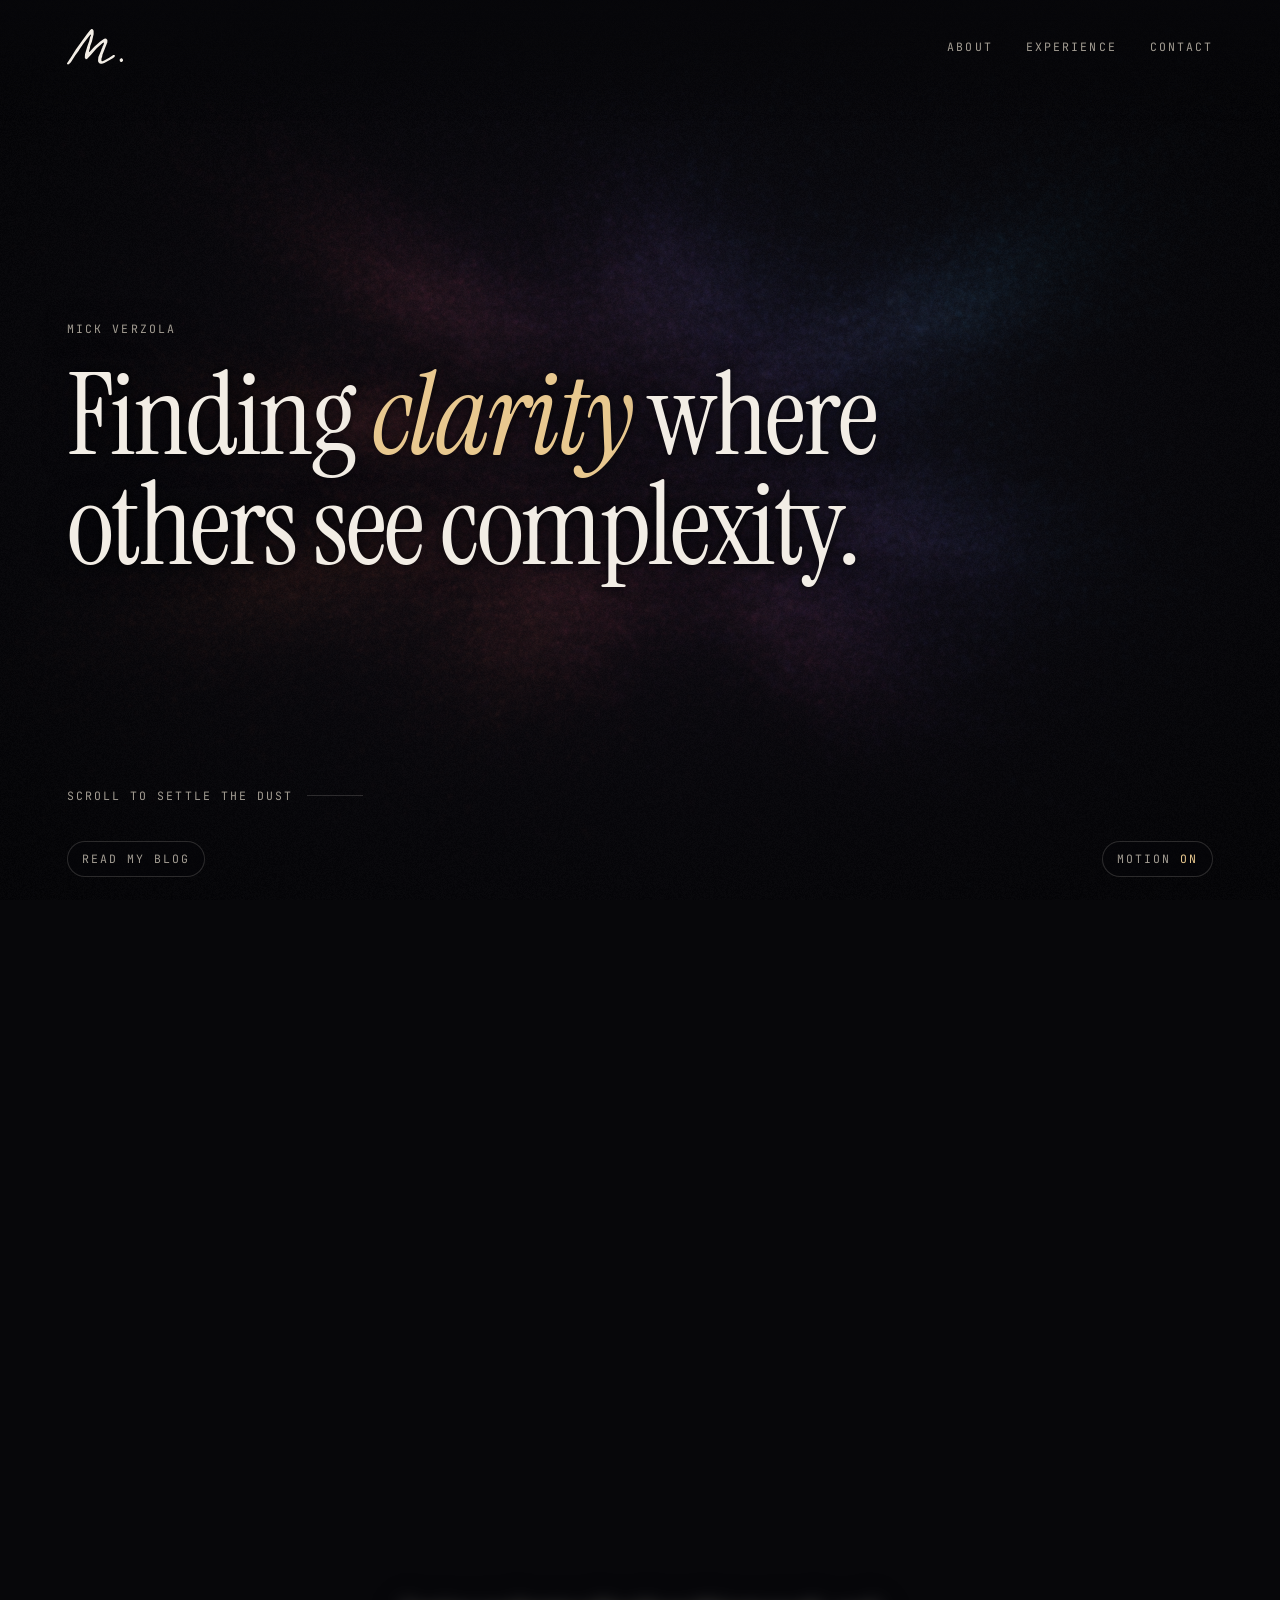
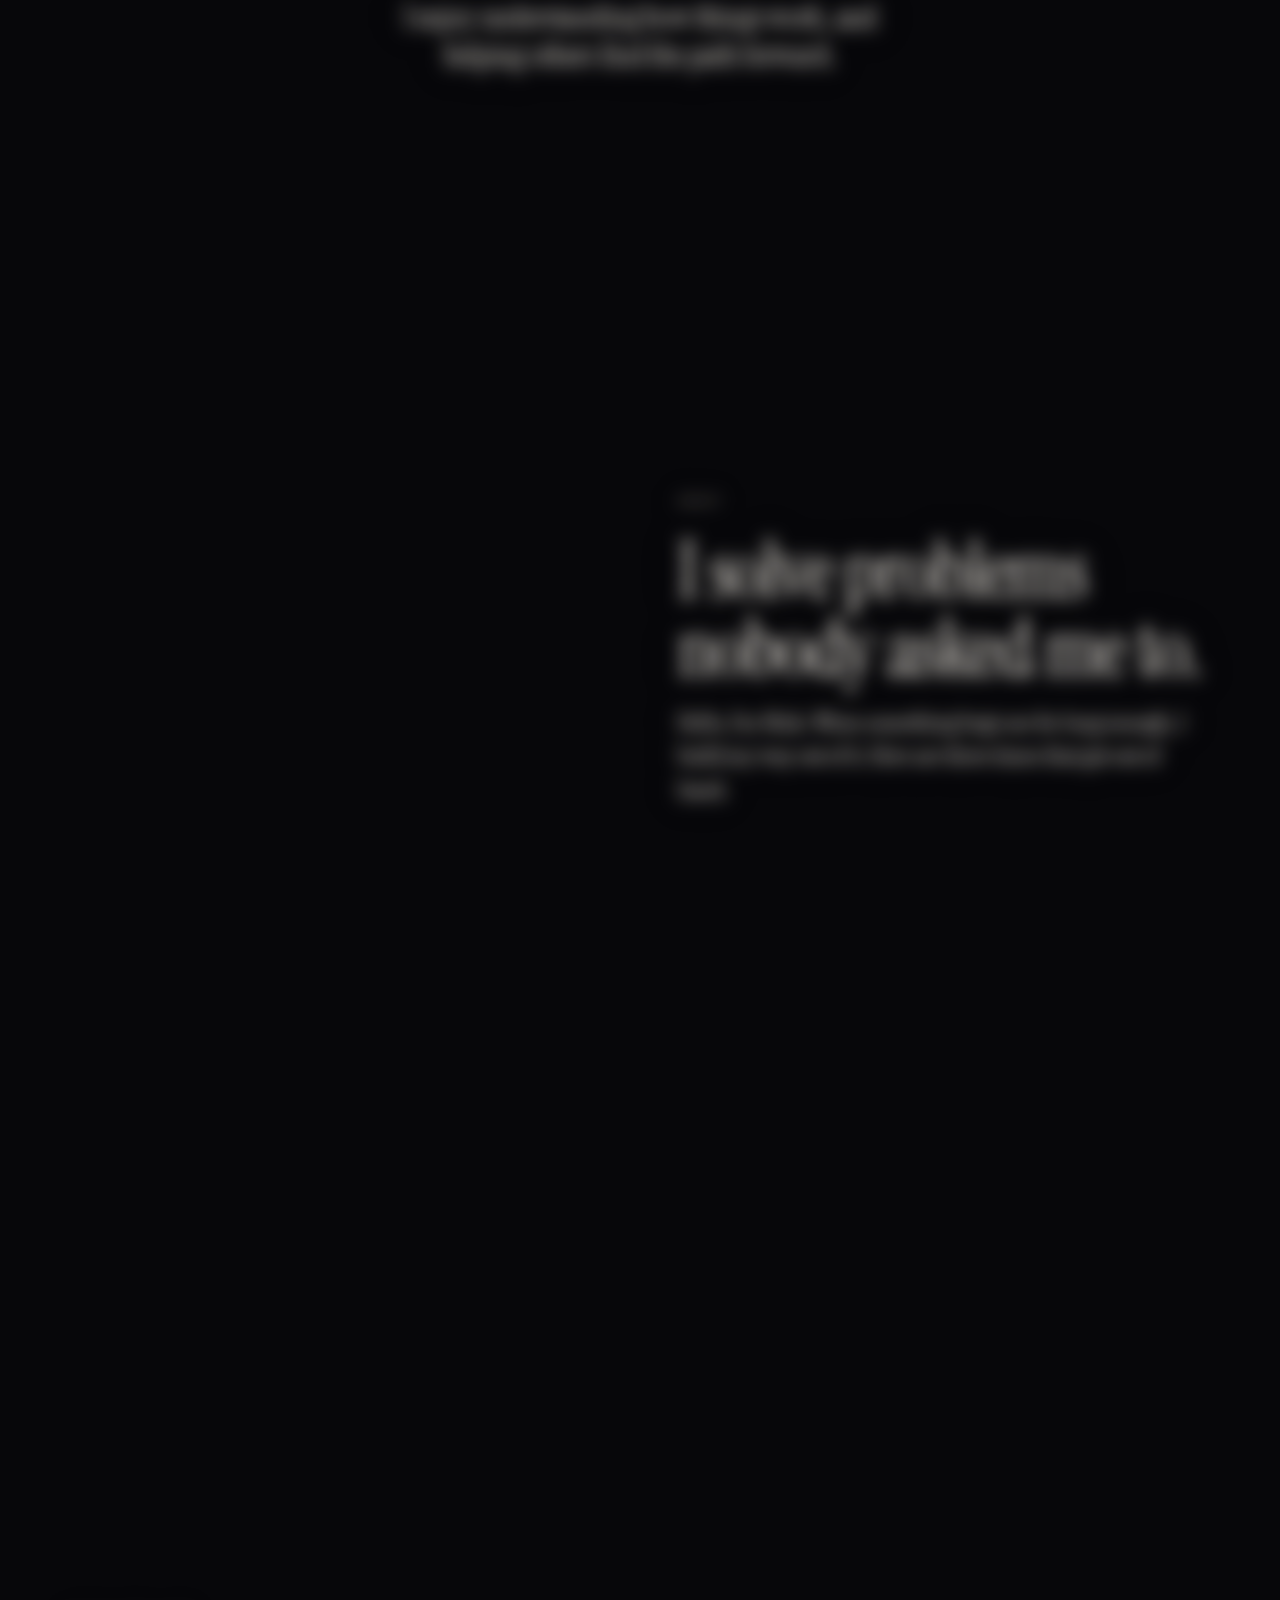
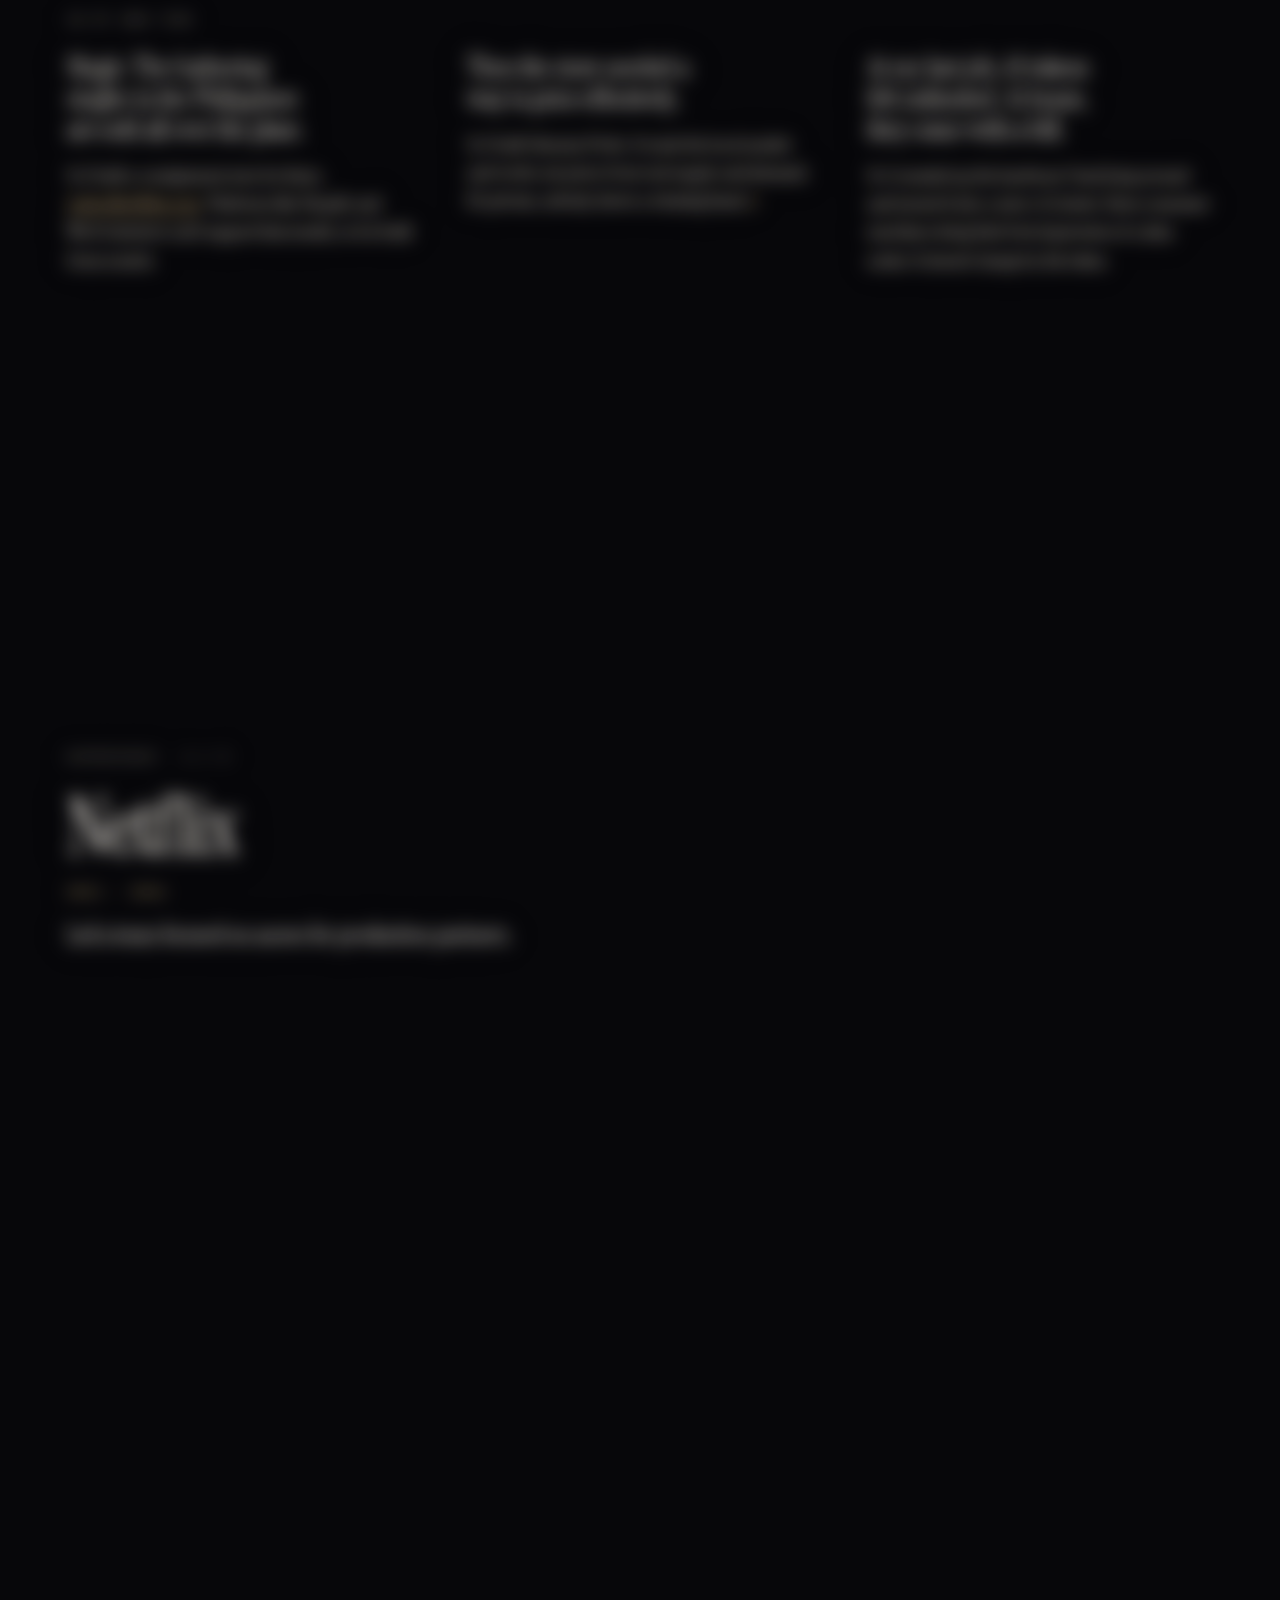
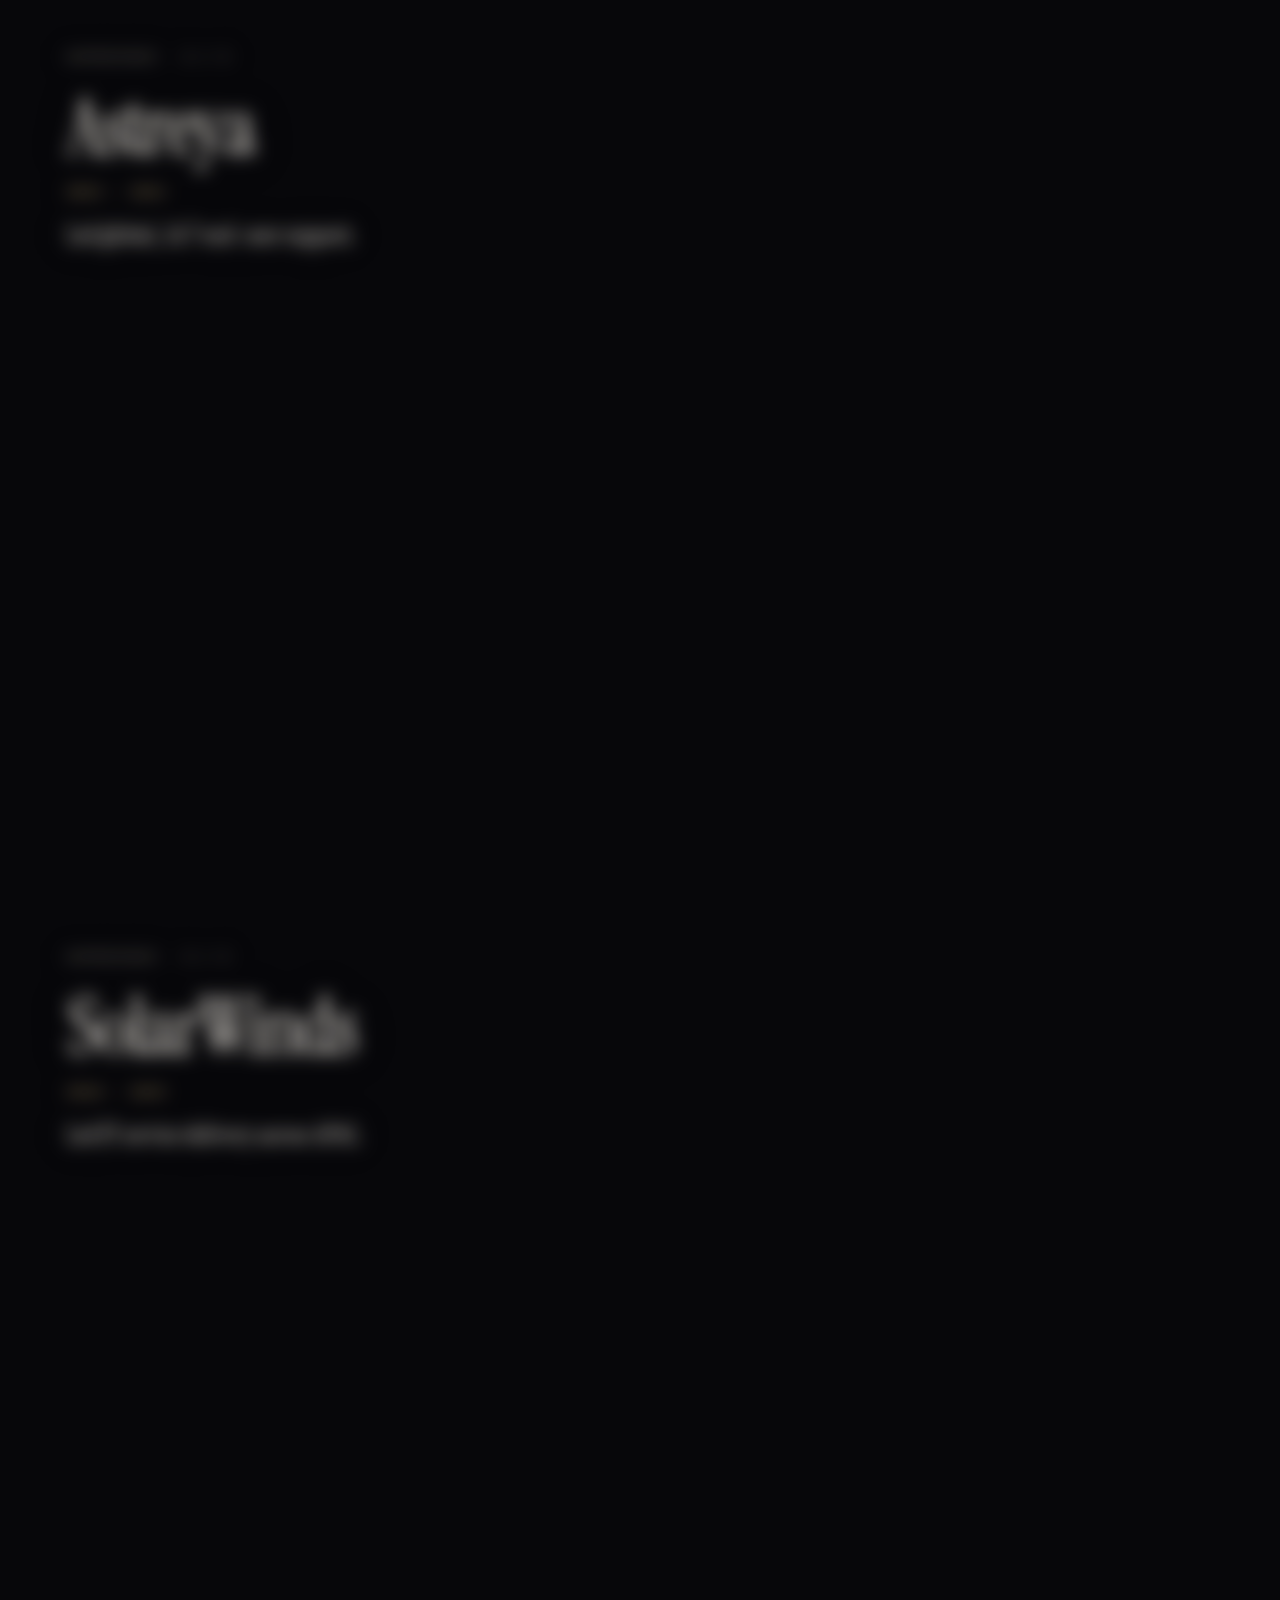
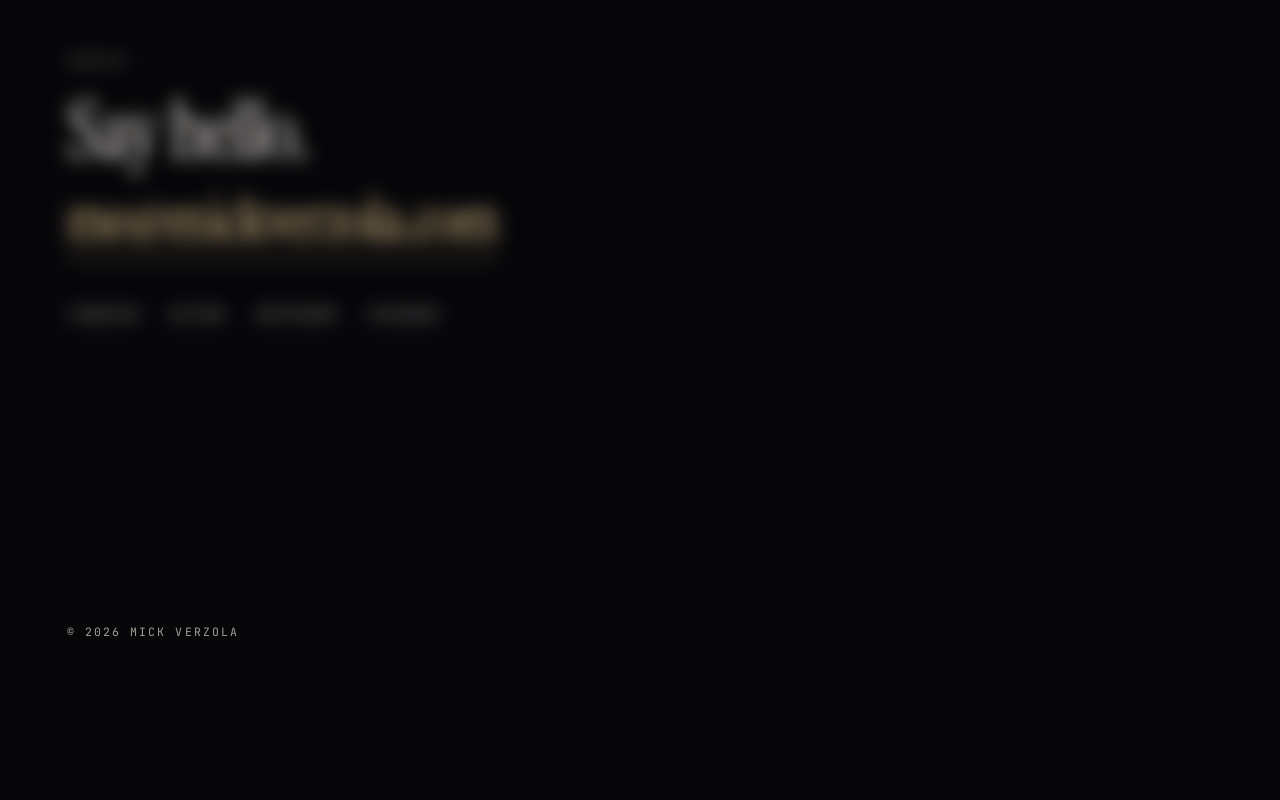
==== commit 5918c143: "Add a blog: Read my blog opens it; first post is Thoracle - blog/index.html lists posts, newest firs" ====
--- a/index.html
+++ b/index.html
@@ -148,8 +148,7 @@
 </main>
 
 <div class="hud">
-  <!-- Placeholder: the blog isn't built yet, so this goes nowhere for now. -->
-  <a class="blog" href="#blog">Read my blog</a>
+  <a class="blog" href="blog/">Read my blog</a>
   <p class="still-note" aria-hidden="true"></p>
   <button class="motion" type="button" aria-pressed="false" hidden>Motion <span>off</span></button>
 </div>
